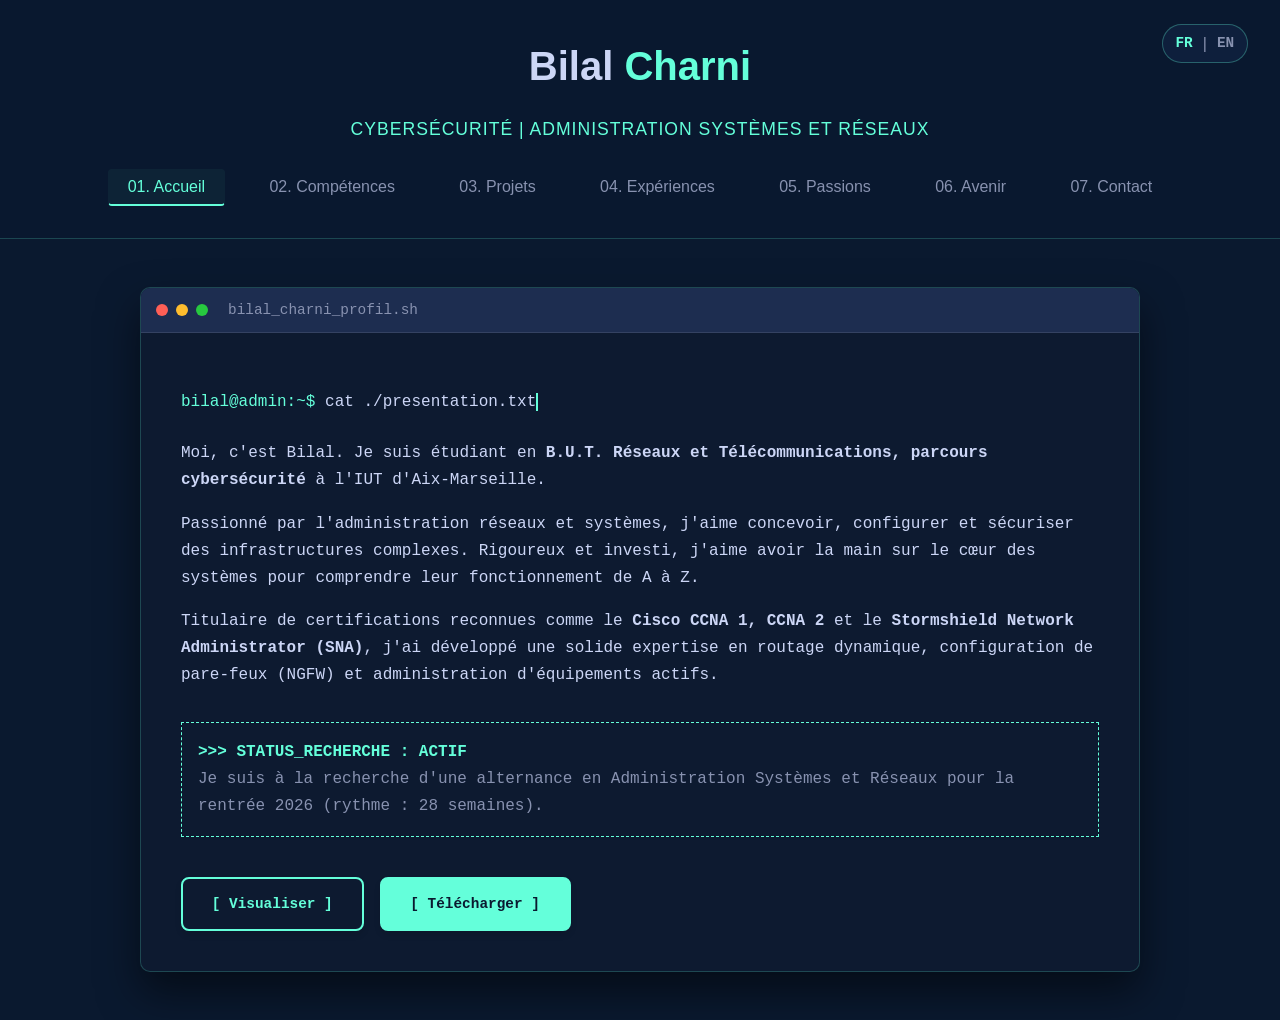
==== index.html @ 9348471d "Add files via upload" ====
<!DOCTYPE html>
<html lang="fr">
<head>
    <meta charset="UTF-8">
    <meta name="viewport" content="width=device-width, initial-scale=1.0">
    <title>Bilal Charni - Portfolio Cybersécurité</title>
    <style>
        /* --- VIBE VISUELLE : Midnight Blue & Neon Cyan --- */
        :root {
            --bg-color: #0a192f;
            --card-bg: #112240;
            --text-main: #ccd6f6;
            --text-muted: #8892b0;
            --accent: #64ffda; 
            --accent-hover: #14b8a6;
            --terminal-header: #1d2d50;
        }
        body {
            font-family: 'Consolas', 'Segoe UI', Tahoma, Geneva, sans-serif;
            margin: 0;
            padding: 0;
            background-color: var(--bg-color);
            color: var(--text-main);
            line-height: 1.7;
        }

        /* --- SYSTÈME BILINGUE (CSS) --- */
        body[lang="en"] .fr { display: none !important; }
        body[lang="fr"] .en { display: none !important; }
        
        .lang-toggle {
            position: absolute;
            top: 1.5rem;
            right: 2rem;
            background: rgba(17, 34, 64, 0.8);
            border: 1px solid rgba(100, 255, 218, 0.3);
            border-radius: 20px;
            padding: 0.3rem 0.8rem;
            display: flex;
            gap: 10px;
            z-index: 2000;
        }
        .lang-btn {
            background: none; border: none;
            color: var(--text-muted);
            font-family: 'Consolas', monospace;
            font-weight: bold;
            font-size: 0.9rem;
            cursor: pointer;
            transition: color 0.3s;
            padding: 0;
        }
        .lang-btn:hover { color: var(--accent-hover); }
        .lang-btn.active { color: var(--accent); }
        
        /* HEADER MODERNISÉ */
        header {
            background-color: rgba(10, 25, 47, 0.85);
            backdrop-filter: blur(10px);
            padding: 2rem;
            text-align: center;
            border-bottom: 1px solid rgba(100, 255, 218, 0.2);
            position: relative;
        }
        h1 { margin: 0; font-size: 2.5rem; color: var(--text-main); font-family: 'Segoe UI', sans-serif;}
        h1 span { color: var(--accent); }
        h2 { font-size: 1.1rem; font-weight: normal; color: var(--accent); margin-bottom: 1.5rem; letter-spacing: 1px;}
        
        nav {
            display: flex;
            justify-content: center;
            gap: 1.5rem;
            flex-wrap: wrap;
        }
        nav button {
            background-color: transparent;
            color: var(--text-muted);
            border: 1px solid transparent;
            padding: 0.5rem 1.2rem;
            font-size: 1rem;
            cursor: pointer;
            border-radius: 4px;
            transition: all 0.3s ease;
            font-family: inherit;
        }
        nav button:hover { color: var(--accent); border-color: var(--accent); }
        nav button.active {
            color: var(--accent);
            border-bottom: 2px solid var(--accent);
            background-color: rgba(100, 255, 218, 0.05);
        }

        .container {
            max-width: 1000px;
            margin: 3rem auto;
            padding: 0 1rem;
        }

        .page { display: none; animation: slideUp 0.5s ease forwards; opacity: 0; }
        .page.active { display: block; }
        @keyframes slideUp {
            from { opacity: 0; transform: translateY(20px); }
            to { opacity: 1; transform: translateY(0); }
        }

        /* CARTES STANDARDS */
        .card {
            background-color: var(--card-bg);
            border-radius: 12px;
            padding: 2.5rem;
            margin-bottom: 2rem;
            box-shadow: 0 10px 30px -15px rgba(2,12,27,0.7);
            border: 1px solid transparent;
            transition: all 0.3s ease;
        }

        /* STYLE ACCUEIL : TERMINAL */
        .terminal-window {
            background-color: #0d1a30;
            border-radius: 10px;
            box-shadow: 0 20px 40px rgba(0,0,0,0.5);
            overflow: hidden;
            border: 1px solid rgba(100, 255, 218, 0.2);
            margin-bottom: 2rem;
        }
        .terminal-header {
            background-color: var(--terminal-header);
            padding: 10px 15px;
            display: flex;
            align-items: center;
            border-bottom: 1px solid rgba(255,255,255,0.1);
        }
        .terminal-dots { display: flex; gap: 8px; }
        .t-dot { width: 12px; height: 12px; border-radius: 50%; }
        .t-dot.red { background-color: #ff5f56; }
        .t-dot.yellow { background-color: #ffbd2e; }
        .t-dot.green { background-color: #27c93f; }
        .terminal-title {
            margin-left: 20px;
            color: var(--text-muted);
            font-size: 0.9rem;
            font-family: 'Consolas', monospace;
        }
        .terminal-body {
            padding: 2.5rem;
            font-family: 'Consolas', monospace;
        }
        .prompt::before { content: 'bilal@admin:~$ '; color: var(--accent); }
        .typewriter {
            color: var(--text-main);
            border-right: 2px solid var(--accent);
            white-space: nowrap;
            overflow: hidden;
            animation: typing 2s steps(30, end), blink 0.75s step-end infinite;
        }
        @keyframes typing { from { width: 0 } to { width: 100% } }
        @keyframes blink { from, to { border-color: transparent } 50% { border-color: var(--accent); } }

        /* TYPOGRAPHIE GENERALE */
        h3 { 
            color: var(--text-main); 
            font-size: 1.5rem; 
            margin-top: 0; 
            display: flex; 
            align-items: center; 
            font-family: 'Segoe UI', sans-serif;
        }
        h3::before { content: '/> '; color: var(--accent); margin-right: 10px; font-family: 'Consolas', monospace;}
        h4 { color: var(--text-main); font-size: 1.2rem; margin-bottom: 0.5rem; font-family: 'Segoe UI', sans-serif;}
        .sub-title { color: var(--accent); font-size: 0.9rem; letter-spacing: 1px; text-transform: uppercase; margin-bottom: 0.5rem; display: block; }
        .badge { background: rgba(100, 255, 218, 0.1); color: var(--accent); padding: 0.3rem 0.8rem; border-radius: 20px; font-size: 0.8rem; margin-right: 0.5rem; display: inline-block; margin-bottom: 0.5rem; font-family: 'Segoe UI', sans-serif;}
        .section-divider { border: 0; border-top: 1px solid rgba(136, 146, 176, 0.2); margin: 2.5rem 0; }
        .section-title { font-size: 1.3rem; color: var(--text-main); margin-bottom: 1.5rem; border-left: 4px solid var(--accent); padding-left: 10px; font-family: 'Segoe UI', sans-serif; }

        /* --- BOUTONS STYLES --- */
        .btn-style { 
            display: inline-flex; 
            align-items: center;
            justify-content: center;
            gap: 0.5rem;
            padding: 0.8rem 1.8rem; 
            border: 2px solid var(--accent); 
            color: var(--accent); 
            text-decoration: none; 
            border-radius: 8px; 
            transition: all 0.3s ease; 
            font-family: 'Consolas', monospace; 
            font-weight: bold; 
            font-size: 0.9rem;
            box-shadow: 0 4px 6px rgba(0, 0, 0, 0.1);
        }
        .btn-style:hover { 
            background-color: rgba(100, 255, 218, 0.15); 
            transform: translateY(-3px);
            box-shadow: 0 6px 15px rgba(100, 255, 218, 0.2);
        }
        .btn-filled { 
            background-color: var(--accent); 
            color: var(--bg-color); 
        }
        .btn-filled:hover { 
            background-color: var(--accent-hover); 
            color: var(--bg-color);
            border-color: var(--accent-hover);
            box-shadow: 0 6px 15px rgba(100, 255, 218, 0.4);
        }

        /* --- COMPÉTENCES EN CARTES ET TAGS --- */
        .skills-grid {
            display: grid;
            grid-template-columns: repeat(auto-fit, minmax(300px, 1fr));
            gap: 1.5rem;
            margin-top: 1.5rem;
        }
        .skill-box {
            background: linear-gradient(145deg, rgba(17, 34, 64, 0.6), rgba(10, 25, 47, 0.8));
            border: 1px solid rgba(136, 146, 176, 0.1);
            border-radius: 10px;
            padding: 1.5rem;
            transition: all 0.3s ease;
            position: relative;
            overflow: hidden;
        }
        .skill-box::before {
            content: '';
            position: absolute;
            top: 0; left: 0; width: 4px; height: 100%;
            background-color: var(--accent);
            opacity: 0;
            transition: opacity 0.3s, box-shadow 0.3s;
        }
        .skill-box:hover {
            transform: translateY(-5px);
            border-color: rgba(100, 255, 218, 0.3);
            box-shadow: 0 10px 30px rgba(0,0,0,0.5);
        }
        .skill-box:hover::before {
            opacity: 1;
            box-shadow: 0 0 15px var(--accent);
        }
        .skill-header { display: flex; align-items: center; margin-bottom: 1.2rem; }
        .skill-icon {
            font-size: 0.9rem; margin-right: 1rem; background: rgba(100, 255, 218, 0.1); width: 45px; height: 45px;
            display: flex; align-items: center; justify-content: center; border-radius: 8px; color: var(--accent); border: 1px solid rgba(100, 255, 218, 0.2); font-weight: bold; font-family: 'Consolas', monospace;
        }
        .skill-title { color: var(--text-main); font-size: 1.1rem; font-family: 'Segoe UI', sans-serif; font-weight: bold; margin: 0; }
        .skill-tags { display: flex; flex-wrap: wrap; gap: 0.5rem; }
        .skill-tag {
            background-color: rgba(10, 25, 47, 0.8); color: var(--text-muted); border: 1px solid rgba(136, 146, 176, 0.3); padding: 0.4rem 0.8rem;
            border-radius: 4px; font-size: 0.85rem; font-family: 'Consolas', monospace; transition: all 0.3s; cursor: default;
        }
        .skill-tag:hover { border-color: var(--accent); color: var(--accent); background-color: rgba(100, 255, 218, 0.05); }

        /* --- CARROUSEL EXPERIENCES --- */
        .carousel-container {
            position: relative; background-color: #0f1c35; border-radius: 10px; padding: 2rem 3rem 3rem 3rem; margin-top: 1.5rem; border: 1px solid rgba(100, 255, 218, 0.1);
        }
        .carousel-track-container { overflow: hidden; padding: 1rem 0; }
        .carousel-track { display: flex; transition: transform 0.5s cubic-bezier(0.25, 1, 0.5, 1); }
        .carousel-slide { flex: 0 0 100%; box-sizing: border-box; padding: 0 1rem; }
        .carousel-slide ul { list-style-type: none; padding: 0; }
        .carousel-slide li { margin-bottom: 1rem; padding-left: 1.5rem; position: relative; }
        .carousel-slide li::before { content: '▹'; position: absolute; left: 0; color: var(--accent); font-size: 1.2rem; line-height: 1.2;}
        .carousel-btn {
            position: absolute; top: 45%; transform: translateY(-50%); background: transparent; color: var(--accent); border: 1px solid var(--accent);
            width: 35px; height: 35px; border-radius: 50%; font-size: 1.2rem; cursor: pointer; z-index: 10; display: flex; align-items: center; justify-content: center; transition: all 0.3s; font-family: 'Consolas', monospace;
        }
        .carousel-btn:hover { background-color: rgba(100, 255, 218, 0.2); }
        .prev-btn { left: 10px; }
        .next-btn { right: 10px; }
        .carousel-dots { position: absolute; bottom: 15px; left: 50%; transform: translateX(-50%); display: flex; gap: 10px; }
        .dot { width: 10px; height: 10px; border-radius: 50%; background-color: var(--text-muted); opacity: 0.5; cursor: pointer; transition: all 0.3s; }
        .dot.active { opacity: 1; background-color: var(--accent); transform: scale(1.2); }

        /* --- CARTES PROJETS CLICKABLES --- */
        .grid-projects { display: grid; grid-template-columns: repeat(auto-fit, minmax(280px, 1fr)); gap: 2rem; margin-top: 1.5rem; }
        .project-card-clickable {
            background: linear-gradient(145deg, rgba(17, 34, 64, 0.8), rgba(10, 25, 47, 0.9)); border: 1px solid rgba(100, 255, 218, 0.2); padding: 2rem;
            border-radius: 8px; box-shadow: 0 8px 32px 0 rgba(0, 0, 0, 0.3); cursor: pointer; transition: all 0.3s ease; position: relative; overflow: hidden; display: flex; flex-direction: column; justify-content: space-between;
        }
        .project-card-clickable:hover { transform: translateY(-5px); border-color: var(--accent); box-shadow: 0 10px 40px rgba(100, 255, 218, 0.15); }
        .project-card-clickable::before { content: '>>'; position: absolute; bottom: 20px; right: 20px; color: var(--accent); font-weight: bold; font-family: 'Consolas', monospace; font-size: 1.2rem; opacity: 0; transition: opacity 0.3s; }
        .project-card-clickable:hover::before { opacity: 1; }

        /* --- FENÊTRE MODAL --- */
        .modal-overlay {
            display: none; position: fixed; top: 0; left: 0; width: 100%; height: 100%; background-color: rgba(2, 12, 27, 0.85); backdrop-filter: blur(5px); z-index: 2000; justify-content: center; align-items: center; animation: fadeIn 0.3s forwards;
        }
        @keyframes fadeIn { from {opacity: 0;} to {opacity: 1;} }
        .modal-content { background-color: var(--card-bg); width: 90%; max-width: 700px; max-height: 80vh; overflow-y: auto; border-radius: 12px; padding: 3rem; border: 1px solid var(--accent); position: relative; box-shadow: 0 20px 50px rgba(0,0,0,0.5); }
        .modal-content ul { list-style-type: none; padding: 0; }
        .modal-content li { margin-bottom: 1rem; padding-left: 1.5rem; position: relative; }
        .modal-content li::before { content: '▹'; position: absolute; left: 0; color: var(--accent); font-size: 1.2rem; line-height: 1.2;}
        .close-btn { position: absolute; top: 15px; right: 20px; color: var(--text-muted); font-size: 2rem; font-weight: bold; cursor: pointer; transition: color 0.3s; font-family: 'Consolas', monospace;}
        .close-btn:hover { color: #ff5f56; }
        .modal-body-text { margin-top: 1.5rem; color: var(--text-main); }
        .modal-body-text p { margin-bottom: 1rem; }

        /* --- BOÎTE D'ÉVALUATION (TRAJECTOIRE) --- */
        .evaluation-box {
            background: rgba(100, 255, 218, 0.05);
            border-left: 4px solid var(--accent);
            padding: 1.5rem;
            margin-top: 2rem;
            border-radius: 0 8px 8px 0;
        }
        .evaluation-box h5 {
            color: var(--accent);
            margin-top: 0;
            margin-bottom: 1rem;
            font-size: 1.1rem;
            font-family: 'Segoe UI', sans-serif;
            display: flex;
            align-items: center;
            gap: 10px;
        }

        /* --- STYLE PASSIONS (GRILLE SÉPARÉE) --- */
        .passions-grid {
            display: grid;
            grid-template-columns: repeat(auto-fit, minmax(320px, 1fr));
            gap: 1.5rem;
        }
        .passion-row {
            display: flex; align-items: center; background-color: rgba(17, 34, 64, 0.6); border: 1px solid rgba(136, 146, 176, 0.1); border-radius: 100px 15px 15px 100px; padding: 0.8rem; transition: all 0.3s ease; height: 100%; box-sizing: border-box;
        }
        .passion-row:hover { border-color: rgba(100, 255, 218, 0.3); background-color: rgba(17, 34, 64, 0.9); transform: translateY(-5px); }
        
        .passion-circle-img { 
            width: 90px; height: 90px; border-radius: 50%; border: 2px solid var(--accent); padding: 3px; flex-shrink: 0; background-color: var(--bg-color); position: relative; overflow: hidden; display: flex; align-items: center; justify-content: center; 
        }
        .passion-circle-img img { width: 100%; height: 100%; border-radius: 50%; object-fit: cover; }
        
        .passion-info { margin-left: 1.2rem; padding-right: 0.5rem; }
        .passion-info h4 { margin-top: 0; margin-bottom: 0.3rem; font-family: 'Consolas', monospace; color: var(--accent); font-size: 1.05rem;}
        .passion-info p { margin: 0; font-size: 0.85rem; color: var(--text-muted); line-height: 1.4;}

        /* MEDIA QUERIES */
        @media (max-width: 768px) { 
            .passions-grid { grid-template-columns: 1fr; }
            .passion-row { flex-direction: column; border-radius: 15px; text-align: center; padding: 2rem 1rem;}
            .passion-info { margin-left: 0; margin-top: 1rem; padding: 0;}
            .lang-toggle { top: 10px; right: 10px; }
            .cv-buttons { flex-direction: column; }
        }
        
        /* STYLE CONTACT */
        .contact-box { text-align: center; padding: 3rem 1rem; }
    </style>
</head>
<body lang="fr">

    <header>
        <div class="lang-toggle">
            <button id="btn-fr" class="lang-btn active" onclick="setLang('fr')">FR</button>
            <span style="color:var(--text-muted);">|</span>
            <button id="btn-en" class="lang-btn" onclick="setLang('en')">EN</button>
        </div>

        <h1>Bilal <span>Charni</span></h1>
        <h2 class="fr">CYBERSÉCURITÉ | ADMINISTRATION SYSTÈMES ET RÉSEAUX</h2>
        <h2 class="en">CYBERSECURITY | SYSTEMS AND NETWORK ADMINISTRATION</h2>
        
        <nav>
            <button class="active" onclick="changePage('accueil')">
                <span class="fr">01. Accueil</span><span class="en">01. Home</span>
            </button>
            <button onclick="changePage('competences')">
                <span class="fr">02. Compétences</span><span class="en">02. Skills</span>
            </button>
            <button onclick="changePage('projets')">
                <span class="fr">03. Projets</span><span class="en">03. Projects</span>
            </button>
            <button onclick="changePage('experiences')">
                <span class="fr">04. Expériences</span><span class="en">04. Experience</span>
            </button>
            <button onclick="changePage('passions')">
                <span class="fr">05. Passions</span><span class="en">05. Interests</span>
            </button>
            <button onclick="changePage('avenir')">
                <span class="fr">06. Avenir</span><span class="en">06. Future</span>
            </button>
            <button onclick="changePage('contact')">
                <span class="fr">07. Contact</span><span class="en">07. Contact</span>
            </button>
        </nav>
    </header>

    <div class="container">
        
        <div id="accueil" class="page active">
            <div class="terminal-window">
                <div class="terminal-header">
                    <div class="terminal-dots">
                        <div class="t-dot red"></div>
                        <div class="t-dot yellow"></div>
                        <div class="t-dot green"></div>
                    </div>
                    <span class="terminal-title fr">bilal_charni_profil.sh</span>
                    <span class="terminal-title en">bilal_charni_profile.sh</span>
                </div>
                <div class="terminal-body">
                    <p><span class="prompt"></span><span class="typewriter">cat ./presentation.txt</span></p>
                    <div style="margin-top: 1.5rem; color: var(--text-main);">
                        <div class="fr">
                            <p>Moi, c'est Bilal. Je suis étudiant en <strong>B.U.T. Réseaux et Télécommunications, parcours cybersécurité</strong> à l'IUT d'Aix-Marseille.</p>
                            <p>Passionné par l'administration réseaux et systèmes, j'aime concevoir, configurer et sécuriser des infrastructures complexes. Rigoureux et investi, j'aime avoir la main sur le cœur des systèmes pour comprendre leur fonctionnement de A à Z.</p>
                            <p>Titulaire de certifications reconnues comme le <strong>Cisco CCNA 1, CCNA 2</strong> et le <strong>Stormshield Network Administrator (SNA)</strong>, j'ai développé une solide expertise en routage dynamique, configuration de pare-feux (NGFW) et administration d'équipements actifs.</p>
                            <div style="margin-top: 2rem; padding: 1rem; border: 1px dashed var(--accent);">
                                <span style="color: var(--accent); font-weight: bold;">>>> STATUS_RECHERCHE : ACTIF</span><br>
                                <span style="color: var(--text-muted);">Je suis à la recherche d'une alternance en Administration Systèmes et Réseaux pour la rentrée 2026 (rythme : 28 semaines).</span>
                            </div>
                            
                            <div class="cv-buttons" style="margin-top: 2.5rem; display: flex; gap: 1rem; justify-content: flex-start;">
                                <a href="CV/CV_Bilal_Charni.pdf" target="_blank" class="btn-style">[ Visualiser ]</a>
                                <a href="CV/CV_Bilal_Charni.pdf" download="CV_Bilal_Charni.pdf" class="btn-style btn-filled">[ Télécharger ]</a>
                            </div>
                        </div>

                        <div class="en">
                            <p>I'm Bilal. I am currently studying for a <strong>Bachelor's degree in Networks and Telecommunications, specializing in Cybersecurity</strong> at the IUT of Aix-Marseille.</p>
                            <p>Passionate about network and systems administration, I love designing, configuring, and securing complex infrastructures. Rigorous and dedicated, I like to get to the core of systems to understand how they work from A to Z.</p>
                            <p>Holding recognized certifications such as <strong>Cisco CCNA 1, CCNA 2</strong> and <strong>Stormshield Network Administrator (SNA)</strong>, I have developed solid expertise in dynamic routing, firewall configuration (NGFW), and active equipment administration.</p>
                            <div style="margin-top: 2rem; padding: 1rem; border: 1px dashed var(--accent);">
                                <span style="color: var(--accent); font-weight: bold;">>>> SEARCH_STATUS : ACTIVE</span><br>
                                <span style="color: var(--text-muted);">I am actively looking for a work-study program in Systems and Network Administration for the 2026 school year (rhythm: 28 weeks).</span>
                            </div>
                            
                            <div class="cv-buttons" style="margin-top: 2.5rem; display: flex; gap: 1rem; justify-content: flex-start;">
                                <a href="CV/CV_Bilal_Charni.pdf" target="_blank" class="btn-style">[ View Resume ]</a>
                                <a href="CV/CV_Bilal_Charni.pdf" download="CV_Bilal_Charni.pdf" class="btn-style btn-filled">[ Download ]</a>
                            </div>
                        </div>
                    </div>
                </div>
            </div>
        </div>

        <div id="competences" class="page">
            <div class="card">
                <h3 class="fr">Mon Profil : Technique & Humain</h3>
                <h3 class="en">My Profile: Technical & Interpersonal</h3>
                
                <div class="section-title fr">Hard Skills (Compétences Techniques)</div>
                <div class="section-title en">Hard Skills (Technical Skills)</div>
                
                <p class="fr" style="color: var(--text-muted);">Technologies, protocoles et outils que je sais manipuler :</p>
                <p class="en" style="color: var(--text-muted);">Technologies, protocols, and tools I know how to use:</p>
                
                <div class="skills-grid">
                    <div class="skill-box">
                        <div class="skill-header">
                            <div class="skill-icon">SEC</div>
                            <h4 class="skill-title fr">Réseaux & Sécurité</h4>
                            <h4 class="skill-title en">Networks & Security</h4>
                        </div>
                        <div class="skill-tags">
                            <span class="skill-tag">Cisco (Routing/Switching)</span>
                            <span class="skill-tag">Stormshield NGFW</span>
                            <span class="skill-tag">TCP/IP & VLAN</span>
                            <span class="skill-tag">ACL & NAT/PAT</span>
                            <span class="skill-tag">OSPF / RIP / EIGRP</span>
                            <span class="skill-tag">Wireshark & Nmap</span>
                        </div>
                    </div>

                    <div class="skill-box">
                        <div class="skill-header">
                            <div class="skill-icon">SYS</div>
                            <h4 class="skill-title fr">Systèmes & Virtu</h4>
                            <h4 class="skill-title en">Systems & Virtualization</h4>
                        </div>
                        <div class="skill-tags">
                            <span class="skill-tag">GNU/Linux (Debian)</span>
                            <span class="skill-tag">Windows Server</span>
                            <span class="skill-tag">KVM / QEMU</span>
                            <span class="skill-tag">Icinga 2</span>
                            <span class="skill-tag">Grafana</span>
                        </div>
                    </div>

                    <div class="skill-box">
                        <div class="skill-header">
                            <div class="skill-icon">DEV</div>
                            <h4 class="skill-title fr">Dev & Scripting</h4>
                            <h4 class="skill-title en">Dev & Scripting</h4>
                        </div>
                        <div class="skill-tags">
                            <span class="skill-tag">Python 3</span>
                            <span class="skill-tag">Bash Scripting</span>
                            <span class="skill-tag">Flask Framework</span>
                            <span class="skill-tag">HTML5 / CSS3</span>
                            <span class="skill-tag">PHP & JavaScript</span>
                        </div>
                    </div>

                    <div class="skill-box">
                        <div class="skill-header">
                            <div class="skill-icon">DAT</div>
                            <h4 class="skill-title fr">Data & Services</h4>
                            <h4 class="skill-title en">Data & Services</h4>
                        </div>
                        <div class="skill-tags">
                            <span class="skill-tag">InfluxDB</span>
                            <span class="skill-tag">MariaDB / MySQL</span>
                            <span class="skill-tag">DHCP & DNS</span>
                            <span class="skill-tag">Apache Web Server</span>
                            <span class="skill-tag">SSH / Fabric</span>
                            <span class="skill-tag">MQTT (Mosquitto)</span>
                        </div>
                    </div>
                </div>

                <hr class="section-divider">

                <div class="section-title fr">Soft Skills (Compétences Humaines)</div>
                <div class="section-title en">Soft Skills (Interpersonal Skills)</div>
                
                <p class="fr" style="color: var(--text-muted);">Le savoir-être forgé par mon parcours académique, pro et mes passions :</p>
                <p class="en" style="color: var(--text-muted);">Interpersonal skills built through my academic, professional, and personal background:</p>

                <div class="skills-grid">
                    <div class="skill-box">
                        <div class="skill-header">
                            <div class="skill-icon">AUT</div>
                            <h4 class="skill-title fr">Rigueur & Autonomie</h4>
                            <h4 class="skill-title en">Rigor & Autonomy</h4>
                        </div>
                        <div class="skill-tags">
                            <span class="skill-tag fr">Sens des responsabilités</span><span class="skill-tag en">Sense of responsibility</span>
                            <span class="skill-tag fr">Gestion de priorités</span><span class="skill-tag en">Priority management</span>
                            <span class="skill-tag fr">Fiabilité technique</span><span class="skill-tag en">Technical reliability</span>
                        </div>
                    </div>

                    <div class="skill-box">
                        <div class="skill-header">
                            <div class="skill-icon">COL</div>
                            <h4 class="skill-title fr">Esprit d'équipe & Relationnel</h4>
                            <h4 class="skill-title en">Teamwork & Communication</h4>
                        </div>
                        <div class="skill-tags">
                            <span class="skill-tag fr">Travail collaboratif</span><span class="skill-tag en">Collaborative work</span>
                            <span class="skill-tag fr">Relationnel client</span><span class="skill-tag en">Customer relations</span>
                            <span class="skill-tag fr">Écoute active</span><span class="skill-tag en">Active listening</span>
                        </div>
                    </div>

                    <div class="skill-box">
                        <div class="skill-header">
                            <div class="skill-icon">LOG</div>
                            <h4 class="skill-title fr">Analyse & Logique</h4>
                            <h4 class="skill-title en">Analysis & Logic</h4>
                        </div>
                        <div class="skill-tags">
                            <span class="skill-tag fr">Esprit stratégique</span><span class="skill-tag en">Strategic thinking</span>
                            <span class="skill-tag fr">Résolution de problèmes</span><span class="skill-tag en">Problem-solving</span>
                            <span class="skill-tag fr">Anticipation (Cyber)</span><span class="skill-tag en">Anticipation (Cyber)</span>
                        </div>
                    </div>

                    <div class="skill-box">
                        <div class="skill-header">
                            <div class="skill-icon">ADA</div>
                            <h4 class="skill-title fr">Adaptabilité & Curiosité</h4>
                            <h4 class="skill-title en">Adaptability & Curiosity</h4>
                        </div>
                        <div class="skill-tags">
                            <span class="skill-tag fr">Apprentissage rapide</span><span class="skill-tag en">Fast learner</span>
                            <span class="skill-tag fr">Veille technologique active</span><span class="skill-tag en">Active tech watch</span>
                            <span class="skill-tag fr">Polyvalence</span><span class="skill-tag en">Versatility</span>
                        </div>
                    </div>
                </div>

            </div>
        </div>

        <div id="projets" class="page">
            <div class="card">
                <h3 class="fr">Projets Techniques</h3>
                <h3 class="en">Technical Projects</h3>
                
                <p class="fr" style="color: var(--text-muted);">Cliquez sur un projet pour afficher les détails d'implémentation et mon bilan de compétences.</p>
                <p class="en" style="color: var(--text-muted);">Click on a project to view implementation details and my skill development review.</p>
                
                <div class="grid-projects">
                    <div class="project-card-clickable" onclick="openModal('modal-pentest')">
                        <div>
                            <h4 class="fr">Pentest & Sécurité</h4>
                            <h4 class="en">Pentest & Security</h4>
                            <span class="sub-title fr">SAÉ Cybersécurité</span>
                            <span class="sub-title en">Cybersecurity Project</span>
                            <p class="fr" style="font-size: 0.9rem; color: var(--text-muted); margin-bottom: 1.5rem;">Déploiement d'architecture sécurisée, élaboration de scénarios d'attaque en groupe et exploitation (XSS, Hydra).</p>
                            <p class="en" style="font-size: 0.9rem; color: var(--text-muted); margin-bottom: 1.5rem;">Deployment of a secure architecture, group attack scenario planning, and exploitation (XSS, Hydra).</p>
                        </div>
                        <div>
                            <span class="badge">XSS / Hydra</span> <span class="badge">Snort</span>
                        </div>
                    </div>

                    <div class="project-card-clickable" onclick="openModal('modal-logs')">
                        <div>
                            <h4 class="fr">Centralisation Logs</h4>
                            <h4 class="en">Log Centralization</h4>
                            <span class="sub-title">SAÉ 302</span>
                            <p class="fr" style="font-size: 0.9rem; color: var(--text-muted); margin-bottom: 1.5rem;">Création d'une application web Python (Flask) pour consulter les journaux de machines distantes via SSH.</p>
                            <p class="en" style="font-size: 0.9rem; color: var(--text-muted); margin-bottom: 1.5rem;">Creation of a Python (Flask) web application to consult remote machine logs via SSH.</p>
                        </div>
                        <div>
                            <span class="badge">Python</span> <span class="badge">SSH</span>
                        </div>
                    </div>

                    <div class="project-card-clickable" onclick="openModal('modal-dhcp')">
                        <div>
                            <h4 class="fr">Supervision DHCP</h4>
                            <h4 class="en">DHCP Supervision</h4>
                            <span class="sub-title fr">Admin Réseaux & Systèmes</span>
                            <span class="sub-title en">Systems & Networks Admin</span>
                            <p class="fr" style="font-size: 0.9rem; color: var(--text-muted); margin-bottom: 1.5rem;">Gestion centralisée de baux DHCP sur multi-sites avec VLAN, NAT et automatisation Python/Fabric.</p>
                            <p class="en" style="font-size: 0.9rem; color: var(--text-muted); margin-bottom: 1.5rem;">Centralized DHCP lease management across multi-sites with VLAN, NAT, and Python/Fabric automation.</p>
                        </div>
                        <div>
                            <span class="badge">VLAN/NAT</span> <span class="badge">Python/Fabric</span>
                        </div>
                    </div>

                    <div class="project-card-clickable" onclick="openModal('modal-video')">
                        <div>
                            <h4 class="fr">Vidéosurveillance</h4>
                            <h4 class="en">Video Surveillance</h4>
                            <span class="sub-title fr">SAÉ 103 & 202</span>
                            <span class="sub-title en">SAÉ 103 & 202</span>
                            <p class="fr" style="font-size: 0.9rem; color: var(--text-muted); margin-bottom: 1.5rem;">Système de sécurité en Python avec caméra IP Axis : détection de mouvement, temporisation badge, captures et alertes e-mail.</p>
                            <p class="en" style="font-size: 0.9rem; color: var(--text-muted); margin-bottom: 1.5rem;">Python security system with Axis IP camera: motion detection, badge timer, screenshots, and email alerts.</p>
                        </div>
                        <div>
                            <span class="badge">Python</span> <span class="badge">Caméra Axis</span>
                        </div>
                    </div>
                </div>
            </div>
        </div>

        <div id="experiences" class="page">
            <div class="card">
                <h3 class="fr">Mon Parcours</h3>
                <h3 class="en">My Experience</h3>
                
                <div class="carousel-container" id="exp-carousel">
                    <button class="carousel-btn prev-btn" onclick="moveSlide('exp-carousel', -1)">&#10094;</button>
                    
                    <div class="carousel-track-container">
                        <div class="carousel-track">
                            
                            <div class="carousel-slide">
                                <h4 class="fr" style="color: var(--accent);">Stagiaire Systèmes et Réseaux (IoT)</h4>
                                <h4 class="en" style="color: var(--accent);">Systems and Networks Intern (IoT)</h4>
                                
                                <span class="sub-title fr">Avril 2026 - Juin 2026 | Univ. d'Aix-Marseille (Luminy)</span>
                                <span class="sub-title en">April 2026 - June 2026 | Aix-Marseille University (Luminy)</span>
                                
                                <div class="fr">
                                    <p>J'ai eu l'opportunité de gérer le déploiement d'une infrastructure IoT de bout en bout. Mes missions allaient de la base système jusqu'à la data visualisation :</p>
                                    <ul>
                                        <li>Déploiement et gestion de machines virtuelles isolées avec <strong>QEMU/KVM</strong> sur un environnement <strong>Debian Linux</strong>.</li>
                                        <li>Configuration avancée de passerelles réseaux physiques (<strong>Raspberry Pi</strong>) incluant des tunnels SSH, des Hotspots Wi-Fi et l'intégration du protocole <strong>MQTT</strong>.</li>
                                        <li>Administration des bases de données <strong>InfluxDB</strong> et <strong>MariaDB</strong> pour le requêtage et le stockage des données capteurs.</li>
                                        <li>Mise en œuvre d'une supervision active avec <strong>Icinga 2</strong> couplée à des tableaux de bord dynamiques sous <strong>Grafana</strong>.</li>
                                    </ul>
                                </div>
                                <div class="en">
                                    <p>I had the opportunity to manage the deployment of an IoT infrastructure from end to end. My missions ranged from the system base to data visualization:</p>
                                    <ul>
                                        <li>Deployment and management of isolated virtual machines with <strong>QEMU/KVM</strong> on a <strong>Debian Linux</strong> environment.</li>
                                        <li>Advanced configuration of physical network gateways (<strong>Raspberry Pi</strong>) including SSH tunnels, Wi-Fi Hotspots, and <strong>MQTT</strong> protocol integration.</li>
                                        <li>Administration of <strong>InfluxDB</strong> and <strong>MariaDB</strong> databases for querying and storing sensor data.</li>
                                        <li>Implementation of active monitoring with <strong>Icinga 2</strong> coupled with dynamic dashboards using <strong>Grafana</strong>.</li>
                                    </ul>
                                </div>
                            </div>

                            <div class="carousel-slide">
                                <h4 class="fr" style="color: var(--accent);">Employé Polyvalent (Épicerie)</h4>
                                <h4 class="en" style="color: var(--accent);">Versatile Employee (Grocery Store)</h4>
                                <span class="sub-title">2022 - 2024</span>
                                
                                <div class="fr">
                                    <p>Premiers pas dans le monde professionnel dès l'âge de 16 ans ! Pendant deux ans, j'ai cumulé mes études avec ce poste exigeant qui m'a appris énormément sur le plan humain et organisationnel :</p>
                                    <ul>
                                        <li><strong>Gestion autonome :</strong> Tenue de la caisse, gestion des flux financiers et ouverture/fermeture de la boutique.</li>
                                        <li><strong>Relationnel client :</strong> Accueil, conseil et fidélisation d'une clientèle de quartier variée.</li>
                                        <li><strong>Logistique :</strong> Maintien de l'organisation des rayons, inventaires réguliers et gestion stricte des stocks.</li>
                                    </ul>
                                    <p><em>Bilan : Cette expérience m'a forgé une grande autonomie, un sens aigu des responsabilités et une forte capacité d'adaptation face aux imprévus.</em></p>
                                </div>
                                <div class="en">
                                    <p>First steps in the professional world at the age of 16! For two years, I combined my studies with this demanding job which taught me a lot on a human and organizational level:</p>
                                    <ul>
                                        <li><strong>Autonomous management:</strong> Cash register management, financial flows, and opening/closing the shop.</li>
                                        <li><strong>Customer relations:</strong> Welcoming, advising, and building loyalty with a diverse neighborhood clientele.</li>
                                        <li><strong>Logistics:</strong> Maintaining shelf organization, regular inventories, and strict stock management.</li>
                                    </ul>
                                    <p><em>Summary: This experience forged my autonomy, a strong sense of responsibility, and a great capacity to adapt to unforeseen events.</em></p>
                                </div>
                            </div>

                        </div>
                    </div>
                    
                    <button class="carousel-btn next-btn" onclick="moveSlide('exp-carousel', 1)">&#10095;</button>

                    <div class="carousel-dots" id="exp-dots">
                        <div class="dot active" onclick="goToSlide('exp-carousel', 0)"></div>
                        <div class="dot" onclick="goToSlide('exp-carousel', 1)"></div>
                    </div>
                </div>
            </div>
        </div>

        <div id="passions" class="page">
            <div class="card">
                <h3 class="fr">Mes Passions & Loisirs</h3>
                <h3 class="en">My Passions & Hobbies</h3>
                
                <p class="fr" style="color: var(--text-muted); margin-bottom: 2rem;">En dehors des cours et du travail, voici ce qui m'anime au quotidien :</p>
                <p class="en" style="color: var(--text-muted); margin-bottom: 2rem;">Outside of classes and work, here is what drives me daily:</p>
                
                <div class="passions-grid">
                    <div class="passion-row">
                        <div class="passion-circle-img">
                            <img src="photo/Homelab.jpg" alt="Homelab" onerror="this.style.backgroundColor='#112240'; this.style.color='var(--accent)'; this.innerHTML='<span style=\'font-size:1.5rem; font-family: Consolas;\'>SRV</span>';">
                        </div>
                        <div class="passion-info">
                            <h4 class="fr">>_ Homelab</h4>
                            <h4 class="en">>_ Homelab</h4>
                            <p class="fr">Passionné par l'auto-hébergement, j'aime recycler du matériel pour configurer mes propres services persos (ex: bloqueur de pub Pi-hole, serveurs locaux).</p>
                            <p class="en">Passionate about self-hosting, I like to repurpose hardware to configure my own personal services (e.g., Pi-hole ad blocker, local servers).</p>
                        </div>
                    </div>

                    <div class="passion-row">
                        <div class="passion-circle-img">
                            <img src="photo/Gaming.jpg" alt="Gaming" onerror="this.style.backgroundColor='#112240'; this.style.color='var(--accent)'; this.innerHTML='<span style=\'font-size:1.5rem; font-family: Consolas;\'>GAME</span>';">
                        </div>
                        <div class="passion-info">
                            <h4 class="fr">>_ Gaming</h4>
                            <h4 class="en">>_ Gaming</h4>
                            <p class="fr">Sur mon temps libre, je suis un grand amateur de jeux vidéo. C'est mon moyen favori pour décompresser, m'évader et jouer en équipe.</p>
                            <p class="en">In my free time, I am a big fan of video games. It's my favorite way to unwind, escape, and play as a team.</p>
                        </div>
                    </div>

                    <div class="passion-row">
                        <div class="passion-circle-img">
                            <img src="photo/Football.jpg" alt="Football" onerror="this.style.backgroundColor='#112240'; this.style.color='var(--accent)'; this.innerHTML='<span style=\'font-size:1.5rem; font-family: Consolas;\'>FOOT</span>';">
                        </div>
                        <div class="passion-info">
                            <h4 class="fr">>_ Football</h4>
                            <h4 class="en">>_ Football</h4>
                            <p class="fr">Je pratique régulièrement le football. Cela me permet de me dépenser physiquement, de travailler mon cardio et de cultiver l'esprit d'équipe.</p>
                            <p class="en">I regularly play football. It allows me to exert myself physically, work on my cardio, and cultivate team spirit.</p>
                        </div>
                    </div>

                    <div class="passion-row">
                        <div class="passion-circle-img">
                            <img src="photo/Randonnée.jpg" alt="Randonnée" onerror="this.style.backgroundColor='#112240'; this.style.color='var(--accent)'; this.innerHTML='<span style=\'font-size:1.5rem; font-family: Consolas;\'>WALK</span>';">
                        </div>
                        <div class="passion-info">
                            <h4 class="fr">>_ Randonnée</h4>
                            <h4 class="en">>_ Hiking</h4>
                            <p class="fr">Pour déconnecter des écrans, j'adore partir marcher en pleine nature, explorer de nouveaux paysages et repousser mes limites.</p>
                            <p class="en">To disconnect from screens, I love to go walking in nature, explore new landscapes, and push my limits.</p>
                        </div>
                    </div>

                    <div class="passion-row">
                        <div class="passion-circle-img">
                            <img src="photo/Échecs.jpg" alt="Échecs" onerror="this.style.backgroundColor='#112240'; this.style.color='var(--accent)'; this.innerHTML='<span style=\'font-size:1.5rem; font-family: Consolas;\'>CHSS</span>';">
                        </div>
                        <div class="passion-info">
                            <h4 class="fr">>_ Échecs</h4>
                            <h4 class="en">>_ Chess</h4>
                            <p class="fr">J'aime stimuler mon esprit d'analyse et ma patience avec les échecs, un jeu de stratégie et d'anticipation parfait pour la cybersécurité.</p>
                            <p class="en">I like to stimulate my analytical mind and patience with chess, a strategy and anticipation game perfect for cybersecurity.</p>
                        </div>
                    </div>

                    <div class="passion-row">
                        <div class="passion-circle-img">
                            <img src="photo/Cinéma.jpg" alt="Cinéma" onerror="this.style.backgroundColor='#112240'; this.style.color='var(--accent)'; this.innerHTML='<span style=\'font-size:1.5rem; font-family: Consolas;\'>FILM</span>';">
                        </div>
                        <div class="passion-info">
                            <h4 class="fr">>_ Cinéma</h4>
                            <h4 class="en">>_ Cinema</h4>
                            <p class="fr">Côté culture, je suis un petit cinéphile, avec une forte préférence pour les univers de fantasy et les thrillers psychologiques.</p>
                            <p class="en">On the culture side, I am somewhat of a movie buff, with a strong preference for fantasy universes and psychological thrillers.</p>
                        </div>
                    </div>
                </div>

            </div>
        </div>

        <div id="avenir" class="page">
            <div class="card">
                <h3 class="fr">Mes Projets d'Avenir</h3>
                <h3 class="en">My Future Plans</h3>
                
                <p class="fr" style="color: var(--text-muted); margin-bottom: 2rem;">Voici la trajectoire que je me suis fixée pour mon évolution académique et professionnelle :</p>
                <p class="en" style="color: var(--text-muted); margin-bottom: 2rem;">Here is the trajectory I have set for my academic and professional growth:</p>
                
                <div class="skills-grid">
                    <div class="skill-box">
                        <div class="skill-header">
                            <div class="skill-icon">01</div>
                            <h4 class="skill-title fr">Court terme : Alternance</h4>
                            <h4 class="skill-title en">Short term: Work-Study</h4>
                        </div>
                        <p class="fr" style="font-size: 0.95rem; margin-top: 0; color: var(--text-main);">Obtenir mon B.U.T. Réseaux et Télécommunications tout en accumulant une expérience forte et concrète en entreprise grâce à mon année d'alternance.</p>
                        <p class="en" style="font-size: 0.95rem; margin-top: 0; color: var(--text-main);">Obtain my Bachelor's degree in Networks and Telecommunications while gaining strong, hands-on corporate experience through a work-study program.</p>
                    </div>

                    <div class="skill-box">
                        <div class="skill-header">
                            <div class="skill-icon">02</div>
                            <h4 class="skill-title fr">Moyen terme : Master</h4>
                            <h4 class="skill-title en">Medium term: Master's</h4>
                        </div>
                        <p class="fr" style="font-size: 0.95rem; margin-top: 0; color: var(--text-main);">Poursuivre immédiatement mes études en intégrant un <strong>Master</strong> afin d'approfondir mon expertise technique globale (architecture des systèmes, cybersécurité).</p>
                        <p class="en" style="font-size: 0.95rem; margin-top: 0; color: var(--text-main);">Immediately continue my education by enrolling in a <strong>Master's degree</strong> to deepen my overall technical expertise (systems architecture, cybersecurity).</p>
                    </div>

                    <div class="skill-box">
                        <div class="skill-header">
                            <div class="skill-icon">03</div>
                            <h4 class="skill-title fr">Long terme : Monde Pro</h4>
                            <h4 class="skill-title en">Long term: Career</h4>
                        </div>
                        <p class="fr" style="font-size: 0.95rem; margin-top: 0; color: var(--text-main);">Entrer de plain-pied dans le monde professionnel en tant qu'<strong>Administrateur Systèmes</strong>. Mon but : concevoir, déployer, gérer et sécuriser des infrastructures informatiques critiques.</p>
                        <p class="en" style="font-size: 0.95rem; margin-top: 0; color: var(--text-main);">Fully enter the professional world as a <strong>Systems Administrator</strong>. My goal: to design, deploy, manage, and secure critical IT infrastructures.</p>
                    </div>
                </div>
            </div>
        </div>

        <div id="contact" class="page">
            <div class="card contact-box">
                <h3 class="fr" style="justify-content: center; border-bottom: none; font-size: 2.2rem; margin-bottom: 0.5rem;">Initier la connexion</h3>
                <h3 class="en" style="justify-content: center; border-bottom: none; font-size: 2.2rem; margin-bottom: 0.5rem;">Initiate Connection</h3>
                
                <p class="fr" style="color: var(--text-muted); font-size: 1.1rem; max-width: 600px; margin: 0 auto 3rem auto;">Que ce soit pour discuter de réseaux, de sécurité, ou d'une opportunité d'alternance, mon terminal est toujours ouvert.</p>
                <p class="en" style="color: var(--text-muted); font-size: 1.1rem; max-width: 600px; margin: 0 auto 3rem auto;">Whether to discuss networking, security, or a work-study opportunity, my terminal is always open.</p>
                
                <div style="font-family: 'Consolas', monospace; font-size: 1.1rem; text-align: left; display: inline-block; background-color: #0d1a30; padding: 2rem; border-radius: 8px; border: 1px solid rgba(100,255,218,0.2);">
                    <p style="margin: 0.5rem 0;"><span style="color: var(--accent);">[HOST]</span> 129 Avenue de la rose, Marseille</p>
                    <p style="margin: 0.5rem 0;"><span style="color: var(--accent);">[PORT]</span> +33 (0)6 16 86 78 42</p>
                    <p style="margin: 0.5rem 0;"><span style="color: var(--accent);">[MAIL]</span> bilal.charni@etu.univ-amu.fr</p>
                </div>

                <br>
                <a href="mailto:bilal.charni@etu.univ-amu.fr" class="btn-style fr" style="margin-top: 2rem;">[ Envoyer une requête ]</a>
                <a href="mailto:bilal.charni@etu.univ-amu.fr" class="btn-style en" style="margin-top: 2rem;">[ Send a Request ]</a>
            </div>
        </div>

    </div>

    <div id="modal-pentest" class="modal-overlay" onclick="closeModal(event)">
        <div class="modal-content" onclick="event.stopPropagation()">
            <span class="close-btn" onclick="closeModal(event)">&times;</span>
            <h4 class="fr" style="font-size: 1.8rem; margin-top: 0;">Pentest & Sécurité Infrastructure</h4>
            <h4 class="en" style="font-size: 1.8rem; margin-top: 0;">Pentest & Infrastructure Security</h4>
            
            <span class="sub-title fr">SAÉ Cybersécurité</span>
            <span class="sub-title en">Cybersecurity Project</span>
            
            <div class="modal-body-text fr">
                <p><strong>Contexte :</strong> Projet académique réalisé en groupe de 4 à Luminy. L'objectif était de concevoir une architecture d'entreprise (DMZ, réseau interne), d'en auditer la sécurité et d'exploiter activement ses vulnérabilités via des scénarios d'attaque personnalisés.</p>
                <p><strong>Implémentation technique :</strong></p>
                <ul>
                    <li>Mise en place d'une infrastructure avec serveurs web (Apache), bases de données (MySQL) et annuaire (OpenLDAP).</li>
                    <li>Réalisation de tests d'intrusion : chaque membre du groupe a élaboré et exécuté son propre scénario d'attaque.</li>
                    <li><strong>Mon rôle :</strong> Exploitation de vulnérabilités web via une attaque <strong>XSS</strong> (Cross-Site Scripting) et exécution d'une attaque par force brute ciblée à l'aide de l'outil <strong>Hydra</strong> pour compromettre des identifiants.</li>
                    <li>Sécurisation défensive via la détection d'intrusions avec l'IDS <strong>Snort</strong> et la création de règles de filtrage <strong>NetFilter</strong>.</li>
                </ul>

                <div class="evaluation-box">
                    <h5>>_ Trajectoire & Évaluation</h5>
                    <p style="margin-bottom: 0;"><strong>Montée en compétence :</strong> Cette SAÉ a marqué un tournant dans ma façon d'aborder la sécurité. J'ai appris à penser comme un attaquant (Red Team) pour structurer de manière beaucoup plus efficace la défense (Blue Team), passant de la simple théorie à la mise en pratique réelle.</p>
                </div>
            </div>

            <div class="modal-body-text en">
                <p><strong>Context:</strong> Academic project carried out in a group of 4 at Luminy. The objective was to design a corporate architecture (DMZ, internal network), audit its security, and actively exploit its vulnerabilities through custom attack scenarios.</p>
                <p><strong>Technical Implementation:</strong></p>
                <ul>
                    <li>Implementation of an infrastructure with web servers (Apache), databases (MySQL) and directory (OpenLDAP).</li>
                    <li>Penetration testing: each group member developed and executed their own attack scenario.</li>
                    <li><strong>My role:</strong> Exploitation of web vulnerabilities via an <strong>XSS</strong> (Cross-Site Scripting) attack and execution of a targeted brute-force attack using the <strong>Hydra</strong> tool to compromise credentials.</li>
                    <li>Defensive securing via intrusion detection with the <strong>Snort</strong> IDS and creation of <strong>NetFilter</strong> filtering rules.</li>
                </ul>

                <div class="evaluation-box">
                    <h5>>_ Trajectory & Evaluation</h5>
                    <p style="margin-bottom: 0;"><strong>Skill Development:</strong> This project was a turning point in my approach to security. I learned to think like an attacker (Red Team) to structure defenses (Blue Team) much more effectively, moving from theory to real-world application.</p>
                </div>
            </div>

            <div style="margin-top: 2rem;">
                <span class="badge">Kali Linux</span> <span class="badge">Snort</span> <span class="badge">NetFilter</span> <span class="badge">Hydra</span> <span class="badge">XSS</span> <span class="badge">LDAP</span>
            </div>
        </div>
    </div>

    <div id="modal-logs" class="modal-overlay" onclick="closeModal(event)">
        <div class="modal-content" onclick="event.stopPropagation()">
            <span class="close-btn" onclick="closeModal(event)">&times;</span>
            <h4 class="fr" style="font-size: 1.8rem; margin-top: 0;">Centralisation de Logs Systèmes</h4>
            <h4 class="en" style="font-size: 1.8rem; margin-top: 0;">System Logs Centralization</h4>
            
            <span class="sub-title">SAÉ 302 - B.U.T. R&T</span>
            
            <div class="modal-body-text fr">
                <p><strong>Contexte :</strong> Développement d'une application web centralisée d'administration permettant de superviser les logs d'une infrastructure réseau distribuée.</p>
                <p><strong>Implémentation technique :</strong></p>
                <ul>
                    <li>Développement complet d'une application back-end en <strong>Python</strong> en utilisant le micro-framework <strong>Flask</strong>.</li>
                    <li>Automatisation des connexions distantes et de l'extraction des fichiers journaux (syslog) via le protocole <strong>SSH</strong> en utilisant les bibliothèques Fabric et Paramiko.</li>
                    <li>Mise en place d'un système d'authentification et gestion des droits d'accès.</li>
                    <li>Gestion du stockage des données serveurs et utilisateurs via une base de données locale <strong>SQLite</strong>.</li>
                </ul>

                <div class="evaluation-box">
                    <h5>>_ Trajectoire & Évaluation</h5>
                    <p style="margin-bottom: 0;"><strong>Montée en compétence :</strong> Ma première vraie expérience en "DevOps". Ce projet m'a fait prendre conscience de l'importance vitale de la centralisation des logs en entreprise pour réagir rapidement. J'ai évolué de l'écriture de simples scripts isolés à la création d'une application web structurée et maintenable.</p>
                </div>
            </div>

            <div class="modal-body-text en">
                <p><strong>Context:</strong> Development of a centralized administration web application allowing the supervision of logs of a distributed network infrastructure.</p>
                <p><strong>Technical Implementation:</strong></p>
                <ul>
                    <li>Full development of a back-end application in <strong>Python</strong> using the <strong>Flask</strong> micro-framework.</li>
                    <li>Automation of remote connections and extraction of log files (syslog) via the <strong>SSH</strong> protocol using Fabric and Paramiko libraries.</li>
                    <li>Implementation of an authentication system and access rights management.</li>
                    <li>Storage management of server and user data via a local <strong>SQLite</strong> database.</li>
                </ul>

                <div class="evaluation-box">
                    <h5>>_ Trajectory & Evaluation</h5>
                    <p style="margin-bottom: 0;"><strong>Skill Development:</strong> My first real "DevOps" experience. This project made me realize the vital importance of centralizing enterprise logs for quick reaction. I evolved from writing simple isolated scripts to creating a structured, maintainable web application.</p>
                </div>
            </div>

            <div style="margin-top: 2rem;">
                <span class="badge">Python 3</span> <span class="badge">Flask</span> <span class="badge">Fabric / Paramiko (SSH)</span> <span class="badge">SQLite</span> <span class="badge">Linux Syslog</span>
            </div>
        </div>
    </div>

    <div id="modal-dhcp" class="modal-overlay" onclick="closeModal(event)">
        <div class="modal-content" onclick="event.stopPropagation()">
            <span class="close-btn" onclick="closeModal(event)">&times;</span>
            <h4 class="fr" style="font-size: 1.8rem; margin-top: 0;">Supervision DHCP Centralisée</h4>
            <h4 class="en" style="font-size: 1.8rem; margin-top: 0;">Centralized DHCP Supervision</h4>
            
            <span class="sub-title fr">SAÉ Administration Réseaux & Systèmes</span>
            <span class="sub-title en">Systems & Networks Admin Project</span>
            
            <div class="modal-body-text fr">
                <p><strong>Contexte :</strong> Mise en place d'une architecture réseau multi-sites et développement d'un outil en Python pour la gestion centralisée des serveurs DHCP distants.</p>
                <p><strong>Implémentation technique :</strong></p>
                <ul>
                    <li>Déploiement d'une architecture réseau virtualisée sous <strong>Debian 11</strong> avec un serveur central faisant office de routeur <strong>NAT</strong>.</li>
                    <li>Configuration de <strong>VLANs (802.1Q)</strong> isolés et mise en place des services DHCP via <strong>dnsmasq</strong>.</li>
                    <li>Développement d'un outil CLI en <strong>Python</strong> exploitant la librairie <strong>Fabric</strong> pour l'administration distante via <strong>SSH</strong> (automatisation de l'attribution des adresses IP par adresse MAC).</li>
                    <li>Sécurisation des accès sans mot de passe via l'utilisation stricte de clés <strong>RSA</strong>, du fichier <code>authorized_keys</code> et configuration restreinte de <strong>sudo</strong>.</li>
                </ul>

                <div class="evaluation-box">
                    <h5>>_ Trajectoire & Évaluation</h5>
                    <p style="margin-bottom: 0;"><strong>Montée en compétence :</strong> C'est la SAÉ qui m'a fait basculer dans l'automatisation d'infrastructure. Comprendre qu'une gestion de parc multi-sites ne peut plus se faire manuellement m'a poussé à gagner en rigueur algorithmique et à maîtriser des outils comme Fabric pour agir à grande échelle.</p>
                </div>
            </div>

            <div class="modal-body-text en">
                <p><strong>Context:</strong> Setup of a multi-site network architecture and development of a Python tool for centralized management of remote DHCP servers.</p>
                <p><strong>Technical Implementation:</strong></p>
                <ul>
                    <li>Deployment of a virtualized network architecture on <strong>Debian 11</strong> with a central server acting as a <strong>NAT</strong> router.</li>
                    <li>Configuration of isolated <strong>VLANs (802.1Q)</strong> and DHCP services via <strong>dnsmasq</strong>.</li>
                    <li>Development of a CLI tool in <strong>Python</strong> using the <strong>Fabric</strong> library for remote administration via <strong>SSH</strong> (automating IP address allocation by MAC address).</li>
                    <li>Securing passwordless access through strict use of <strong>RSA</strong> keys, the <code>authorized_keys</code> file, and restricted <strong>sudo</strong> configuration.</li>
                </ul>

                <div class="evaluation-box">
                    <h5>>_ Trajectory & Evaluation</h5>
                    <p style="margin-bottom: 0;"><strong>Skill Development:</strong> This project shifted my focus towards infrastructure automation. Realizing that multi-site management cannot be done manually pushed me to improve my algorithmic rigor and master tools like Fabric to act at scale.</p>
                </div>
            </div>

            <div style="margin-top: 2rem;">
                <span class="badge">Debian 11</span> <span class="badge">VLAN / NAT</span> <span class="badge">Python 3</span> <span class="badge">Fabric (SSH)</span> <span class="badge">dnsmasq</span> <span class="badge">YAML</span>
            </div>
        </div>
    </div>

    <div id="modal-video" class="modal-overlay" onclick="closeModal(event)">
        <div class="modal-content" onclick="event.stopPropagation()">
            <span class="close-btn" onclick="closeModal(event)">&times;</span>
            <h4 class="fr" style="font-size: 1.8rem; margin-top: 0;">Dispositif de Vidéosurveillance</h4>
            <h4 class="en" style="font-size: 1.8rem; margin-top: 0;">Video Surveillance System</h4>
            
            <span class="sub-title fr">SAÉ 103 & 202</span>
            <span class="sub-title en">SAÉ 103 & 202</span>
            
            <div class="modal-body-text fr">
                <p><strong>Contexte :</strong> Développement d'un système de vidéosurveillance automatisé en Python exploitant une caméra IP de la marque Axis pour sécuriser un accès.</p>
                <p><strong>Implémentation technique :</strong></p>
                <ul>
                    <li>Connexion et pilotage d'une <strong>caméra IP Axis</strong> via un script <strong>Python</strong>.</li>
                    <li>Mise en place d'un algorithme de <strong>détection de mouvement</strong> en temps réel.</li>
                    <li>Logique de vérification : temporisation de <strong>5 secondes</strong> permettant à la personne détectée de présenter un badge d'accès valide.</li>
                    <li>Système d'alerte : en cas de non-présentation du badge, déclenchement d'une capture d'écran (screenshot) et <strong>envoi automatisé d'un e-mail</strong> d'alerte avec la photo de l'intrusion.</li>
                </ul>

                <div class="evaluation-box">
                    <h5>>_ Trajectoire & Évaluation</h5>
                    <p style="margin-bottom: 0;"><strong>Montée en compétence :</strong> Lier le code logiciel à du matériel de sécurité physique a été une révélation. J'ai appris à répondre à un cahier des charges précis en gérant les événements en temps réel (boucles, temporisation), me rendant beaucoup plus autonome dans la conception de solutions logicielles.</p>
                </div>
            </div>

            <div class="modal-body-text en">
                <p><strong>Context:</strong> Development of an automated video surveillance system in Python using an Axis IP camera to secure access.</p>
                <p><strong>Technical Implementation:</strong></p>
                <ul>
                    <li>Connection and control of an <strong>Axis IP camera</strong> via a <strong>Python</strong> script.</li>
                    <li>Implementation of a real-time <strong>motion detection</strong> algorithm.</li>
                    <li>Verification logic: a <strong>5-second</strong> timer allowing the detected person to present a valid access badge.</li>
                    <li>Alert system: if the badge is not presented, triggering of a screenshot and <strong>automated sending of an email</strong> alert with the photo of the intrusion.</li>
                </ul>

                <div class="evaluation-box">
                    <h5>>_ Trajectory & Evaluation</h5>
                    <p style="margin-bottom: 0;"><strong>Skill Development:</strong> Connecting software code to physical security hardware was an eye-opener. I learned to meet precise specifications by managing real-time events (loops, timers), making me much more autonomous in designing software solutions.</p>
                </div>
            </div>

            <div style="margin-top: 2rem;">
                <span class="badge">Python</span> <span class="badge">Caméra Axis</span> <span class="badge">Détection de mouvement</span> <span class="badge">Alerte Email</span>
            </div>
        </div>
    </div>

    <script>
        // --- GESTION DES LANGUES ---
        function setLang(lang) {
            document.body.setAttribute('lang', lang);
            
            // Met à jour les boutons du menu langue
            document.getElementById('btn-fr').classList.remove('active');
            document.getElementById('btn-en').classList.remove('active');
            document.getElementById('btn-' + lang).classList.add('active');
        }

        // --- NAVIGATION ONGLETS ---
        function changePage(pageId) {
            document.querySelectorAll('.page').forEach(page => page.classList.remove('active'));
            document.querySelectorAll('nav button').forEach(button => button.classList.remove('active'));
            
            document.getElementById(pageId).classList.add('active');
            
            // Trouver et activer le bouton correspondant
            let navButtons = document.querySelectorAll('nav button');
            navButtons.forEach(btn => {
                if(btn.getAttribute('onclick').includes(pageId)) {
                    btn.classList.add('active');
                }
            });
            
            // Correction de l'affichage du carrousel au changement de page
            setTimeout(() => {
                updateCarousel('exp-carousel');
            }, 50);
        }

        // --- GESTION DU CARROUSEL EXPERIENCES ---
        const carouselsState = {
            'exp-carousel': { current: 0, total: 2 }
        };

        function moveSlide(carouselId, step) {
            let state = carouselsState[carouselId];
            state.current += step;
            if (state.current < 0) state.current = state.total - 1;
            if (state.current >= state.total) state.current = 0;
            updateCarousel(carouselId);
        }

        function goToSlide(carouselId, index) {
            carouselsState[carouselId].current = index;
            updateCarousel(carouselId);
        }

        function updateCarousel(carouselId) {
            const state = carouselsState[carouselId];
            const track = document.querySelector(`#${carouselId} .carousel-track`);
            const dots = document.querySelectorAll(`#${carouselId} .dot`);
            
            if(track) {
                track.style.transform = `translateX(-${state.current * 100}%)`;
            }
            if(dots.length > 0) {
                dots.forEach(dot => dot.classList.remove('active'));
                dots[state.current].classList.add('active');
            }
        }

        // --- GESTION DES MODALS (FENÊTRES PROJETS) ---
        function openModal(modalId) {
            document.getElementById(modalId).style.display = 'flex';
            document.body.style.overflow = 'hidden'; // Empêche de scroller la page de fond
        }

        function closeModal(event) {
            // Ferme toutes les modales si on clique sur la croix ou à l'extérieur de la boite
            document.querySelectorAll('.modal-overlay').forEach(modal => {
                modal.style.display = 'none';
            });
            document.body.style.overflow = 'auto'; // Réactive le scroll
        }
    </script>
</body>
</html>
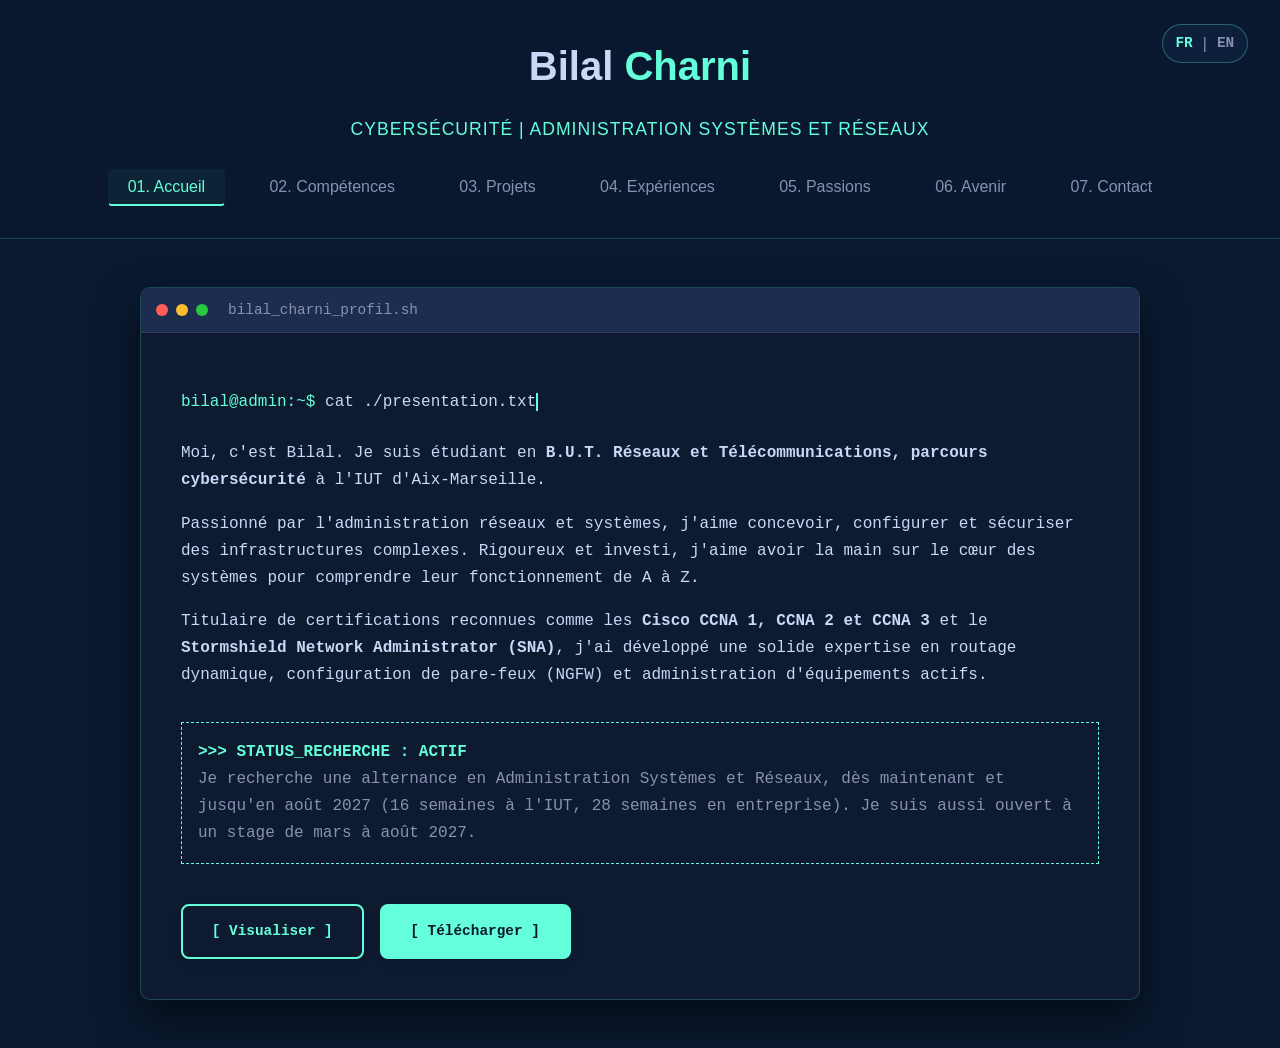
==== commit 5a269cd7: "Mise a jour : alternance jusqu'en aout 2027 ou stage de mars a aout 2027, CCNA 3, contact" ====
--- a/index.html
+++ b/index.html
@@ -405,10 +405,10 @@
                         <div class="fr">
                             <p>Moi, c'est Bilal. Je suis étudiant en <strong>B.U.T. Réseaux et Télécommunications, parcours cybersécurité</strong> à l'IUT d'Aix-Marseille.</p>
                             <p>Passionné par l'administration réseaux et systèmes, j'aime concevoir, configurer et sécuriser des infrastructures complexes. Rigoureux et investi, j'aime avoir la main sur le cœur des systèmes pour comprendre leur fonctionnement de A à Z.</p>
-                            <p>Titulaire de certifications reconnues comme le <strong>Cisco CCNA 1, CCNA 2</strong> et le <strong>Stormshield Network Administrator (SNA)</strong>, j'ai développé une solide expertise en routage dynamique, configuration de pare-feux (NGFW) et administration d'équipements actifs.</p>
+                            <p>Titulaire de certifications reconnues comme les <strong>Cisco CCNA 1, CCNA 2 et CCNA 3</strong> et le <strong>Stormshield Network Administrator (SNA)</strong>, j'ai développé une solide expertise en routage dynamique, configuration de pare-feux (NGFW) et administration d'équipements actifs.</p>
                             <div style="margin-top: 2rem; padding: 1rem; border: 1px dashed var(--accent);">
                                 <span style="color: var(--accent); font-weight: bold;">>>> STATUS_RECHERCHE : ACTIF</span><br>
-                                <span style="color: var(--text-muted);">Je suis à la recherche d'une alternance en Administration Systèmes et Réseaux pour la rentrée 2026 (rythme : 28 semaines).</span>
+                                <span style="color: var(--text-muted);">Je recherche une alternance en Administration Systèmes et Réseaux, dès maintenant et jusqu'en août 2027 (16 semaines à l'IUT, 28 semaines en entreprise). Je suis aussi ouvert à un stage de mars à août 2027.</span>
                             </div>
                             
                             <div class="cv-buttons" style="margin-top: 2.5rem; display: flex; gap: 1rem; justify-content: flex-start;">
@@ -420,10 +420,10 @@
                         <div class="en">
                             <p>I'm Bilal. I am currently studying for a <strong>Bachelor's degree in Networks and Telecommunications, specializing in Cybersecurity</strong> at the IUT of Aix-Marseille.</p>
                             <p>Passionate about network and systems administration, I love designing, configuring, and securing complex infrastructures. Rigorous and dedicated, I like to get to the core of systems to understand how they work from A to Z.</p>
-                            <p>Holding recognized certifications such as <strong>Cisco CCNA 1, CCNA 2</strong> and <strong>Stormshield Network Administrator (SNA)</strong>, I have developed solid expertise in dynamic routing, firewall configuration (NGFW), and active equipment administration.</p>
+                            <p>Holding recognized certifications such as <strong>Cisco CCNA 1, CCNA 2 and CCNA 3</strong> and <strong>Stormshield Network Administrator (SNA)</strong>, I have developed solid expertise in dynamic routing, firewall configuration (NGFW), and active equipment administration.</p>
                             <div style="margin-top: 2rem; padding: 1rem; border: 1px dashed var(--accent);">
                                 <span style="color: var(--accent); font-weight: bold;">>>> SEARCH_STATUS : ACTIVE</span><br>
-                                <span style="color: var(--text-muted);">I am actively looking for a work-study program in Systems and Network Administration for the 2026 school year (rhythm: 28 weeks).</span>
+                                <span style="color: var(--text-muted);">I am looking for a work-study program (apprenticeship) in Systems and Network Administration, starting now and running until August 2027 (16 weeks at school, 28 weeks in the company). I am also open to an internship from March to August 2027.</span>
                             </div>
                             
                             <div class="cv-buttons" style="margin-top: 2.5rem; display: flex; gap: 1rem; justify-content: flex-start;">
@@ -855,14 +855,15 @@
                 <p class="en" style="color: var(--text-muted); font-size: 1.1rem; max-width: 600px; margin: 0 auto 3rem auto;">Whether to discuss networking, security, or a work-study opportunity, my terminal is always open.</p>
                 
                 <div style="font-family: 'Consolas', monospace; font-size: 1.1rem; text-align: left; display: inline-block; background-color: #0d1a30; padding: 2rem; border-radius: 8px; border: 1px solid rgba(100,255,218,0.2);">
-                    <p style="margin: 0.5rem 0;"><span style="color: var(--accent);">[HOST]</span> 129 Avenue de la rose, Marseille</p>
+                    <p style="margin: 0.5rem 0;"><span style="color: var(--accent);">[HOST]</span> Marseille, France</p>
                     <p style="margin: 0.5rem 0;"><span style="color: var(--accent);">[PORT]</span> +33 (0)6 16 86 78 42</p>
-                    <p style="margin: 0.5rem 0;"><span style="color: var(--accent);">[MAIL]</span> bilal.charni@etu.univ-amu.fr</p>
+                    <p style="margin: 0.5rem 0;"><span style="color: var(--accent);">[MAIL]</span> bilalcharni31@gmail.com</p>
+                    <p style="margin: 0.5rem 0;"><span style="color: var(--accent);">[LINK]</span> <a href="https://www.linkedin.com/in/bilal-charni-7b0b63357/" target="_blank" rel="noopener" style="color: inherit;">linkedin.com/in/bilal-charni-7b0b63357</a></p>
                 </div>
 
                 <br>
-                <a href="mailto:bilal.charni@etu.univ-amu.fr" class="btn-style fr" style="margin-top: 2rem;">[ Envoyer une requête ]</a>
-                <a href="mailto:bilal.charni@etu.univ-amu.fr" class="btn-style en" style="margin-top: 2rem;">[ Send a Request ]</a>
+                <a href="mailto:bilalcharni31@gmail.com" class="btn-style fr" style="margin-top: 2rem;">[ Envoyer une requête ]</a>
+                <a href="mailto:bilalcharni31@gmail.com" class="btn-style en" style="margin-top: 2rem;">[ Send a Request ]</a>
             </div>
         </div>
 
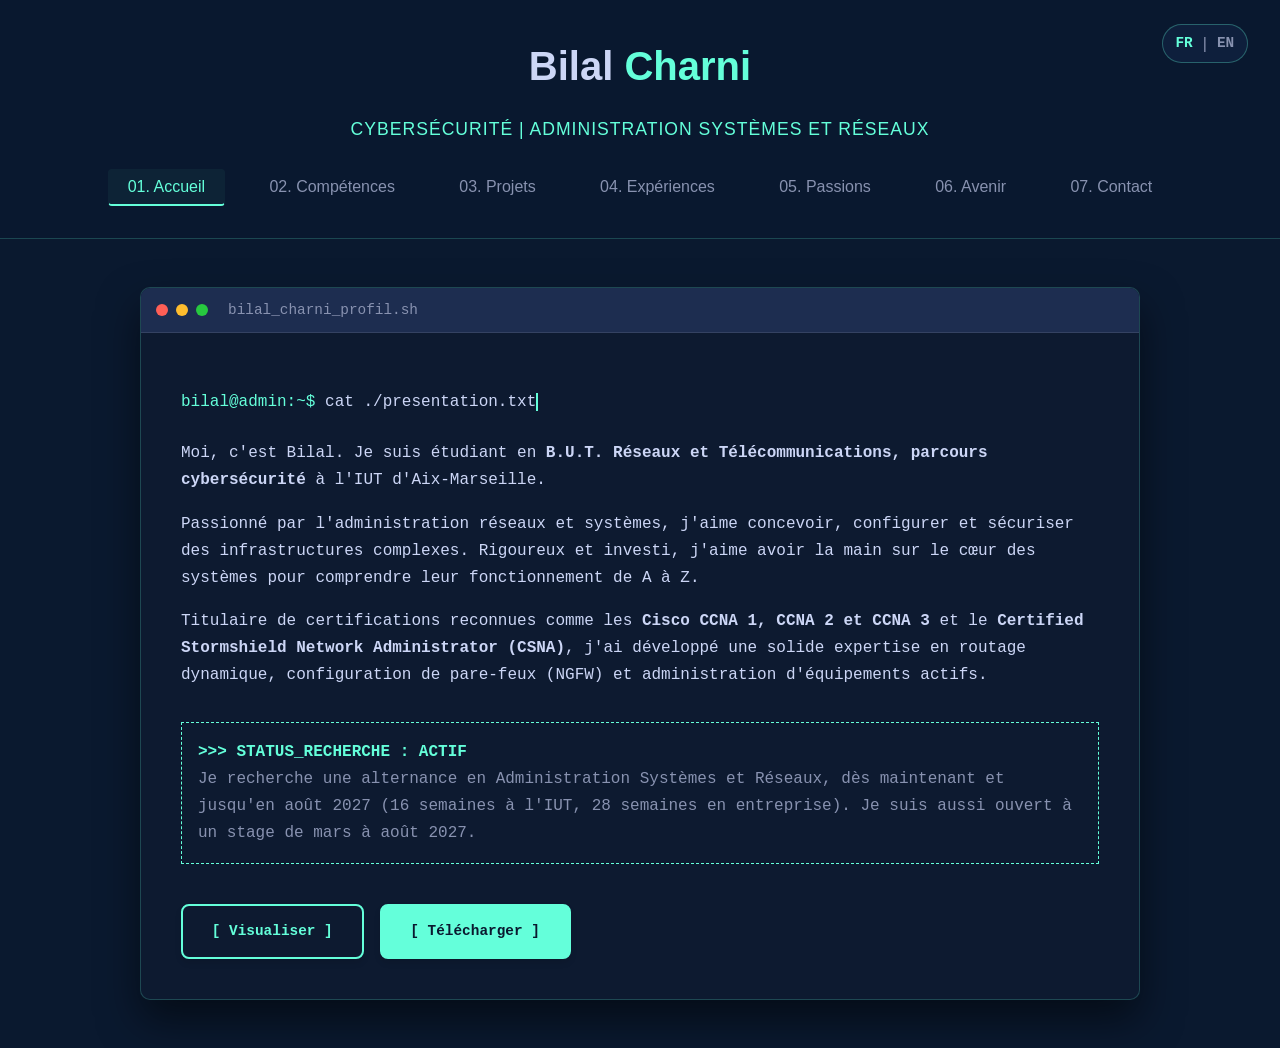
==== commit fb38ca75: "Correction : certification Stormshield CSNA" ====
--- a/index.html
+++ b/index.html
@@ -1,1138 +1,1138 @@
-<!DOCTYPE html>
-<html lang="fr">
-<head>
-    <meta charset="UTF-8">
-    <meta name="viewport" content="width=device-width, initial-scale=1.0">
-    <title>Bilal Charni - Portfolio Cybersécurité</title>
-    <style>
-        /* --- VIBE VISUELLE : Midnight Blue & Neon Cyan --- */
-        :root {
-            --bg-color: #0a192f;
-            --card-bg: #112240;
-            --text-main: #ccd6f6;
-            --text-muted: #8892b0;
-            --accent: #64ffda; 
-            --accent-hover: #14b8a6;
-            --terminal-header: #1d2d50;
-        }
-        body {
-            font-family: 'Consolas', 'Segoe UI', Tahoma, Geneva, sans-serif;
-            margin: 0;
-            padding: 0;
-            background-color: var(--bg-color);
-            color: var(--text-main);
-            line-height: 1.7;
-        }
-
-        /* --- SYSTÈME BILINGUE (CSS) --- */
-        body[lang="en"] .fr { display: none !important; }
-        body[lang="fr"] .en { display: none !important; }
-        
-        .lang-toggle {
-            position: absolute;
-            top: 1.5rem;
-            right: 2rem;
-            background: rgba(17, 34, 64, 0.8);
-            border: 1px solid rgba(100, 255, 218, 0.3);
-            border-radius: 20px;
-            padding: 0.3rem 0.8rem;
-            display: flex;
-            gap: 10px;
-            z-index: 2000;
-        }
-        .lang-btn {
-            background: none; border: none;
-            color: var(--text-muted);
-            font-family: 'Consolas', monospace;
-            font-weight: bold;
-            font-size: 0.9rem;
-            cursor: pointer;
-            transition: color 0.3s;
-            padding: 0;
-        }
-        .lang-btn:hover { color: var(--accent-hover); }
-        .lang-btn.active { color: var(--accent); }
-        
-        /* HEADER MODERNISÉ */
-        header {
-            background-color: rgba(10, 25, 47, 0.85);
-            backdrop-filter: blur(10px);
-            padding: 2rem;
-            text-align: center;
-            border-bottom: 1px solid rgba(100, 255, 218, 0.2);
-            position: relative;
-        }
-        h1 { margin: 0; font-size: 2.5rem; color: var(--text-main); font-family: 'Segoe UI', sans-serif;}
-        h1 span { color: var(--accent); }
-        h2 { font-size: 1.1rem; font-weight: normal; color: var(--accent); margin-bottom: 1.5rem; letter-spacing: 1px;}
-        
-        nav {
-            display: flex;
-            justify-content: center;
-            gap: 1.5rem;
-            flex-wrap: wrap;
-        }
-        nav button {
-            background-color: transparent;
-            color: var(--text-muted);
-            border: 1px solid transparent;
-            padding: 0.5rem 1.2rem;
-            font-size: 1rem;
-            cursor: pointer;
-            border-radius: 4px;
-            transition: all 0.3s ease;
-            font-family: inherit;
-        }
-        nav button:hover { color: var(--accent); border-color: var(--accent); }
-        nav button.active {
-            color: var(--accent);
-            border-bottom: 2px solid var(--accent);
-            background-color: rgba(100, 255, 218, 0.05);
-        }
-
-        .container {
-            max-width: 1000px;
-            margin: 3rem auto;
-            padding: 0 1rem;
-        }
-
-        .page { display: none; animation: slideUp 0.5s ease forwards; opacity: 0; }
-        .page.active { display: block; }
-        @keyframes slideUp {
-            from { opacity: 0; transform: translateY(20px); }
-            to { opacity: 1; transform: translateY(0); }
-        }
-
-        /* CARTES STANDARDS */
-        .card {
-            background-color: var(--card-bg);
-            border-radius: 12px;
-            padding: 2.5rem;
-            margin-bottom: 2rem;
-            box-shadow: 0 10px 30px -15px rgba(2,12,27,0.7);
-            border: 1px solid transparent;
-            transition: all 0.3s ease;
-        }
-
-        /* STYLE ACCUEIL : TERMINAL */
-        .terminal-window {
-            background-color: #0d1a30;
-            border-radius: 10px;
-            box-shadow: 0 20px 40px rgba(0,0,0,0.5);
-            overflow: hidden;
-            border: 1px solid rgba(100, 255, 218, 0.2);
-            margin-bottom: 2rem;
-        }
-        .terminal-header {
-            background-color: var(--terminal-header);
-            padding: 10px 15px;
-            display: flex;
-            align-items: center;
-            border-bottom: 1px solid rgba(255,255,255,0.1);
-        }
-        .terminal-dots { display: flex; gap: 8px; }
-        .t-dot { width: 12px; height: 12px; border-radius: 50%; }
-        .t-dot.red { background-color: #ff5f56; }
-        .t-dot.yellow { background-color: #ffbd2e; }
-        .t-dot.green { background-color: #27c93f; }
-        .terminal-title {
-            margin-left: 20px;
-            color: var(--text-muted);
-            font-size: 0.9rem;
-            font-family: 'Consolas', monospace;
-        }
-        .terminal-body {
-            padding: 2.5rem;
-            font-family: 'Consolas', monospace;
-        }
-        .prompt::before { content: 'bilal@admin:~$ '; color: var(--accent); }
-        .typewriter {
-            color: var(--text-main);
-            border-right: 2px solid var(--accent);
-            white-space: nowrap;
-            overflow: hidden;
-            animation: typing 2s steps(30, end), blink 0.75s step-end infinite;
-        }
-        @keyframes typing { from { width: 0 } to { width: 100% } }
-        @keyframes blink { from, to { border-color: transparent } 50% { border-color: var(--accent); } }
-
-        /* TYPOGRAPHIE GENERALE */
-        h3 { 
-            color: var(--text-main); 
-            font-size: 1.5rem; 
-            margin-top: 0; 
-            display: flex; 
-            align-items: center; 
-            font-family: 'Segoe UI', sans-serif;
-        }
-        h3::before { content: '/> '; color: var(--accent); margin-right: 10px; font-family: 'Consolas', monospace;}
-        h4 { color: var(--text-main); font-size: 1.2rem; margin-bottom: 0.5rem; font-family: 'Segoe UI', sans-serif;}
-        .sub-title { color: var(--accent); font-size: 0.9rem; letter-spacing: 1px; text-transform: uppercase; margin-bottom: 0.5rem; display: block; }
-        .badge { background: rgba(100, 255, 218, 0.1); color: var(--accent); padding: 0.3rem 0.8rem; border-radius: 20px; font-size: 0.8rem; margin-right: 0.5rem; display: inline-block; margin-bottom: 0.5rem; font-family: 'Segoe UI', sans-serif;}
-        .section-divider { border: 0; border-top: 1px solid rgba(136, 146, 176, 0.2); margin: 2.5rem 0; }
-        .section-title { font-size: 1.3rem; color: var(--text-main); margin-bottom: 1.5rem; border-left: 4px solid var(--accent); padding-left: 10px; font-family: 'Segoe UI', sans-serif; }
-
-        /* --- BOUTONS STYLES --- */
-        .btn-style { 
-            display: inline-flex; 
-            align-items: center;
-            justify-content: center;
-            gap: 0.5rem;
-            padding: 0.8rem 1.8rem; 
-            border: 2px solid var(--accent); 
-            color: var(--accent); 
-            text-decoration: none; 
-            border-radius: 8px; 
-            transition: all 0.3s ease; 
-            font-family: 'Consolas', monospace; 
-            font-weight: bold; 
-            font-size: 0.9rem;
-            box-shadow: 0 4px 6px rgba(0, 0, 0, 0.1);
-        }
-        .btn-style:hover { 
-            background-color: rgba(100, 255, 218, 0.15); 
-            transform: translateY(-3px);
-            box-shadow: 0 6px 15px rgba(100, 255, 218, 0.2);
-        }
-        .btn-filled { 
-            background-color: var(--accent); 
-            color: var(--bg-color); 
-        }
-        .btn-filled:hover { 
-            background-color: var(--accent-hover); 
-            color: var(--bg-color);
-            border-color: var(--accent-hover);
-            box-shadow: 0 6px 15px rgba(100, 255, 218, 0.4);
-        }
-
-        /* --- COMPÉTENCES EN CARTES ET TAGS --- */
-        .skills-grid {
-            display: grid;
-            grid-template-columns: repeat(auto-fit, minmax(300px, 1fr));
-            gap: 1.5rem;
-            margin-top: 1.5rem;
-        }
-        .skill-box {
-            background: linear-gradient(145deg, rgba(17, 34, 64, 0.6), rgba(10, 25, 47, 0.8));
-            border: 1px solid rgba(136, 146, 176, 0.1);
-            border-radius: 10px;
-            padding: 1.5rem;
-            transition: all 0.3s ease;
-            position: relative;
-            overflow: hidden;
-        }
-        .skill-box::before {
-            content: '';
-            position: absolute;
-            top: 0; left: 0; width: 4px; height: 100%;
-            background-color: var(--accent);
-            opacity: 0;
-            transition: opacity 0.3s, box-shadow 0.3s;
-        }
-        .skill-box:hover {
-            transform: translateY(-5px);
-            border-color: rgba(100, 255, 218, 0.3);
-            box-shadow: 0 10px 30px rgba(0,0,0,0.5);
-        }
-        .skill-box:hover::before {
-            opacity: 1;
-            box-shadow: 0 0 15px var(--accent);
-        }
-        .skill-header { display: flex; align-items: center; margin-bottom: 1.2rem; }
-        .skill-icon {
-            font-size: 0.9rem; margin-right: 1rem; background: rgba(100, 255, 218, 0.1); width: 45px; height: 45px;
-            display: flex; align-items: center; justify-content: center; border-radius: 8px; color: var(--accent); border: 1px solid rgba(100, 255, 218, 0.2); font-weight: bold; font-family: 'Consolas', monospace;
-        }
-        .skill-title { color: var(--text-main); font-size: 1.1rem; font-family: 'Segoe UI', sans-serif; font-weight: bold; margin: 0; }
-        .skill-tags { display: flex; flex-wrap: wrap; gap: 0.5rem; }
-        .skill-tag {
-            background-color: rgba(10, 25, 47, 0.8); color: var(--text-muted); border: 1px solid rgba(136, 146, 176, 0.3); padding: 0.4rem 0.8rem;
-            border-radius: 4px; font-size: 0.85rem; font-family: 'Consolas', monospace; transition: all 0.3s; cursor: default;
-        }
-        .skill-tag:hover { border-color: var(--accent); color: var(--accent); background-color: rgba(100, 255, 218, 0.05); }
-
-        /* --- CARROUSEL EXPERIENCES --- */
-        .carousel-container {
-            position: relative; background-color: #0f1c35; border-radius: 10px; padding: 2rem 3rem 3rem 3rem; margin-top: 1.5rem; border: 1px solid rgba(100, 255, 218, 0.1);
-        }
-        .carousel-track-container { overflow: hidden; padding: 1rem 0; }
-        .carousel-track { display: flex; transition: transform 0.5s cubic-bezier(0.25, 1, 0.5, 1); }
-        .carousel-slide { flex: 0 0 100%; box-sizing: border-box; padding: 0 1rem; }
-        .carousel-slide ul { list-style-type: none; padding: 0; }
-        .carousel-slide li { margin-bottom: 1rem; padding-left: 1.5rem; position: relative; }
-        .carousel-slide li::before { content: '▹'; position: absolute; left: 0; color: var(--accent); font-size: 1.2rem; line-height: 1.2;}
-        .carousel-btn {
-            position: absolute; top: 45%; transform: translateY(-50%); background: transparent; color: var(--accent); border: 1px solid var(--accent);
-            width: 35px; height: 35px; border-radius: 50%; font-size: 1.2rem; cursor: pointer; z-index: 10; display: flex; align-items: center; justify-content: center; transition: all 0.3s; font-family: 'Consolas', monospace;
-        }
-        .carousel-btn:hover { background-color: rgba(100, 255, 218, 0.2); }
-        .prev-btn { left: 10px; }
-        .next-btn { right: 10px; }
-        .carousel-dots { position: absolute; bottom: 15px; left: 50%; transform: translateX(-50%); display: flex; gap: 10px; }
-        .dot { width: 10px; height: 10px; border-radius: 50%; background-color: var(--text-muted); opacity: 0.5; cursor: pointer; transition: all 0.3s; }
-        .dot.active { opacity: 1; background-color: var(--accent); transform: scale(1.2); }
-
-        /* --- CARTES PROJETS CLICKABLES --- */
-        .grid-projects { display: grid; grid-template-columns: repeat(auto-fit, minmax(280px, 1fr)); gap: 2rem; margin-top: 1.5rem; }
-        .project-card-clickable {
-            background: linear-gradient(145deg, rgba(17, 34, 64, 0.8), rgba(10, 25, 47, 0.9)); border: 1px solid rgba(100, 255, 218, 0.2); padding: 2rem;
-            border-radius: 8px; box-shadow: 0 8px 32px 0 rgba(0, 0, 0, 0.3); cursor: pointer; transition: all 0.3s ease; position: relative; overflow: hidden; display: flex; flex-direction: column; justify-content: space-between;
-        }
-        .project-card-clickable:hover { transform: translateY(-5px); border-color: var(--accent); box-shadow: 0 10px 40px rgba(100, 255, 218, 0.15); }
-        .project-card-clickable::before { content: '>>'; position: absolute; bottom: 20px; right: 20px; color: var(--accent); font-weight: bold; font-family: 'Consolas', monospace; font-size: 1.2rem; opacity: 0; transition: opacity 0.3s; }
-        .project-card-clickable:hover::before { opacity: 1; }
-
-        /* --- FENÊTRE MODAL --- */
-        .modal-overlay {
-            display: none; position: fixed; top: 0; left: 0; width: 100%; height: 100%; background-color: rgba(2, 12, 27, 0.85); backdrop-filter: blur(5px); z-index: 2000; justify-content: center; align-items: center; animation: fadeIn 0.3s forwards;
-        }
-        @keyframes fadeIn { from {opacity: 0;} to {opacity: 1;} }
-        .modal-content { background-color: var(--card-bg); width: 90%; max-width: 700px; max-height: 80vh; overflow-y: auto; border-radius: 12px; padding: 3rem; border: 1px solid var(--accent); position: relative; box-shadow: 0 20px 50px rgba(0,0,0,0.5); }
-        .modal-content ul { list-style-type: none; padding: 0; }
-        .modal-content li { margin-bottom: 1rem; padding-left: 1.5rem; position: relative; }
-        .modal-content li::before { content: '▹'; position: absolute; left: 0; color: var(--accent); font-size: 1.2rem; line-height: 1.2;}
-        .close-btn { position: absolute; top: 15px; right: 20px; color: var(--text-muted); font-size: 2rem; font-weight: bold; cursor: pointer; transition: color 0.3s; font-family: 'Consolas', monospace;}
-        .close-btn:hover { color: #ff5f56; }
-        .modal-body-text { margin-top: 1.5rem; color: var(--text-main); }
-        .modal-body-text p { margin-bottom: 1rem; }
-
-        /* --- BOÎTE D'ÉVALUATION (TRAJECTOIRE) --- */
-        .evaluation-box {
-            background: rgba(100, 255, 218, 0.05);
-            border-left: 4px solid var(--accent);
-            padding: 1.5rem;
-            margin-top: 2rem;
-            border-radius: 0 8px 8px 0;
-        }
-        .evaluation-box h5 {
-            color: var(--accent);
-            margin-top: 0;
-            margin-bottom: 1rem;
-            font-size: 1.1rem;
-            font-family: 'Segoe UI', sans-serif;
-            display: flex;
-            align-items: center;
-            gap: 10px;
-        }
-
-        /* --- STYLE PASSIONS (GRILLE SÉPARÉE) --- */
-        .passions-grid {
-            display: grid;
-            grid-template-columns: repeat(auto-fit, minmax(320px, 1fr));
-            gap: 1.5rem;
-        }
-        .passion-row {
-            display: flex; align-items: center; background-color: rgba(17, 34, 64, 0.6); border: 1px solid rgba(136, 146, 176, 0.1); border-radius: 100px 15px 15px 100px; padding: 0.8rem; transition: all 0.3s ease; height: 100%; box-sizing: border-box;
-        }
-        .passion-row:hover { border-color: rgba(100, 255, 218, 0.3); background-color: rgba(17, 34, 64, 0.9); transform: translateY(-5px); }
-        
-        .passion-circle-img { 
-            width: 90px; height: 90px; border-radius: 50%; border: 2px solid var(--accent); padding: 3px; flex-shrink: 0; background-color: var(--bg-color); position: relative; overflow: hidden; display: flex; align-items: center; justify-content: center; 
-        }
-        .passion-circle-img img { width: 100%; height: 100%; border-radius: 50%; object-fit: cover; }
-        
-        .passion-info { margin-left: 1.2rem; padding-right: 0.5rem; }
-        .passion-info h4 { margin-top: 0; margin-bottom: 0.3rem; font-family: 'Consolas', monospace; color: var(--accent); font-size: 1.05rem;}
-        .passion-info p { margin: 0; font-size: 0.85rem; color: var(--text-muted); line-height: 1.4;}
-
-        /* MEDIA QUERIES */
-        @media (max-width: 768px) { 
-            .passions-grid { grid-template-columns: 1fr; }
-            .passion-row { flex-direction: column; border-radius: 15px; text-align: center; padding: 2rem 1rem;}
-            .passion-info { margin-left: 0; margin-top: 1rem; padding: 0;}
-            .lang-toggle { top: 10px; right: 10px; }
-            .cv-buttons { flex-direction: column; }
-        }
-        
-        /* STYLE CONTACT */
-        .contact-box { text-align: center; padding: 3rem 1rem; }
-    </style>
-</head>
-<body lang="fr">
-
-    <header>
-        <div class="lang-toggle">
-            <button id="btn-fr" class="lang-btn active" onclick="setLang('fr')">FR</button>
-            <span style="color:var(--text-muted);">|</span>
-            <button id="btn-en" class="lang-btn" onclick="setLang('en')">EN</button>
-        </div>
-
-        <h1>Bilal <span>Charni</span></h1>
-        <h2 class="fr">CYBERSÉCURITÉ | ADMINISTRATION SYSTÈMES ET RÉSEAUX</h2>
-        <h2 class="en">CYBERSECURITY | SYSTEMS AND NETWORK ADMINISTRATION</h2>
-        
-        <nav>
-            <button class="active" onclick="changePage('accueil')">
-                <span class="fr">01. Accueil</span><span class="en">01. Home</span>
-            </button>
-            <button onclick="changePage('competences')">
-                <span class="fr">02. Compétences</span><span class="en">02. Skills</span>
-            </button>
-            <button onclick="changePage('projets')">
-                <span class="fr">03. Projets</span><span class="en">03. Projects</span>
-            </button>
-            <button onclick="changePage('experiences')">
-                <span class="fr">04. Expériences</span><span class="en">04. Experience</span>
-            </button>
-            <button onclick="changePage('passions')">
-                <span class="fr">05. Passions</span><span class="en">05. Interests</span>
-            </button>
-            <button onclick="changePage('avenir')">
-                <span class="fr">06. Avenir</span><span class="en">06. Future</span>
-            </button>
-            <button onclick="changePage('contact')">
-                <span class="fr">07. Contact</span><span class="en">07. Contact</span>
-            </button>
-        </nav>
-    </header>
-
-    <div class="container">
-        
-        <div id="accueil" class="page active">
-            <div class="terminal-window">
-                <div class="terminal-header">
-                    <div class="terminal-dots">
-                        <div class="t-dot red"></div>
-                        <div class="t-dot yellow"></div>
-                        <div class="t-dot green"></div>
-                    </div>
-                    <span class="terminal-title fr">bilal_charni_profil.sh</span>
-                    <span class="terminal-title en">bilal_charni_profile.sh</span>
-                </div>
-                <div class="terminal-body">
-                    <p><span class="prompt"></span><span class="typewriter">cat ./presentation.txt</span></p>
-                    <div style="margin-top: 1.5rem; color: var(--text-main);">
-                        <div class="fr">
-                            <p>Moi, c'est Bilal. Je suis étudiant en <strong>B.U.T. Réseaux et Télécommunications, parcours cybersécurité</strong> à l'IUT d'Aix-Marseille.</p>
-                            <p>Passionné par l'administration réseaux et systèmes, j'aime concevoir, configurer et sécuriser des infrastructures complexes. Rigoureux et investi, j'aime avoir la main sur le cœur des systèmes pour comprendre leur fonctionnement de A à Z.</p>
-                            <p>Titulaire de certifications reconnues comme les <strong>Cisco CCNA 1, CCNA 2 et CCNA 3</strong> et le <strong>Stormshield Network Administrator (SNA)</strong>, j'ai développé une solide expertise en routage dynamique, configuration de pare-feux (NGFW) et administration d'équipements actifs.</p>
-                            <div style="margin-top: 2rem; padding: 1rem; border: 1px dashed var(--accent);">
-                                <span style="color: var(--accent); font-weight: bold;">>>> STATUS_RECHERCHE : ACTIF</span><br>
-                                <span style="color: var(--text-muted);">Je recherche une alternance en Administration Systèmes et Réseaux, dès maintenant et jusqu'en août 2027 (16 semaines à l'IUT, 28 semaines en entreprise). Je suis aussi ouvert à un stage de mars à août 2027.</span>
-                            </div>
-                            
-                            <div class="cv-buttons" style="margin-top: 2.5rem; display: flex; gap: 1rem; justify-content: flex-start;">
-                                <a href="CV/CV_Bilal_Charni.pdf" target="_blank" class="btn-style">[ Visualiser ]</a>
-                                <a href="CV/CV_Bilal_Charni.pdf" download="CV_Bilal_Charni.pdf" class="btn-style btn-filled">[ Télécharger ]</a>
-                            </div>
-                        </div>
-
-                        <div class="en">
-                            <p>I'm Bilal. I am currently studying for a <strong>Bachelor's degree in Networks and Telecommunications, specializing in Cybersecurity</strong> at the IUT of Aix-Marseille.</p>
-                            <p>Passionate about network and systems administration, I love designing, configuring, and securing complex infrastructures. Rigorous and dedicated, I like to get to the core of systems to understand how they work from A to Z.</p>
-                            <p>Holding recognized certifications such as <strong>Cisco CCNA 1, CCNA 2 and CCNA 3</strong> and <strong>Stormshield Network Administrator (SNA)</strong>, I have developed solid expertise in dynamic routing, firewall configuration (NGFW), and active equipment administration.</p>
-                            <div style="margin-top: 2rem; padding: 1rem; border: 1px dashed var(--accent);">
-                                <span style="color: var(--accent); font-weight: bold;">>>> SEARCH_STATUS : ACTIVE</span><br>
-                                <span style="color: var(--text-muted);">I am looking for a work-study program (apprenticeship) in Systems and Network Administration, starting now and running until August 2027 (16 weeks at school, 28 weeks in the company). I am also open to an internship from March to August 2027.</span>
-                            </div>
-                            
-                            <div class="cv-buttons" style="margin-top: 2.5rem; display: flex; gap: 1rem; justify-content: flex-start;">
-                                <a href="CV/CV_Bilal_Charni.pdf" target="_blank" class="btn-style">[ View Resume ]</a>
-                                <a href="CV/CV_Bilal_Charni.pdf" download="CV_Bilal_Charni.pdf" class="btn-style btn-filled">[ Download ]</a>
-                            </div>
-                        </div>
-                    </div>
-                </div>
-            </div>
-        </div>
-
-        <div id="competences" class="page">
-            <div class="card">
-                <h3 class="fr">Mon Profil : Technique & Humain</h3>
-                <h3 class="en">My Profile: Technical & Interpersonal</h3>
-                
-                <div class="section-title fr">Hard Skills (Compétences Techniques)</div>
-                <div class="section-title en">Hard Skills (Technical Skills)</div>
-                
-                <p class="fr" style="color: var(--text-muted);">Technologies, protocoles et outils que je sais manipuler :</p>
-                <p class="en" style="color: var(--text-muted);">Technologies, protocols, and tools I know how to use:</p>
-                
-                <div class="skills-grid">
-                    <div class="skill-box">
-                        <div class="skill-header">
-                            <div class="skill-icon">SEC</div>
-                            <h4 class="skill-title fr">Réseaux & Sécurité</h4>
-                            <h4 class="skill-title en">Networks & Security</h4>
-                        </div>
-                        <div class="skill-tags">
-                            <span class="skill-tag">Cisco (Routing/Switching)</span>
-                            <span class="skill-tag">Stormshield NGFW</span>
-                            <span class="skill-tag">TCP/IP & VLAN</span>
-                            <span class="skill-tag">ACL & NAT/PAT</span>
-                            <span class="skill-tag">OSPF / RIP / EIGRP</span>
-                            <span class="skill-tag">Wireshark & Nmap</span>
-                        </div>
-                    </div>
-
-                    <div class="skill-box">
-                        <div class="skill-header">
-                            <div class="skill-icon">SYS</div>
-                            <h4 class="skill-title fr">Systèmes & Virtu</h4>
-                            <h4 class="skill-title en">Systems & Virtualization</h4>
-                        </div>
-                        <div class="skill-tags">
-                            <span class="skill-tag">GNU/Linux (Debian)</span>
-                            <span class="skill-tag">Windows Server</span>
-                            <span class="skill-tag">KVM / QEMU</span>
-                            <span class="skill-tag">Icinga 2</span>
-                            <span class="skill-tag">Grafana</span>
-                        </div>
-                    </div>
-
-                    <div class="skill-box">
-                        <div class="skill-header">
-                            <div class="skill-icon">DEV</div>
-                            <h4 class="skill-title fr">Dev & Scripting</h4>
-                            <h4 class="skill-title en">Dev & Scripting</h4>
-                        </div>
-                        <div class="skill-tags">
-                            <span class="skill-tag">Python 3</span>
-                            <span class="skill-tag">Bash Scripting</span>
-                            <span class="skill-tag">Flask Framework</span>
-                            <span class="skill-tag">HTML5 / CSS3</span>
-                            <span class="skill-tag">PHP & JavaScript</span>
-                        </div>
-                    </div>
-
-                    <div class="skill-box">
-                        <div class="skill-header">
-                            <div class="skill-icon">DAT</div>
-                            <h4 class="skill-title fr">Data & Services</h4>
-                            <h4 class="skill-title en">Data & Services</h4>
-                        </div>
-                        <div class="skill-tags">
-                            <span class="skill-tag">InfluxDB</span>
-                            <span class="skill-tag">MariaDB / MySQL</span>
-                            <span class="skill-tag">DHCP & DNS</span>
-                            <span class="skill-tag">Apache Web Server</span>
-                            <span class="skill-tag">SSH / Fabric</span>
-                            <span class="skill-tag">MQTT (Mosquitto)</span>
-                        </div>
-                    </div>
-                </div>
-
-                <hr class="section-divider">
-
-                <div class="section-title fr">Soft Skills (Compétences Humaines)</div>
-                <div class="section-title en">Soft Skills (Interpersonal Skills)</div>
-                
-                <p class="fr" style="color: var(--text-muted);">Le savoir-être forgé par mon parcours académique, pro et mes passions :</p>
-                <p class="en" style="color: var(--text-muted);">Interpersonal skills built through my academic, professional, and personal background:</p>
-
-                <div class="skills-grid">
-                    <div class="skill-box">
-                        <div class="skill-header">
-                            <div class="skill-icon">AUT</div>
-                            <h4 class="skill-title fr">Rigueur & Autonomie</h4>
-                            <h4 class="skill-title en">Rigor & Autonomy</h4>
-                        </div>
-                        <div class="skill-tags">
-                            <span class="skill-tag fr">Sens des responsabilités</span><span class="skill-tag en">Sense of responsibility</span>
-                            <span class="skill-tag fr">Gestion de priorités</span><span class="skill-tag en">Priority management</span>
-                            <span class="skill-tag fr">Fiabilité technique</span><span class="skill-tag en">Technical reliability</span>
-                        </div>
-                    </div>
-
-                    <div class="skill-box">
-                        <div class="skill-header">
-                            <div class="skill-icon">COL</div>
-                            <h4 class="skill-title fr">Esprit d'équipe & Relationnel</h4>
-                            <h4 class="skill-title en">Teamwork & Communication</h4>
-                        </div>
-                        <div class="skill-tags">
-                            <span class="skill-tag fr">Travail collaboratif</span><span class="skill-tag en">Collaborative work</span>
-                            <span class="skill-tag fr">Relationnel client</span><span class="skill-tag en">Customer relations</span>
-                            <span class="skill-tag fr">Écoute active</span><span class="skill-tag en">Active listening</span>
-                        </div>
-                    </div>
-
-                    <div class="skill-box">
-                        <div class="skill-header">
-                            <div class="skill-icon">LOG</div>
-                            <h4 class="skill-title fr">Analyse & Logique</h4>
-                            <h4 class="skill-title en">Analysis & Logic</h4>
-                        </div>
-                        <div class="skill-tags">
-                            <span class="skill-tag fr">Esprit stratégique</span><span class="skill-tag en">Strategic thinking</span>
-                            <span class="skill-tag fr">Résolution de problèmes</span><span class="skill-tag en">Problem-solving</span>
-                            <span class="skill-tag fr">Anticipation (Cyber)</span><span class="skill-tag en">Anticipation (Cyber)</span>
-                        </div>
-                    </div>
-
-                    <div class="skill-box">
-                        <div class="skill-header">
-                            <div class="skill-icon">ADA</div>
-                            <h4 class="skill-title fr">Adaptabilité & Curiosité</h4>
-                            <h4 class="skill-title en">Adaptability & Curiosity</h4>
-                        </div>
-                        <div class="skill-tags">
-                            <span class="skill-tag fr">Apprentissage rapide</span><span class="skill-tag en">Fast learner</span>
-                            <span class="skill-tag fr">Veille technologique active</span><span class="skill-tag en">Active tech watch</span>
-                            <span class="skill-tag fr">Polyvalence</span><span class="skill-tag en">Versatility</span>
-                        </div>
-                    </div>
-                </div>
-
-            </div>
-        </div>
-
-        <div id="projets" class="page">
-            <div class="card">
-                <h3 class="fr">Projets Techniques</h3>
-                <h3 class="en">Technical Projects</h3>
-                
-                <p class="fr" style="color: var(--text-muted);">Cliquez sur un projet pour afficher les détails d'implémentation et mon bilan de compétences.</p>
-                <p class="en" style="color: var(--text-muted);">Click on a project to view implementation details and my skill development review.</p>
-                
-                <div class="grid-projects">
-                    <div class="project-card-clickable" onclick="openModal('modal-pentest')">
-                        <div>
-                            <h4 class="fr">Pentest & Sécurité</h4>
-                            <h4 class="en">Pentest & Security</h4>
-                            <span class="sub-title fr">SAÉ Cybersécurité</span>
-                            <span class="sub-title en">Cybersecurity Project</span>
-                            <p class="fr" style="font-size: 0.9rem; color: var(--text-muted); margin-bottom: 1.5rem;">Déploiement d'architecture sécurisée, élaboration de scénarios d'attaque en groupe et exploitation (XSS, Hydra).</p>
-                            <p class="en" style="font-size: 0.9rem; color: var(--text-muted); margin-bottom: 1.5rem;">Deployment of a secure architecture, group attack scenario planning, and exploitation (XSS, Hydra).</p>
-                        </div>
-                        <div>
-                            <span class="badge">XSS / Hydra</span> <span class="badge">Snort</span>
-                        </div>
-                    </div>
-
-                    <div class="project-card-clickable" onclick="openModal('modal-logs')">
-                        <div>
-                            <h4 class="fr">Centralisation Logs</h4>
-                            <h4 class="en">Log Centralization</h4>
-                            <span class="sub-title">SAÉ 302</span>
-                            <p class="fr" style="font-size: 0.9rem; color: var(--text-muted); margin-bottom: 1.5rem;">Création d'une application web Python (Flask) pour consulter les journaux de machines distantes via SSH.</p>
-                            <p class="en" style="font-size: 0.9rem; color: var(--text-muted); margin-bottom: 1.5rem;">Creation of a Python (Flask) web application to consult remote machine logs via SSH.</p>
-                        </div>
-                        <div>
-                            <span class="badge">Python</span> <span class="badge">SSH</span>
-                        </div>
-                    </div>
-
-                    <div class="project-card-clickable" onclick="openModal('modal-dhcp')">
-                        <div>
-                            <h4 class="fr">Supervision DHCP</h4>
-                            <h4 class="en">DHCP Supervision</h4>
-                            <span class="sub-title fr">Admin Réseaux & Systèmes</span>
-                            <span class="sub-title en">Systems & Networks Admin</span>
-                            <p class="fr" style="font-size: 0.9rem; color: var(--text-muted); margin-bottom: 1.5rem;">Gestion centralisée de baux DHCP sur multi-sites avec VLAN, NAT et automatisation Python/Fabric.</p>
-                            <p class="en" style="font-size: 0.9rem; color: var(--text-muted); margin-bottom: 1.5rem;">Centralized DHCP lease management across multi-sites with VLAN, NAT, and Python/Fabric automation.</p>
-                        </div>
-                        <div>
-                            <span class="badge">VLAN/NAT</span> <span class="badge">Python/Fabric</span>
-                        </div>
-                    </div>
-
-                    <div class="project-card-clickable" onclick="openModal('modal-video')">
-                        <div>
-                            <h4 class="fr">Vidéosurveillance</h4>
-                            <h4 class="en">Video Surveillance</h4>
-                            <span class="sub-title fr">SAÉ 103 & 202</span>
-                            <span class="sub-title en">SAÉ 103 & 202</span>
-                            <p class="fr" style="font-size: 0.9rem; color: var(--text-muted); margin-bottom: 1.5rem;">Système de sécurité en Python avec caméra IP Axis : détection de mouvement, temporisation badge, captures et alertes e-mail.</p>
-                            <p class="en" style="font-size: 0.9rem; color: var(--text-muted); margin-bottom: 1.5rem;">Python security system with Axis IP camera: motion detection, badge timer, screenshots, and email alerts.</p>
-                        </div>
-                        <div>
-                            <span class="badge">Python</span> <span class="badge">Caméra Axis</span>
-                        </div>
-                    </div>
-                </div>
-            </div>
-        </div>
-
-        <div id="experiences" class="page">
-            <div class="card">
-                <h3 class="fr">Mon Parcours</h3>
-                <h3 class="en">My Experience</h3>
-                
-                <div class="carousel-container" id="exp-carousel">
-                    <button class="carousel-btn prev-btn" onclick="moveSlide('exp-carousel', -1)">&#10094;</button>
-                    
-                    <div class="carousel-track-container">
-                        <div class="carousel-track">
-                            
-                            <div class="carousel-slide">
-                                <h4 class="fr" style="color: var(--accent);">Stagiaire Systèmes et Réseaux (IoT)</h4>
-                                <h4 class="en" style="color: var(--accent);">Systems and Networks Intern (IoT)</h4>
-                                
-                                <span class="sub-title fr">Avril 2026 - Juin 2026 | Univ. d'Aix-Marseille (Luminy)</span>
-                                <span class="sub-title en">April 2026 - June 2026 | Aix-Marseille University (Luminy)</span>
-                                
-                                <div class="fr">
-                                    <p>J'ai eu l'opportunité de gérer le déploiement d'une infrastructure IoT de bout en bout. Mes missions allaient de la base système jusqu'à la data visualisation :</p>
-                                    <ul>
-                                        <li>Déploiement et gestion de machines virtuelles isolées avec <strong>QEMU/KVM</strong> sur un environnement <strong>Debian Linux</strong>.</li>
-                                        <li>Configuration avancée de passerelles réseaux physiques (<strong>Raspberry Pi</strong>) incluant des tunnels SSH, des Hotspots Wi-Fi et l'intégration du protocole <strong>MQTT</strong>.</li>
-                                        <li>Administration des bases de données <strong>InfluxDB</strong> et <strong>MariaDB</strong> pour le requêtage et le stockage des données capteurs.</li>
-                                        <li>Mise en œuvre d'une supervision active avec <strong>Icinga 2</strong> couplée à des tableaux de bord dynamiques sous <strong>Grafana</strong>.</li>
-                                    </ul>
-                                </div>
-                                <div class="en">
-                                    <p>I had the opportunity to manage the deployment of an IoT infrastructure from end to end. My missions ranged from the system base to data visualization:</p>
-                                    <ul>
-                                        <li>Deployment and management of isolated virtual machines with <strong>QEMU/KVM</strong> on a <strong>Debian Linux</strong> environment.</li>
-                                        <li>Advanced configuration of physical network gateways (<strong>Raspberry Pi</strong>) including SSH tunnels, Wi-Fi Hotspots, and <strong>MQTT</strong> protocol integration.</li>
-                                        <li>Administration of <strong>InfluxDB</strong> and <strong>MariaDB</strong> databases for querying and storing sensor data.</li>
-                                        <li>Implementation of active monitoring with <strong>Icinga 2</strong> coupled with dynamic dashboards using <strong>Grafana</strong>.</li>
-                                    </ul>
-                                </div>
-                            </div>
-
-                            <div class="carousel-slide">
-                                <h4 class="fr" style="color: var(--accent);">Employé Polyvalent (Épicerie)</h4>
-                                <h4 class="en" style="color: var(--accent);">Versatile Employee (Grocery Store)</h4>
-                                <span class="sub-title">2022 - 2024</span>
-                                
-                                <div class="fr">
-                                    <p>Premiers pas dans le monde professionnel dès l'âge de 16 ans ! Pendant deux ans, j'ai cumulé mes études avec ce poste exigeant qui m'a appris énormément sur le plan humain et organisationnel :</p>
-                                    <ul>
-                                        <li><strong>Gestion autonome :</strong> Tenue de la caisse, gestion des flux financiers et ouverture/fermeture de la boutique.</li>
-                                        <li><strong>Relationnel client :</strong> Accueil, conseil et fidélisation d'une clientèle de quartier variée.</li>
-                                        <li><strong>Logistique :</strong> Maintien de l'organisation des rayons, inventaires réguliers et gestion stricte des stocks.</li>
-                                    </ul>
-                                    <p><em>Bilan : Cette expérience m'a forgé une grande autonomie, un sens aigu des responsabilités et une forte capacité d'adaptation face aux imprévus.</em></p>
-                                </div>
-                                <div class="en">
-                                    <p>First steps in the professional world at the age of 16! For two years, I combined my studies with this demanding job which taught me a lot on a human and organizational level:</p>
-                                    <ul>
-                                        <li><strong>Autonomous management:</strong> Cash register management, financial flows, and opening/closing the shop.</li>
-                                        <li><strong>Customer relations:</strong> Welcoming, advising, and building loyalty with a diverse neighborhood clientele.</li>
-                                        <li><strong>Logistics:</strong> Maintaining shelf organization, regular inventories, and strict stock management.</li>
-                                    </ul>
-                                    <p><em>Summary: This experience forged my autonomy, a strong sense of responsibility, and a great capacity to adapt to unforeseen events.</em></p>
-                                </div>
-                            </div>
-
-                        </div>
-                    </div>
-                    
-                    <button class="carousel-btn next-btn" onclick="moveSlide('exp-carousel', 1)">&#10095;</button>
-
-                    <div class="carousel-dots" id="exp-dots">
-                        <div class="dot active" onclick="goToSlide('exp-carousel', 0)"></div>
-                        <div class="dot" onclick="goToSlide('exp-carousel', 1)"></div>
-                    </div>
-                </div>
-            </div>
-        </div>
-
-        <div id="passions" class="page">
-            <div class="card">
-                <h3 class="fr">Mes Passions & Loisirs</h3>
-                <h3 class="en">My Passions & Hobbies</h3>
-                
-                <p class="fr" style="color: var(--text-muted); margin-bottom: 2rem;">En dehors des cours et du travail, voici ce qui m'anime au quotidien :</p>
-                <p class="en" style="color: var(--text-muted); margin-bottom: 2rem;">Outside of classes and work, here is what drives me daily:</p>
-                
-                <div class="passions-grid">
-                    <div class="passion-row">
-                        <div class="passion-circle-img">
-                            <img src="photo/Homelab.jpg" alt="Homelab" onerror="this.style.backgroundColor='#112240'; this.style.color='var(--accent)'; this.innerHTML='<span style=\'font-size:1.5rem; font-family: Consolas;\'>SRV</span>';">
-                        </div>
-                        <div class="passion-info">
-                            <h4 class="fr">>_ Homelab</h4>
-                            <h4 class="en">>_ Homelab</h4>
-                            <p class="fr">Passionné par l'auto-hébergement, j'aime recycler du matériel pour configurer mes propres services persos (ex: bloqueur de pub Pi-hole, serveurs locaux).</p>
-                            <p class="en">Passionate about self-hosting, I like to repurpose hardware to configure my own personal services (e.g., Pi-hole ad blocker, local servers).</p>
-                        </div>
-                    </div>
-
-                    <div class="passion-row">
-                        <div class="passion-circle-img">
-                            <img src="photo/Gaming.jpg" alt="Gaming" onerror="this.style.backgroundColor='#112240'; this.style.color='var(--accent)'; this.innerHTML='<span style=\'font-size:1.5rem; font-family: Consolas;\'>GAME</span>';">
-                        </div>
-                        <div class="passion-info">
-                            <h4 class="fr">>_ Gaming</h4>
-                            <h4 class="en">>_ Gaming</h4>
-                            <p class="fr">Sur mon temps libre, je suis un grand amateur de jeux vidéo. C'est mon moyen favori pour décompresser, m'évader et jouer en équipe.</p>
-                            <p class="en">In my free time, I am a big fan of video games. It's my favorite way to unwind, escape, and play as a team.</p>
-                        </div>
-                    </div>
-
-                    <div class="passion-row">
-                        <div class="passion-circle-img">
-                            <img src="photo/Football.jpg" alt="Football" onerror="this.style.backgroundColor='#112240'; this.style.color='var(--accent)'; this.innerHTML='<span style=\'font-size:1.5rem; font-family: Consolas;\'>FOOT</span>';">
-                        </div>
-                        <div class="passion-info">
-                            <h4 class="fr">>_ Football</h4>
-                            <h4 class="en">>_ Football</h4>
-                            <p class="fr">Je pratique régulièrement le football. Cela me permet de me dépenser physiquement, de travailler mon cardio et de cultiver l'esprit d'équipe.</p>
-                            <p class="en">I regularly play football. It allows me to exert myself physically, work on my cardio, and cultivate team spirit.</p>
-                        </div>
-                    </div>
-
-                    <div class="passion-row">
-                        <div class="passion-circle-img">
-                            <img src="photo/Randonnée.jpg" alt="Randonnée" onerror="this.style.backgroundColor='#112240'; this.style.color='var(--accent)'; this.innerHTML='<span style=\'font-size:1.5rem; font-family: Consolas;\'>WALK</span>';">
-                        </div>
-                        <div class="passion-info">
-                            <h4 class="fr">>_ Randonnée</h4>
-                            <h4 class="en">>_ Hiking</h4>
-                            <p class="fr">Pour déconnecter des écrans, j'adore partir marcher en pleine nature, explorer de nouveaux paysages et repousser mes limites.</p>
-                            <p class="en">To disconnect from screens, I love to go walking in nature, explore new landscapes, and push my limits.</p>
-                        </div>
-                    </div>
-
-                    <div class="passion-row">
-                        <div class="passion-circle-img">
-                            <img src="photo/Échecs.jpg" alt="Échecs" onerror="this.style.backgroundColor='#112240'; this.style.color='var(--accent)'; this.innerHTML='<span style=\'font-size:1.5rem; font-family: Consolas;\'>CHSS</span>';">
-                        </div>
-                        <div class="passion-info">
-                            <h4 class="fr">>_ Échecs</h4>
-                            <h4 class="en">>_ Chess</h4>
-                            <p class="fr">J'aime stimuler mon esprit d'analyse et ma patience avec les échecs, un jeu de stratégie et d'anticipation parfait pour la cybersécurité.</p>
-                            <p class="en">I like to stimulate my analytical mind and patience with chess, a strategy and anticipation game perfect for cybersecurity.</p>
-                        </div>
-                    </div>
-
-                    <div class="passion-row">
-                        <div class="passion-circle-img">
-                            <img src="photo/Cinéma.jpg" alt="Cinéma" onerror="this.style.backgroundColor='#112240'; this.style.color='var(--accent)'; this.innerHTML='<span style=\'font-size:1.5rem; font-family: Consolas;\'>FILM</span>';">
-                        </div>
-                        <div class="passion-info">
-                            <h4 class="fr">>_ Cinéma</h4>
-                            <h4 class="en">>_ Cinema</h4>
-                            <p class="fr">Côté culture, je suis un petit cinéphile, avec une forte préférence pour les univers de fantasy et les thrillers psychologiques.</p>
-                            <p class="en">On the culture side, I am somewhat of a movie buff, with a strong preference for fantasy universes and psychological thrillers.</p>
-                        </div>
-                    </div>
-                </div>
-
-            </div>
-        </div>
-
-        <div id="avenir" class="page">
-            <div class="card">
-                <h3 class="fr">Mes Projets d'Avenir</h3>
-                <h3 class="en">My Future Plans</h3>
-                
-                <p class="fr" style="color: var(--text-muted); margin-bottom: 2rem;">Voici la trajectoire que je me suis fixée pour mon évolution académique et professionnelle :</p>
-                <p class="en" style="color: var(--text-muted); margin-bottom: 2rem;">Here is the trajectory I have set for my academic and professional growth:</p>
-                
-                <div class="skills-grid">
-                    <div class="skill-box">
-                        <div class="skill-header">
-                            <div class="skill-icon">01</div>
-                            <h4 class="skill-title fr">Court terme : Alternance</h4>
-                            <h4 class="skill-title en">Short term: Work-Study</h4>
-                        </div>
-                        <p class="fr" style="font-size: 0.95rem; margin-top: 0; color: var(--text-main);">Obtenir mon B.U.T. Réseaux et Télécommunications tout en accumulant une expérience forte et concrète en entreprise grâce à mon année d'alternance.</p>
-                        <p class="en" style="font-size: 0.95rem; margin-top: 0; color: var(--text-main);">Obtain my Bachelor's degree in Networks and Telecommunications while gaining strong, hands-on corporate experience through a work-study program.</p>
-                    </div>
-
-                    <div class="skill-box">
-                        <div class="skill-header">
-                            <div class="skill-icon">02</div>
-                            <h4 class="skill-title fr">Moyen terme : Master</h4>
-                            <h4 class="skill-title en">Medium term: Master's</h4>
-                        </div>
-                        <p class="fr" style="font-size: 0.95rem; margin-top: 0; color: var(--text-main);">Poursuivre immédiatement mes études en intégrant un <strong>Master</strong> afin d'approfondir mon expertise technique globale (architecture des systèmes, cybersécurité).</p>
-                        <p class="en" style="font-size: 0.95rem; margin-top: 0; color: var(--text-main);">Immediately continue my education by enrolling in a <strong>Master's degree</strong> to deepen my overall technical expertise (systems architecture, cybersecurity).</p>
-                    </div>
-
-                    <div class="skill-box">
-                        <div class="skill-header">
-                            <div class="skill-icon">03</div>
-                            <h4 class="skill-title fr">Long terme : Monde Pro</h4>
-                            <h4 class="skill-title en">Long term: Career</h4>
-                        </div>
-                        <p class="fr" style="font-size: 0.95rem; margin-top: 0; color: var(--text-main);">Entrer de plain-pied dans le monde professionnel en tant qu'<strong>Administrateur Systèmes</strong>. Mon but : concevoir, déployer, gérer et sécuriser des infrastructures informatiques critiques.</p>
-                        <p class="en" style="font-size: 0.95rem; margin-top: 0; color: var(--text-main);">Fully enter the professional world as a <strong>Systems Administrator</strong>. My goal: to design, deploy, manage, and secure critical IT infrastructures.</p>
-                    </div>
-                </div>
-            </div>
-        </div>
-
-        <div id="contact" class="page">
-            <div class="card contact-box">
-                <h3 class="fr" style="justify-content: center; border-bottom: none; font-size: 2.2rem; margin-bottom: 0.5rem;">Initier la connexion</h3>
-                <h3 class="en" style="justify-content: center; border-bottom: none; font-size: 2.2rem; margin-bottom: 0.5rem;">Initiate Connection</h3>
-                
-                <p class="fr" style="color: var(--text-muted); font-size: 1.1rem; max-width: 600px; margin: 0 auto 3rem auto;">Que ce soit pour discuter de réseaux, de sécurité, ou d'une opportunité d'alternance, mon terminal est toujours ouvert.</p>
-                <p class="en" style="color: var(--text-muted); font-size: 1.1rem; max-width: 600px; margin: 0 auto 3rem auto;">Whether to discuss networking, security, or a work-study opportunity, my terminal is always open.</p>
-                
-                <div style="font-family: 'Consolas', monospace; font-size: 1.1rem; text-align: left; display: inline-block; background-color: #0d1a30; padding: 2rem; border-radius: 8px; border: 1px solid rgba(100,255,218,0.2);">
-                    <p style="margin: 0.5rem 0;"><span style="color: var(--accent);">[HOST]</span> Marseille, France</p>
-                    <p style="margin: 0.5rem 0;"><span style="color: var(--accent);">[PORT]</span> +33 (0)6 16 86 78 42</p>
-                    <p style="margin: 0.5rem 0;"><span style="color: var(--accent);">[MAIL]</span> bilalcharni31@gmail.com</p>
-                    <p style="margin: 0.5rem 0;"><span style="color: var(--accent);">[LINK]</span> <a href="https://www.linkedin.com/in/bilal-charni-7b0b63357/" target="_blank" rel="noopener" style="color: inherit;">linkedin.com/in/bilal-charni-7b0b63357</a></p>
-                </div>
-
-                <br>
-                <a href="mailto:bilalcharni31@gmail.com" class="btn-style fr" style="margin-top: 2rem;">[ Envoyer une requête ]</a>
-                <a href="mailto:bilalcharni31@gmail.com" class="btn-style en" style="margin-top: 2rem;">[ Send a Request ]</a>
-            </div>
-        </div>
-
-    </div>
-
-    <div id="modal-pentest" class="modal-overlay" onclick="closeModal(event)">
-        <div class="modal-content" onclick="event.stopPropagation()">
-            <span class="close-btn" onclick="closeModal(event)">&times;</span>
-            <h4 class="fr" style="font-size: 1.8rem; margin-top: 0;">Pentest & Sécurité Infrastructure</h4>
-            <h4 class="en" style="font-size: 1.8rem; margin-top: 0;">Pentest & Infrastructure Security</h4>
-            
-            <span class="sub-title fr">SAÉ Cybersécurité</span>
-            <span class="sub-title en">Cybersecurity Project</span>
-            
-            <div class="modal-body-text fr">
-                <p><strong>Contexte :</strong> Projet académique réalisé en groupe de 4 à Luminy. L'objectif était de concevoir une architecture d'entreprise (DMZ, réseau interne), d'en auditer la sécurité et d'exploiter activement ses vulnérabilités via des scénarios d'attaque personnalisés.</p>
-                <p><strong>Implémentation technique :</strong></p>
-                <ul>
-                    <li>Mise en place d'une infrastructure avec serveurs web (Apache), bases de données (MySQL) et annuaire (OpenLDAP).</li>
-                    <li>Réalisation de tests d'intrusion : chaque membre du groupe a élaboré et exécuté son propre scénario d'attaque.</li>
-                    <li><strong>Mon rôle :</strong> Exploitation de vulnérabilités web via une attaque <strong>XSS</strong> (Cross-Site Scripting) et exécution d'une attaque par force brute ciblée à l'aide de l'outil <strong>Hydra</strong> pour compromettre des identifiants.</li>
-                    <li>Sécurisation défensive via la détection d'intrusions avec l'IDS <strong>Snort</strong> et la création de règles de filtrage <strong>NetFilter</strong>.</li>
-                </ul>
-
-                <div class="evaluation-box">
-                    <h5>>_ Trajectoire & Évaluation</h5>
-                    <p style="margin-bottom: 0;"><strong>Montée en compétence :</strong> Cette SAÉ a marqué un tournant dans ma façon d'aborder la sécurité. J'ai appris à penser comme un attaquant (Red Team) pour structurer de manière beaucoup plus efficace la défense (Blue Team), passant de la simple théorie à la mise en pratique réelle.</p>
-                </div>
-            </div>
-
-            <div class="modal-body-text en">
-                <p><strong>Context:</strong> Academic project carried out in a group of 4 at Luminy. The objective was to design a corporate architecture (DMZ, internal network), audit its security, and actively exploit its vulnerabilities through custom attack scenarios.</p>
-                <p><strong>Technical Implementation:</strong></p>
-                <ul>
-                    <li>Implementation of an infrastructure with web servers (Apache), databases (MySQL) and directory (OpenLDAP).</li>
-                    <li>Penetration testing: each group member developed and executed their own attack scenario.</li>
-                    <li><strong>My role:</strong> Exploitation of web vulnerabilities via an <strong>XSS</strong> (Cross-Site Scripting) attack and execution of a targeted brute-force attack using the <strong>Hydra</strong> tool to compromise credentials.</li>
-                    <li>Defensive securing via intrusion detection with the <strong>Snort</strong> IDS and creation of <strong>NetFilter</strong> filtering rules.</li>
-                </ul>
-
-                <div class="evaluation-box">
-                    <h5>>_ Trajectory & Evaluation</h5>
-                    <p style="margin-bottom: 0;"><strong>Skill Development:</strong> This project was a turning point in my approach to security. I learned to think like an attacker (Red Team) to structure defenses (Blue Team) much more effectively, moving from theory to real-world application.</p>
-                </div>
-            </div>
-
-            <div style="margin-top: 2rem;">
-                <span class="badge">Kali Linux</span> <span class="badge">Snort</span> <span class="badge">NetFilter</span> <span class="badge">Hydra</span> <span class="badge">XSS</span> <span class="badge">LDAP</span>
-            </div>
-        </div>
-    </div>
-
-    <div id="modal-logs" class="modal-overlay" onclick="closeModal(event)">
-        <div class="modal-content" onclick="event.stopPropagation()">
-            <span class="close-btn" onclick="closeModal(event)">&times;</span>
-            <h4 class="fr" style="font-size: 1.8rem; margin-top: 0;">Centralisation de Logs Systèmes</h4>
-            <h4 class="en" style="font-size: 1.8rem; margin-top: 0;">System Logs Centralization</h4>
-            
-            <span class="sub-title">SAÉ 302 - B.U.T. R&T</span>
-            
-            <div class="modal-body-text fr">
-                <p><strong>Contexte :</strong> Développement d'une application web centralisée d'administration permettant de superviser les logs d'une infrastructure réseau distribuée.</p>
-                <p><strong>Implémentation technique :</strong></p>
-                <ul>
-                    <li>Développement complet d'une application back-end en <strong>Python</strong> en utilisant le micro-framework <strong>Flask</strong>.</li>
-                    <li>Automatisation des connexions distantes et de l'extraction des fichiers journaux (syslog) via le protocole <strong>SSH</strong> en utilisant les bibliothèques Fabric et Paramiko.</li>
-                    <li>Mise en place d'un système d'authentification et gestion des droits d'accès.</li>
-                    <li>Gestion du stockage des données serveurs et utilisateurs via une base de données locale <strong>SQLite</strong>.</li>
-                </ul>
-
-                <div class="evaluation-box">
-                    <h5>>_ Trajectoire & Évaluation</h5>
-                    <p style="margin-bottom: 0;"><strong>Montée en compétence :</strong> Ma première vraie expérience en "DevOps". Ce projet m'a fait prendre conscience de l'importance vitale de la centralisation des logs en entreprise pour réagir rapidement. J'ai évolué de l'écriture de simples scripts isolés à la création d'une application web structurée et maintenable.</p>
-                </div>
-            </div>
-
-            <div class="modal-body-text en">
-                <p><strong>Context:</strong> Development of a centralized administration web application allowing the supervision of logs of a distributed network infrastructure.</p>
-                <p><strong>Technical Implementation:</strong></p>
-                <ul>
-                    <li>Full development of a back-end application in <strong>Python</strong> using the <strong>Flask</strong> micro-framework.</li>
-                    <li>Automation of remote connections and extraction of log files (syslog) via the <strong>SSH</strong> protocol using Fabric and Paramiko libraries.</li>
-                    <li>Implementation of an authentication system and access rights management.</li>
-                    <li>Storage management of server and user data via a local <strong>SQLite</strong> database.</li>
-                </ul>
-
-                <div class="evaluation-box">
-                    <h5>>_ Trajectory & Evaluation</h5>
-                    <p style="margin-bottom: 0;"><strong>Skill Development:</strong> My first real "DevOps" experience. This project made me realize the vital importance of centralizing enterprise logs for quick reaction. I evolved from writing simple isolated scripts to creating a structured, maintainable web application.</p>
-                </div>
-            </div>
-
-            <div style="margin-top: 2rem;">
-                <span class="badge">Python 3</span> <span class="badge">Flask</span> <span class="badge">Fabric / Paramiko (SSH)</span> <span class="badge">SQLite</span> <span class="badge">Linux Syslog</span>
-            </div>
-        </div>
-    </div>
-
-    <div id="modal-dhcp" class="modal-overlay" onclick="closeModal(event)">
-        <div class="modal-content" onclick="event.stopPropagation()">
-            <span class="close-btn" onclick="closeModal(event)">&times;</span>
-            <h4 class="fr" style="font-size: 1.8rem; margin-top: 0;">Supervision DHCP Centralisée</h4>
-            <h4 class="en" style="font-size: 1.8rem; margin-top: 0;">Centralized DHCP Supervision</h4>
-            
-            <span class="sub-title fr">SAÉ Administration Réseaux & Systèmes</span>
-            <span class="sub-title en">Systems & Networks Admin Project</span>
-            
-            <div class="modal-body-text fr">
-                <p><strong>Contexte :</strong> Mise en place d'une architecture réseau multi-sites et développement d'un outil en Python pour la gestion centralisée des serveurs DHCP distants.</p>
-                <p><strong>Implémentation technique :</strong></p>
-                <ul>
-                    <li>Déploiement d'une architecture réseau virtualisée sous <strong>Debian 11</strong> avec un serveur central faisant office de routeur <strong>NAT</strong>.</li>
-                    <li>Configuration de <strong>VLANs (802.1Q)</strong> isolés et mise en place des services DHCP via <strong>dnsmasq</strong>.</li>
-                    <li>Développement d'un outil CLI en <strong>Python</strong> exploitant la librairie <strong>Fabric</strong> pour l'administration distante via <strong>SSH</strong> (automatisation de l'attribution des adresses IP par adresse MAC).</li>
-                    <li>Sécurisation des accès sans mot de passe via l'utilisation stricte de clés <strong>RSA</strong>, du fichier <code>authorized_keys</code> et configuration restreinte de <strong>sudo</strong>.</li>
-                </ul>
-
-                <div class="evaluation-box">
-                    <h5>>_ Trajectoire & Évaluation</h5>
-                    <p style="margin-bottom: 0;"><strong>Montée en compétence :</strong> C'est la SAÉ qui m'a fait basculer dans l'automatisation d'infrastructure. Comprendre qu'une gestion de parc multi-sites ne peut plus se faire manuellement m'a poussé à gagner en rigueur algorithmique et à maîtriser des outils comme Fabric pour agir à grande échelle.</p>
-                </div>
-            </div>
-
-            <div class="modal-body-text en">
-                <p><strong>Context:</strong> Setup of a multi-site network architecture and development of a Python tool for centralized management of remote DHCP servers.</p>
-                <p><strong>Technical Implementation:</strong></p>
-                <ul>
-                    <li>Deployment of a virtualized network architecture on <strong>Debian 11</strong> with a central server acting as a <strong>NAT</strong> router.</li>
-                    <li>Configuration of isolated <strong>VLANs (802.1Q)</strong> and DHCP services via <strong>dnsmasq</strong>.</li>
-                    <li>Development of a CLI tool in <strong>Python</strong> using the <strong>Fabric</strong> library for remote administration via <strong>SSH</strong> (automating IP address allocation by MAC address).</li>
-                    <li>Securing passwordless access through strict use of <strong>RSA</strong> keys, the <code>authorized_keys</code> file, and restricted <strong>sudo</strong> configuration.</li>
-                </ul>
-
-                <div class="evaluation-box">
-                    <h5>>_ Trajectory & Evaluation</h5>
-                    <p style="margin-bottom: 0;"><strong>Skill Development:</strong> This project shifted my focus towards infrastructure automation. Realizing that multi-site management cannot be done manually pushed me to improve my algorithmic rigor and master tools like Fabric to act at scale.</p>
-                </div>
-            </div>
-
-            <div style="margin-top: 2rem;">
-                <span class="badge">Debian 11</span> <span class="badge">VLAN / NAT</span> <span class="badge">Python 3</span> <span class="badge">Fabric (SSH)</span> <span class="badge">dnsmasq</span> <span class="badge">YAML</span>
-            </div>
-        </div>
-    </div>
-
-    <div id="modal-video" class="modal-overlay" onclick="closeModal(event)">
-        <div class="modal-content" onclick="event.stopPropagation()">
-            <span class="close-btn" onclick="closeModal(event)">&times;</span>
-            <h4 class="fr" style="font-size: 1.8rem; margin-top: 0;">Dispositif de Vidéosurveillance</h4>
-            <h4 class="en" style="font-size: 1.8rem; margin-top: 0;">Video Surveillance System</h4>
-            
-            <span class="sub-title fr">SAÉ 103 & 202</span>
-            <span class="sub-title en">SAÉ 103 & 202</span>
-            
-            <div class="modal-body-text fr">
-                <p><strong>Contexte :</strong> Développement d'un système de vidéosurveillance automatisé en Python exploitant une caméra IP de la marque Axis pour sécuriser un accès.</p>
-                <p><strong>Implémentation technique :</strong></p>
-                <ul>
-                    <li>Connexion et pilotage d'une <strong>caméra IP Axis</strong> via un script <strong>Python</strong>.</li>
-                    <li>Mise en place d'un algorithme de <strong>détection de mouvement</strong> en temps réel.</li>
-                    <li>Logique de vérification : temporisation de <strong>5 secondes</strong> permettant à la personne détectée de présenter un badge d'accès valide.</li>
-                    <li>Système d'alerte : en cas de non-présentation du badge, déclenchement d'une capture d'écran (screenshot) et <strong>envoi automatisé d'un e-mail</strong> d'alerte avec la photo de l'intrusion.</li>
-                </ul>
-
-                <div class="evaluation-box">
-                    <h5>>_ Trajectoire & Évaluation</h5>
-                    <p style="margin-bottom: 0;"><strong>Montée en compétence :</strong> Lier le code logiciel à du matériel de sécurité physique a été une révélation. J'ai appris à répondre à un cahier des charges précis en gérant les événements en temps réel (boucles, temporisation), me rendant beaucoup plus autonome dans la conception de solutions logicielles.</p>
-                </div>
-            </div>
-
-            <div class="modal-body-text en">
-                <p><strong>Context:</strong> Development of an automated video surveillance system in Python using an Axis IP camera to secure access.</p>
-                <p><strong>Technical Implementation:</strong></p>
-                <ul>
-                    <li>Connection and control of an <strong>Axis IP camera</strong> via a <strong>Python</strong> script.</li>
-                    <li>Implementation of a real-time <strong>motion detection</strong> algorithm.</li>
-                    <li>Verification logic: a <strong>5-second</strong> timer allowing the detected person to present a valid access badge.</li>
-                    <li>Alert system: if the badge is not presented, triggering of a screenshot and <strong>automated sending of an email</strong> alert with the photo of the intrusion.</li>
-                </ul>
-
-                <div class="evaluation-box">
-                    <h5>>_ Trajectory & Evaluation</h5>
-                    <p style="margin-bottom: 0;"><strong>Skill Development:</strong> Connecting software code to physical security hardware was an eye-opener. I learned to meet precise specifications by managing real-time events (loops, timers), making me much more autonomous in designing software solutions.</p>
-                </div>
-            </div>
-
-            <div style="margin-top: 2rem;">
-                <span class="badge">Python</span> <span class="badge">Caméra Axis</span> <span class="badge">Détection de mouvement</span> <span class="badge">Alerte Email</span>
-            </div>
-        </div>
-    </div>
-
-    <script>
-        // --- GESTION DES LANGUES ---
-        function setLang(lang) {
-            document.body.setAttribute('lang', lang);
-            
-            // Met à jour les boutons du menu langue
-            document.getElementById('btn-fr').classList.remove('active');
-            document.getElementById('btn-en').classList.remove('active');
-            document.getElementById('btn-' + lang).classList.add('active');
-        }
-
-        // --- NAVIGATION ONGLETS ---
-        function changePage(pageId) {
-            document.querySelectorAll('.page').forEach(page => page.classList.remove('active'));
-            document.querySelectorAll('nav button').forEach(button => button.classList.remove('active'));
-            
-            document.getElementById(pageId).classList.add('active');
-            
-            // Trouver et activer le bouton correspondant
-            let navButtons = document.querySelectorAll('nav button');
-            navButtons.forEach(btn => {
-                if(btn.getAttribute('onclick').includes(pageId)) {
-                    btn.classList.add('active');
-                }
-            });
-            
-            // Correction de l'affichage du carrousel au changement de page
-            setTimeout(() => {
-                updateCarousel('exp-carousel');
-            }, 50);
-        }
-
-        // --- GESTION DU CARROUSEL EXPERIENCES ---
-        const carouselsState = {
-            'exp-carousel': { current: 0, total: 2 }
-        };
-
-        function moveSlide(carouselId, step) {
-            let state = carouselsState[carouselId];
-            state.current += step;
-            if (state.current < 0) state.current = state.total - 1;
-            if (state.current >= state.total) state.current = 0;
-            updateCarousel(carouselId);
-        }
-
-        function goToSlide(carouselId, index) {
-            carouselsState[carouselId].current = index;
-            updateCarousel(carouselId);
-        }
-
-        function updateCarousel(carouselId) {
-            const state = carouselsState[carouselId];
-            const track = document.querySelector(`#${carouselId} .carousel-track`);
-            const dots = document.querySelectorAll(`#${carouselId} .dot`);
-            
-            if(track) {
-                track.style.transform = `translateX(-${state.current * 100}%)`;
-            }
-            if(dots.length > 0) {
-                dots.forEach(dot => dot.classList.remove('active'));
-                dots[state.current].classList.add('active');
-            }
-        }
-
-        // --- GESTION DES MODALS (FENÊTRES PROJETS) ---
-        function openModal(modalId) {
-            document.getElementById(modalId).style.display = 'flex';
-            document.body.style.overflow = 'hidden'; // Empêche de scroller la page de fond
-        }
-
-        function closeModal(event) {
-            // Ferme toutes les modales si on clique sur la croix ou à l'extérieur de la boite
-            document.querySelectorAll('.modal-overlay').forEach(modal => {
-                modal.style.display = 'none';
-            });
-            document.body.style.overflow = 'auto'; // Réactive le scroll
-        }
-    </script>
-</body>
+<!DOCTYPE html>
+<html lang="fr">
+<head>
+    <meta charset="UTF-8">
+    <meta name="viewport" content="width=device-width, initial-scale=1.0">
+    <title>Bilal Charni - Portfolio Cybersécurité</title>
+    <style>
+        /* --- VIBE VISUELLE : Midnight Blue & Neon Cyan --- */
+        :root {
+            --bg-color: #0a192f;
+            --card-bg: #112240;
+            --text-main: #ccd6f6;
+            --text-muted: #8892b0;
+            --accent: #64ffda; 
+            --accent-hover: #14b8a6;
+            --terminal-header: #1d2d50;
+        }
+        body {
+            font-family: 'Consolas', 'Segoe UI', Tahoma, Geneva, sans-serif;
+            margin: 0;
+            padding: 0;
+            background-color: var(--bg-color);
+            color: var(--text-main);
+            line-height: 1.7;
+        }
+
+        /* --- SYSTÈME BILINGUE (CSS) --- */
+        body[lang="en"] .fr { display: none !important; }
+        body[lang="fr"] .en { display: none !important; }
+        
+        .lang-toggle {
+            position: absolute;
+            top: 1.5rem;
+            right: 2rem;
+            background: rgba(17, 34, 64, 0.8);
+            border: 1px solid rgba(100, 255, 218, 0.3);
+            border-radius: 20px;
+            padding: 0.3rem 0.8rem;
+            display: flex;
+            gap: 10px;
+            z-index: 2000;
+        }
+        .lang-btn {
+            background: none; border: none;
+            color: var(--text-muted);
+            font-family: 'Consolas', monospace;
+            font-weight: bold;
+            font-size: 0.9rem;
+            cursor: pointer;
+            transition: color 0.3s;
+            padding: 0;
+        }
+        .lang-btn:hover { color: var(--accent-hover); }
+        .lang-btn.active { color: var(--accent); }
+        
+        /* HEADER MODERNISÉ */
+        header {
+            background-color: rgba(10, 25, 47, 0.85);
+            backdrop-filter: blur(10px);
+            padding: 2rem;
+            text-align: center;
+            border-bottom: 1px solid rgba(100, 255, 218, 0.2);
+            position: relative;
+        }
+        h1 { margin: 0; font-size: 2.5rem; color: var(--text-main); font-family: 'Segoe UI', sans-serif;}
+        h1 span { color: var(--accent); }
+        h2 { font-size: 1.1rem; font-weight: normal; color: var(--accent); margin-bottom: 1.5rem; letter-spacing: 1px;}
+        
+        nav {
+            display: flex;
+            justify-content: center;
+            gap: 1.5rem;
+            flex-wrap: wrap;
+        }
+        nav button {
+            background-color: transparent;
+            color: var(--text-muted);
+            border: 1px solid transparent;
+            padding: 0.5rem 1.2rem;
+            font-size: 1rem;
+            cursor: pointer;
+            border-radius: 4px;
+            transition: all 0.3s ease;
+            font-family: inherit;
+        }
+        nav button:hover { color: var(--accent); border-color: var(--accent); }
+        nav button.active {
+            color: var(--accent);
+            border-bottom: 2px solid var(--accent);
+            background-color: rgba(100, 255, 218, 0.05);
+        }
+
+        .container {
+            max-width: 1000px;
+            margin: 3rem auto;
+            padding: 0 1rem;
+        }
+
+        .page { display: none; animation: slideUp 0.5s ease forwards; opacity: 0; }
+        .page.active { display: block; }
+        @keyframes slideUp {
+            from { opacity: 0; transform: translateY(20px); }
+            to { opacity: 1; transform: translateY(0); }
+        }
+
+        /* CARTES STANDARDS */
+        .card {
+            background-color: var(--card-bg);
+            border-radius: 12px;
+            padding: 2.5rem;
+            margin-bottom: 2rem;
+            box-shadow: 0 10px 30px -15px rgba(2,12,27,0.7);
+            border: 1px solid transparent;
+            transition: all 0.3s ease;
+        }
+
+        /* STYLE ACCUEIL : TERMINAL */
+        .terminal-window {
+            background-color: #0d1a30;
+            border-radius: 10px;
+            box-shadow: 0 20px 40px rgba(0,0,0,0.5);
+            overflow: hidden;
+            border: 1px solid rgba(100, 255, 218, 0.2);
+            margin-bottom: 2rem;
+        }
+        .terminal-header {
+            background-color: var(--terminal-header);
+            padding: 10px 15px;
+            display: flex;
+            align-items: center;
+            border-bottom: 1px solid rgba(255,255,255,0.1);
+        }
+        .terminal-dots { display: flex; gap: 8px; }
+        .t-dot { width: 12px; height: 12px; border-radius: 50%; }
+        .t-dot.red { background-color: #ff5f56; }
+        .t-dot.yellow { background-color: #ffbd2e; }
+        .t-dot.green { background-color: #27c93f; }
+        .terminal-title {
+            margin-left: 20px;
+            color: var(--text-muted);
+            font-size: 0.9rem;
+            font-family: 'Consolas', monospace;
+        }
+        .terminal-body {
+            padding: 2.5rem;
+            font-family: 'Consolas', monospace;
+        }
+        .prompt::before { content: 'bilal@admin:~$ '; color: var(--accent); }
+        .typewriter {
+            color: var(--text-main);
+            border-right: 2px solid var(--accent);
+            white-space: nowrap;
+            overflow: hidden;
+            animation: typing 2s steps(30, end), blink 0.75s step-end infinite;
+        }
+        @keyframes typing { from { width: 0 } to { width: 100% } }
+        @keyframes blink { from, to { border-color: transparent } 50% { border-color: var(--accent); } }
+
+        /* TYPOGRAPHIE GENERALE */
+        h3 { 
+            color: var(--text-main); 
+            font-size: 1.5rem; 
+            margin-top: 0; 
+            display: flex; 
+            align-items: center; 
+            font-family: 'Segoe UI', sans-serif;
+        }
+        h3::before { content: '/> '; color: var(--accent); margin-right: 10px; font-family: 'Consolas', monospace;}
+        h4 { color: var(--text-main); font-size: 1.2rem; margin-bottom: 0.5rem; font-family: 'Segoe UI', sans-serif;}
+        .sub-title { color: var(--accent); font-size: 0.9rem; letter-spacing: 1px; text-transform: uppercase; margin-bottom: 0.5rem; display: block; }
+        .badge { background: rgba(100, 255, 218, 0.1); color: var(--accent); padding: 0.3rem 0.8rem; border-radius: 20px; font-size: 0.8rem; margin-right: 0.5rem; display: inline-block; margin-bottom: 0.5rem; font-family: 'Segoe UI', sans-serif;}
+        .section-divider { border: 0; border-top: 1px solid rgba(136, 146, 176, 0.2); margin: 2.5rem 0; }
+        .section-title { font-size: 1.3rem; color: var(--text-main); margin-bottom: 1.5rem; border-left: 4px solid var(--accent); padding-left: 10px; font-family: 'Segoe UI', sans-serif; }
+
+        /* --- BOUTONS STYLES --- */
+        .btn-style { 
+            display: inline-flex; 
+            align-items: center;
+            justify-content: center;
+            gap: 0.5rem;
+            padding: 0.8rem 1.8rem; 
+            border: 2px solid var(--accent); 
+            color: var(--accent); 
+            text-decoration: none; 
+            border-radius: 8px; 
+            transition: all 0.3s ease; 
+            font-family: 'Consolas', monospace; 
+            font-weight: bold; 
+            font-size: 0.9rem;
+            box-shadow: 0 4px 6px rgba(0, 0, 0, 0.1);
+        }
+        .btn-style:hover { 
+            background-color: rgba(100, 255, 218, 0.15); 
+            transform: translateY(-3px);
+            box-shadow: 0 6px 15px rgba(100, 255, 218, 0.2);
+        }
+        .btn-filled { 
+            background-color: var(--accent); 
+            color: var(--bg-color); 
+        }
+        .btn-filled:hover { 
+            background-color: var(--accent-hover); 
+            color: var(--bg-color);
+            border-color: var(--accent-hover);
+            box-shadow: 0 6px 15px rgba(100, 255, 218, 0.4);
+        }
+
+        /* --- COMPÉTENCES EN CARTES ET TAGS --- */
+        .skills-grid {
+            display: grid;
+            grid-template-columns: repeat(auto-fit, minmax(300px, 1fr));
+            gap: 1.5rem;
+            margin-top: 1.5rem;
+        }
+        .skill-box {
+            background: linear-gradient(145deg, rgba(17, 34, 64, 0.6), rgba(10, 25, 47, 0.8));
+            border: 1px solid rgba(136, 146, 176, 0.1);
+            border-radius: 10px;
+            padding: 1.5rem;
+            transition: all 0.3s ease;
+            position: relative;
+            overflow: hidden;
+        }
+        .skill-box::before {
+            content: '';
+            position: absolute;
+            top: 0; left: 0; width: 4px; height: 100%;
+            background-color: var(--accent);
+            opacity: 0;
+            transition: opacity 0.3s, box-shadow 0.3s;
+        }
+        .skill-box:hover {
+            transform: translateY(-5px);
+            border-color: rgba(100, 255, 218, 0.3);
+            box-shadow: 0 10px 30px rgba(0,0,0,0.5);
+        }
+        .skill-box:hover::before {
+            opacity: 1;
+            box-shadow: 0 0 15px var(--accent);
+        }
+        .skill-header { display: flex; align-items: center; margin-bottom: 1.2rem; }
+        .skill-icon {
+            font-size: 0.9rem; margin-right: 1rem; background: rgba(100, 255, 218, 0.1); width: 45px; height: 45px;
+            display: flex; align-items: center; justify-content: center; border-radius: 8px; color: var(--accent); border: 1px solid rgba(100, 255, 218, 0.2); font-weight: bold; font-family: 'Consolas', monospace;
+        }
+        .skill-title { color: var(--text-main); font-size: 1.1rem; font-family: 'Segoe UI', sans-serif; font-weight: bold; margin: 0; }
+        .skill-tags { display: flex; flex-wrap: wrap; gap: 0.5rem; }
+        .skill-tag {
+            background-color: rgba(10, 25, 47, 0.8); color: var(--text-muted); border: 1px solid rgba(136, 146, 176, 0.3); padding: 0.4rem 0.8rem;
+            border-radius: 4px; font-size: 0.85rem; font-family: 'Consolas', monospace; transition: all 0.3s; cursor: default;
+        }
+        .skill-tag:hover { border-color: var(--accent); color: var(--accent); background-color: rgba(100, 255, 218, 0.05); }
+
+        /* --- CARROUSEL EXPERIENCES --- */
+        .carousel-container {
+            position: relative; background-color: #0f1c35; border-radius: 10px; padding: 2rem 3rem 3rem 3rem; margin-top: 1.5rem; border: 1px solid rgba(100, 255, 218, 0.1);
+        }
+        .carousel-track-container { overflow: hidden; padding: 1rem 0; }
+        .carousel-track { display: flex; transition: transform 0.5s cubic-bezier(0.25, 1, 0.5, 1); }
+        .carousel-slide { flex: 0 0 100%; box-sizing: border-box; padding: 0 1rem; }
+        .carousel-slide ul { list-style-type: none; padding: 0; }
+        .carousel-slide li { margin-bottom: 1rem; padding-left: 1.5rem; position: relative; }
+        .carousel-slide li::before { content: '▹'; position: absolute; left: 0; color: var(--accent); font-size: 1.2rem; line-height: 1.2;}
+        .carousel-btn {
+            position: absolute; top: 45%; transform: translateY(-50%); background: transparent; color: var(--accent); border: 1px solid var(--accent);
+            width: 35px; height: 35px; border-radius: 50%; font-size: 1.2rem; cursor: pointer; z-index: 10; display: flex; align-items: center; justify-content: center; transition: all 0.3s; font-family: 'Consolas', monospace;
+        }
+        .carousel-btn:hover { background-color: rgba(100, 255, 218, 0.2); }
+        .prev-btn { left: 10px; }
+        .next-btn { right: 10px; }
+        .carousel-dots { position: absolute; bottom: 15px; left: 50%; transform: translateX(-50%); display: flex; gap: 10px; }
+        .dot { width: 10px; height: 10px; border-radius: 50%; background-color: var(--text-muted); opacity: 0.5; cursor: pointer; transition: all 0.3s; }
+        .dot.active { opacity: 1; background-color: var(--accent); transform: scale(1.2); }
+
+        /* --- CARTES PROJETS CLICKABLES --- */
+        .grid-projects { display: grid; grid-template-columns: repeat(auto-fit, minmax(280px, 1fr)); gap: 2rem; margin-top: 1.5rem; }
+        .project-card-clickable {
+            background: linear-gradient(145deg, rgba(17, 34, 64, 0.8), rgba(10, 25, 47, 0.9)); border: 1px solid rgba(100, 255, 218, 0.2); padding: 2rem;
+            border-radius: 8px; box-shadow: 0 8px 32px 0 rgba(0, 0, 0, 0.3); cursor: pointer; transition: all 0.3s ease; position: relative; overflow: hidden; display: flex; flex-direction: column; justify-content: space-between;
+        }
+        .project-card-clickable:hover { transform: translateY(-5px); border-color: var(--accent); box-shadow: 0 10px 40px rgba(100, 255, 218, 0.15); }
+        .project-card-clickable::before { content: '>>'; position: absolute; bottom: 20px; right: 20px; color: var(--accent); font-weight: bold; font-family: 'Consolas', monospace; font-size: 1.2rem; opacity: 0; transition: opacity 0.3s; }
+        .project-card-clickable:hover::before { opacity: 1; }
+
+        /* --- FENÊTRE MODAL --- */
+        .modal-overlay {
+            display: none; position: fixed; top: 0; left: 0; width: 100%; height: 100%; background-color: rgba(2, 12, 27, 0.85); backdrop-filter: blur(5px); z-index: 2000; justify-content: center; align-items: center; animation: fadeIn 0.3s forwards;
+        }
+        @keyframes fadeIn { from {opacity: 0;} to {opacity: 1;} }
+        .modal-content { background-color: var(--card-bg); width: 90%; max-width: 700px; max-height: 80vh; overflow-y: auto; border-radius: 12px; padding: 3rem; border: 1px solid var(--accent); position: relative; box-shadow: 0 20px 50px rgba(0,0,0,0.5); }
+        .modal-content ul { list-style-type: none; padding: 0; }
+        .modal-content li { margin-bottom: 1rem; padding-left: 1.5rem; position: relative; }
+        .modal-content li::before { content: '▹'; position: absolute; left: 0; color: var(--accent); font-size: 1.2rem; line-height: 1.2;}
+        .close-btn { position: absolute; top: 15px; right: 20px; color: var(--text-muted); font-size: 2rem; font-weight: bold; cursor: pointer; transition: color 0.3s; font-family: 'Consolas', monospace;}
+        .close-btn:hover { color: #ff5f56; }
+        .modal-body-text { margin-top: 1.5rem; color: var(--text-main); }
+        .modal-body-text p { margin-bottom: 1rem; }
+
+        /* --- BOÎTE D'ÉVALUATION (TRAJECTOIRE) --- */
+        .evaluation-box {
+            background: rgba(100, 255, 218, 0.05);
+            border-left: 4px solid var(--accent);
+            padding: 1.5rem;
+            margin-top: 2rem;
+            border-radius: 0 8px 8px 0;
+        }
+        .evaluation-box h5 {
+            color: var(--accent);
+            margin-top: 0;
+            margin-bottom: 1rem;
+            font-size: 1.1rem;
+            font-family: 'Segoe UI', sans-serif;
+            display: flex;
+            align-items: center;
+            gap: 10px;
+        }
+
+        /* --- STYLE PASSIONS (GRILLE SÉPARÉE) --- */
+        .passions-grid {
+            display: grid;
+            grid-template-columns: repeat(auto-fit, minmax(320px, 1fr));
+            gap: 1.5rem;
+        }
+        .passion-row {
+            display: flex; align-items: center; background-color: rgba(17, 34, 64, 0.6); border: 1px solid rgba(136, 146, 176, 0.1); border-radius: 100px 15px 15px 100px; padding: 0.8rem; transition: all 0.3s ease; height: 100%; box-sizing: border-box;
+        }
+        .passion-row:hover { border-color: rgba(100, 255, 218, 0.3); background-color: rgba(17, 34, 64, 0.9); transform: translateY(-5px); }
+        
+        .passion-circle-img { 
+            width: 90px; height: 90px; border-radius: 50%; border: 2px solid var(--accent); padding: 3px; flex-shrink: 0; background-color: var(--bg-color); position: relative; overflow: hidden; display: flex; align-items: center; justify-content: center; 
+        }
+        .passion-circle-img img { width: 100%; height: 100%; border-radius: 50%; object-fit: cover; }
+        
+        .passion-info { margin-left: 1.2rem; padding-right: 0.5rem; }
+        .passion-info h4 { margin-top: 0; margin-bottom: 0.3rem; font-family: 'Consolas', monospace; color: var(--accent); font-size: 1.05rem;}
+        .passion-info p { margin: 0; font-size: 0.85rem; color: var(--text-muted); line-height: 1.4;}
+
+        /* MEDIA QUERIES */
+        @media (max-width: 768px) { 
+            .passions-grid { grid-template-columns: 1fr; }
+            .passion-row { flex-direction: column; border-radius: 15px; text-align: center; padding: 2rem 1rem;}
+            .passion-info { margin-left: 0; margin-top: 1rem; padding: 0;}
+            .lang-toggle { top: 10px; right: 10px; }
+            .cv-buttons { flex-direction: column; }
+        }
+        
+        /* STYLE CONTACT */
+        .contact-box { text-align: center; padding: 3rem 1rem; }
+    </style>
+</head>
+<body lang="fr">
+
+    <header>
+        <div class="lang-toggle">
+            <button id="btn-fr" class="lang-btn active" onclick="setLang('fr')">FR</button>
+            <span style="color:var(--text-muted);">|</span>
+            <button id="btn-en" class="lang-btn" onclick="setLang('en')">EN</button>
+        </div>
+
+        <h1>Bilal <span>Charni</span></h1>
+        <h2 class="fr">CYBERSÉCURITÉ | ADMINISTRATION SYSTÈMES ET RÉSEAUX</h2>
+        <h2 class="en">CYBERSECURITY | SYSTEMS AND NETWORK ADMINISTRATION</h2>
+        
+        <nav>
+            <button class="active" onclick="changePage('accueil')">
+                <span class="fr">01. Accueil</span><span class="en">01. Home</span>
+            </button>
+            <button onclick="changePage('competences')">
+                <span class="fr">02. Compétences</span><span class="en">02. Skills</span>
+            </button>
+            <button onclick="changePage('projets')">
+                <span class="fr">03. Projets</span><span class="en">03. Projects</span>
+            </button>
+            <button onclick="changePage('experiences')">
+                <span class="fr">04. Expériences</span><span class="en">04. Experience</span>
+            </button>
+            <button onclick="changePage('passions')">
+                <span class="fr">05. Passions</span><span class="en">05. Interests</span>
+            </button>
+            <button onclick="changePage('avenir')">
+                <span class="fr">06. Avenir</span><span class="en">06. Future</span>
+            </button>
+            <button onclick="changePage('contact')">
+                <span class="fr">07. Contact</span><span class="en">07. Contact</span>
+            </button>
+        </nav>
+    </header>
+
+    <div class="container">
+        
+        <div id="accueil" class="page active">
+            <div class="terminal-window">
+                <div class="terminal-header">
+                    <div class="terminal-dots">
+                        <div class="t-dot red"></div>
+                        <div class="t-dot yellow"></div>
+                        <div class="t-dot green"></div>
+                    </div>
+                    <span class="terminal-title fr">bilal_charni_profil.sh</span>
+                    <span class="terminal-title en">bilal_charni_profile.sh</span>
+                </div>
+                <div class="terminal-body">
+                    <p><span class="prompt"></span><span class="typewriter">cat ./presentation.txt</span></p>
+                    <div style="margin-top: 1.5rem; color: var(--text-main);">
+                        <div class="fr">
+                            <p>Moi, c'est Bilal. Je suis étudiant en <strong>B.U.T. Réseaux et Télécommunications, parcours cybersécurité</strong> à l'IUT d'Aix-Marseille.</p>
+                            <p>Passionné par l'administration réseaux et systèmes, j'aime concevoir, configurer et sécuriser des infrastructures complexes. Rigoureux et investi, j'aime avoir la main sur le cœur des systèmes pour comprendre leur fonctionnement de A à Z.</p>
+                            <p>Titulaire de certifications reconnues comme les <strong>Cisco CCNA 1, CCNA 2 et CCNA 3</strong> et le <strong>Certified Stormshield Network Administrator (CSNA)</strong>, j'ai développé une solide expertise en routage dynamique, configuration de pare-feux (NGFW) et administration d'équipements actifs.</p>
+                            <div style="margin-top: 2rem; padding: 1rem; border: 1px dashed var(--accent);">
+                                <span style="color: var(--accent); font-weight: bold;">>>> STATUS_RECHERCHE : ACTIF</span><br>
+                                <span style="color: var(--text-muted);">Je recherche une alternance en Administration Systèmes et Réseaux, dès maintenant et jusqu'en août 2027 (16 semaines à l'IUT, 28 semaines en entreprise). Je suis aussi ouvert à un stage de mars à août 2027.</span>
+                            </div>
+                            
+                            <div class="cv-buttons" style="margin-top: 2.5rem; display: flex; gap: 1rem; justify-content: flex-start;">
+                                <a href="CV/CV_Bilal_Charni.pdf" target="_blank" class="btn-style">[ Visualiser ]</a>
+                                <a href="CV/CV_Bilal_Charni.pdf" download="CV_Bilal_Charni.pdf" class="btn-style btn-filled">[ Télécharger ]</a>
+                            </div>
+                        </div>
+
+                        <div class="en">
+                            <p>I'm Bilal. I am currently studying for a <strong>Bachelor's degree in Networks and Telecommunications, specializing in Cybersecurity</strong> at the IUT of Aix-Marseille.</p>
+                            <p>Passionate about network and systems administration, I love designing, configuring, and securing complex infrastructures. Rigorous and dedicated, I like to get to the core of systems to understand how they work from A to Z.</p>
+                            <p>Holding recognized certifications such as <strong>Cisco CCNA 1, CCNA 2 and CCNA 3</strong> and <strong>Certified Stormshield Network Administrator (CSNA)</strong>, I have developed solid expertise in dynamic routing, firewall configuration (NGFW), and active equipment administration.</p>
+                            <div style="margin-top: 2rem; padding: 1rem; border: 1px dashed var(--accent);">
+                                <span style="color: var(--accent); font-weight: bold;">>>> SEARCH_STATUS : ACTIVE</span><br>
+                                <span style="color: var(--text-muted);">I am looking for a work-study program (apprenticeship) in Systems and Network Administration, starting now and running until August 2027 (16 weeks at school, 28 weeks in the company). I am also open to an internship from March to August 2027.</span>
+                            </div>
+                            
+                            <div class="cv-buttons" style="margin-top: 2.5rem; display: flex; gap: 1rem; justify-content: flex-start;">
+                                <a href="CV/CV_Bilal_Charni.pdf" target="_blank" class="btn-style">[ View Resume ]</a>
+                                <a href="CV/CV_Bilal_Charni.pdf" download="CV_Bilal_Charni.pdf" class="btn-style btn-filled">[ Download ]</a>
+                            </div>
+                        </div>
+                    </div>
+                </div>
+            </div>
+        </div>
+
+        <div id="competences" class="page">
+            <div class="card">
+                <h3 class="fr">Mon Profil : Technique & Humain</h3>
+                <h3 class="en">My Profile: Technical & Interpersonal</h3>
+                
+                <div class="section-title fr">Hard Skills (Compétences Techniques)</div>
+                <div class="section-title en">Hard Skills (Technical Skills)</div>
+                
+                <p class="fr" style="color: var(--text-muted);">Technologies, protocoles et outils que je sais manipuler :</p>
+                <p class="en" style="color: var(--text-muted);">Technologies, protocols, and tools I know how to use:</p>
+                
+                <div class="skills-grid">
+                    <div class="skill-box">
+                        <div class="skill-header">
+                            <div class="skill-icon">SEC</div>
+                            <h4 class="skill-title fr">Réseaux & Sécurité</h4>
+                            <h4 class="skill-title en">Networks & Security</h4>
+                        </div>
+                        <div class="skill-tags">
+                            <span class="skill-tag">Cisco (Routing/Switching)</span>
+                            <span class="skill-tag">Stormshield NGFW</span>
+                            <span class="skill-tag">TCP/IP & VLAN</span>
+                            <span class="skill-tag">ACL & NAT/PAT</span>
+                            <span class="skill-tag">OSPF / RIP / EIGRP</span>
+                            <span class="skill-tag">Wireshark & Nmap</span>
+                        </div>
+                    </div>
+
+                    <div class="skill-box">
+                        <div class="skill-header">
+                            <div class="skill-icon">SYS</div>
+                            <h4 class="skill-title fr">Systèmes & Virtu</h4>
+                            <h4 class="skill-title en">Systems & Virtualization</h4>
+                        </div>
+                        <div class="skill-tags">
+                            <span class="skill-tag">GNU/Linux (Debian)</span>
+                            <span class="skill-tag">Windows Server</span>
+                            <span class="skill-tag">KVM / QEMU</span>
+                            <span class="skill-tag">Icinga 2</span>
+                            <span class="skill-tag">Grafana</span>
+                        </div>
+                    </div>
+
+                    <div class="skill-box">
+                        <div class="skill-header">
+                            <div class="skill-icon">DEV</div>
+                            <h4 class="skill-title fr">Dev & Scripting</h4>
+                            <h4 class="skill-title en">Dev & Scripting</h4>
+                        </div>
+                        <div class="skill-tags">
+                            <span class="skill-tag">Python 3</span>
+                            <span class="skill-tag">Bash Scripting</span>
+                            <span class="skill-tag">Flask Framework</span>
+                            <span class="skill-tag">HTML5 / CSS3</span>
+                            <span class="skill-tag">PHP & JavaScript</span>
+                        </div>
+                    </div>
+
+                    <div class="skill-box">
+                        <div class="skill-header">
+                            <div class="skill-icon">DAT</div>
+                            <h4 class="skill-title fr">Data & Services</h4>
+                            <h4 class="skill-title en">Data & Services</h4>
+                        </div>
+                        <div class="skill-tags">
+                            <span class="skill-tag">InfluxDB</span>
+                            <span class="skill-tag">MariaDB / MySQL</span>
+                            <span class="skill-tag">DHCP & DNS</span>
+                            <span class="skill-tag">Apache Web Server</span>
+                            <span class="skill-tag">SSH / Fabric</span>
+                            <span class="skill-tag">MQTT (Mosquitto)</span>
+                        </div>
+                    </div>
+                </div>
+
+                <hr class="section-divider">
+
+                <div class="section-title fr">Soft Skills (Compétences Humaines)</div>
+                <div class="section-title en">Soft Skills (Interpersonal Skills)</div>
+                
+                <p class="fr" style="color: var(--text-muted);">Le savoir-être forgé par mon parcours académique, pro et mes passions :</p>
+                <p class="en" style="color: var(--text-muted);">Interpersonal skills built through my academic, professional, and personal background:</p>
+
+                <div class="skills-grid">
+                    <div class="skill-box">
+                        <div class="skill-header">
+                            <div class="skill-icon">AUT</div>
+                            <h4 class="skill-title fr">Rigueur & Autonomie</h4>
+                            <h4 class="skill-title en">Rigor & Autonomy</h4>
+                        </div>
+                        <div class="skill-tags">
+                            <span class="skill-tag fr">Sens des responsabilités</span><span class="skill-tag en">Sense of responsibility</span>
+                            <span class="skill-tag fr">Gestion de priorités</span><span class="skill-tag en">Priority management</span>
+                            <span class="skill-tag fr">Fiabilité technique</span><span class="skill-tag en">Technical reliability</span>
+                        </div>
+                    </div>
+
+                    <div class="skill-box">
+                        <div class="skill-header">
+                            <div class="skill-icon">COL</div>
+                            <h4 class="skill-title fr">Esprit d'équipe & Relationnel</h4>
+                            <h4 class="skill-title en">Teamwork & Communication</h4>
+                        </div>
+                        <div class="skill-tags">
+                            <span class="skill-tag fr">Travail collaboratif</span><span class="skill-tag en">Collaborative work</span>
+                            <span class="skill-tag fr">Relationnel client</span><span class="skill-tag en">Customer relations</span>
+                            <span class="skill-tag fr">Écoute active</span><span class="skill-tag en">Active listening</span>
+                        </div>
+                    </div>
+
+                    <div class="skill-box">
+                        <div class="skill-header">
+                            <div class="skill-icon">LOG</div>
+                            <h4 class="skill-title fr">Analyse & Logique</h4>
+                            <h4 class="skill-title en">Analysis & Logic</h4>
+                        </div>
+                        <div class="skill-tags">
+                            <span class="skill-tag fr">Esprit stratégique</span><span class="skill-tag en">Strategic thinking</span>
+                            <span class="skill-tag fr">Résolution de problèmes</span><span class="skill-tag en">Problem-solving</span>
+                            <span class="skill-tag fr">Anticipation (Cyber)</span><span class="skill-tag en">Anticipation (Cyber)</span>
+                        </div>
+                    </div>
+
+                    <div class="skill-box">
+                        <div class="skill-header">
+                            <div class="skill-icon">ADA</div>
+                            <h4 class="skill-title fr">Adaptabilité & Curiosité</h4>
+                            <h4 class="skill-title en">Adaptability & Curiosity</h4>
+                        </div>
+                        <div class="skill-tags">
+                            <span class="skill-tag fr">Apprentissage rapide</span><span class="skill-tag en">Fast learner</span>
+                            <span class="skill-tag fr">Veille technologique active</span><span class="skill-tag en">Active tech watch</span>
+                            <span class="skill-tag fr">Polyvalence</span><span class="skill-tag en">Versatility</span>
+                        </div>
+                    </div>
+                </div>
+
+            </div>
+        </div>
+
+        <div id="projets" class="page">
+            <div class="card">
+                <h3 class="fr">Projets Techniques</h3>
+                <h3 class="en">Technical Projects</h3>
+                
+                <p class="fr" style="color: var(--text-muted);">Cliquez sur un projet pour afficher les détails d'implémentation et mon bilan de compétences.</p>
+                <p class="en" style="color: var(--text-muted);">Click on a project to view implementation details and my skill development review.</p>
+                
+                <div class="grid-projects">
+                    <div class="project-card-clickable" onclick="openModal('modal-pentest')">
+                        <div>
+                            <h4 class="fr">Pentest & Sécurité</h4>
+                            <h4 class="en">Pentest & Security</h4>
+                            <span class="sub-title fr">SAÉ Cybersécurité</span>
+                            <span class="sub-title en">Cybersecurity Project</span>
+                            <p class="fr" style="font-size: 0.9rem; color: var(--text-muted); margin-bottom: 1.5rem;">Déploiement d'architecture sécurisée, élaboration de scénarios d'attaque en groupe et exploitation (XSS, Hydra).</p>
+                            <p class="en" style="font-size: 0.9rem; color: var(--text-muted); margin-bottom: 1.5rem;">Deployment of a secure architecture, group attack scenario planning, and exploitation (XSS, Hydra).</p>
+                        </div>
+                        <div>
+                            <span class="badge">XSS / Hydra</span> <span class="badge">Snort</span>
+                        </div>
+                    </div>
+
+                    <div class="project-card-clickable" onclick="openModal('modal-logs')">
+                        <div>
+                            <h4 class="fr">Centralisation Logs</h4>
+                            <h4 class="en">Log Centralization</h4>
+                            <span class="sub-title">SAÉ 302</span>
+                            <p class="fr" style="font-size: 0.9rem; color: var(--text-muted); margin-bottom: 1.5rem;">Création d'une application web Python (Flask) pour consulter les journaux de machines distantes via SSH.</p>
+                            <p class="en" style="font-size: 0.9rem; color: var(--text-muted); margin-bottom: 1.5rem;">Creation of a Python (Flask) web application to consult remote machine logs via SSH.</p>
+                        </div>
+                        <div>
+                            <span class="badge">Python</span> <span class="badge">SSH</span>
+                        </div>
+                    </div>
+
+                    <div class="project-card-clickable" onclick="openModal('modal-dhcp')">
+                        <div>
+                            <h4 class="fr">Supervision DHCP</h4>
+                            <h4 class="en">DHCP Supervision</h4>
+                            <span class="sub-title fr">Admin Réseaux & Systèmes</span>
+                            <span class="sub-title en">Systems & Networks Admin</span>
+                            <p class="fr" style="font-size: 0.9rem; color: var(--text-muted); margin-bottom: 1.5rem;">Gestion centralisée de baux DHCP sur multi-sites avec VLAN, NAT et automatisation Python/Fabric.</p>
+                            <p class="en" style="font-size: 0.9rem; color: var(--text-muted); margin-bottom: 1.5rem;">Centralized DHCP lease management across multi-sites with VLAN, NAT, and Python/Fabric automation.</p>
+                        </div>
+                        <div>
+                            <span class="badge">VLAN/NAT</span> <span class="badge">Python/Fabric</span>
+                        </div>
+                    </div>
+
+                    <div class="project-card-clickable" onclick="openModal('modal-video')">
+                        <div>
+                            <h4 class="fr">Vidéosurveillance</h4>
+                            <h4 class="en">Video Surveillance</h4>
+                            <span class="sub-title fr">SAÉ 103 & 202</span>
+                            <span class="sub-title en">SAÉ 103 & 202</span>
+                            <p class="fr" style="font-size: 0.9rem; color: var(--text-muted); margin-bottom: 1.5rem;">Système de sécurité en Python avec caméra IP Axis : détection de mouvement, temporisation badge, captures et alertes e-mail.</p>
+                            <p class="en" style="font-size: 0.9rem; color: var(--text-muted); margin-bottom: 1.5rem;">Python security system with Axis IP camera: motion detection, badge timer, screenshots, and email alerts.</p>
+                        </div>
+                        <div>
+                            <span class="badge">Python</span> <span class="badge">Caméra Axis</span>
+                        </div>
+                    </div>
+                </div>
+            </div>
+        </div>
+
+        <div id="experiences" class="page">
+            <div class="card">
+                <h3 class="fr">Mon Parcours</h3>
+                <h3 class="en">My Experience</h3>
+                
+                <div class="carousel-container" id="exp-carousel">
+                    <button class="carousel-btn prev-btn" onclick="moveSlide('exp-carousel', -1)">&#10094;</button>
+                    
+                    <div class="carousel-track-container">
+                        <div class="carousel-track">
+                            
+                            <div class="carousel-slide">
+                                <h4 class="fr" style="color: var(--accent);">Stagiaire Systèmes et Réseaux (IoT)</h4>
+                                <h4 class="en" style="color: var(--accent);">Systems and Networks Intern (IoT)</h4>
+                                
+                                <span class="sub-title fr">Avril 2026 - Juin 2026 | Univ. d'Aix-Marseille (Luminy)</span>
+                                <span class="sub-title en">April 2026 - June 2026 | Aix-Marseille University (Luminy)</span>
+                                
+                                <div class="fr">
+                                    <p>J'ai eu l'opportunité de gérer le déploiement d'une infrastructure IoT de bout en bout. Mes missions allaient de la base système jusqu'à la data visualisation :</p>
+                                    <ul>
+                                        <li>Déploiement et gestion de machines virtuelles isolées avec <strong>QEMU/KVM</strong> sur un environnement <strong>Debian Linux</strong>.</li>
+                                        <li>Configuration avancée de passerelles réseaux physiques (<strong>Raspberry Pi</strong>) incluant des tunnels SSH, des Hotspots Wi-Fi et l'intégration du protocole <strong>MQTT</strong>.</li>
+                                        <li>Administration des bases de données <strong>InfluxDB</strong> et <strong>MariaDB</strong> pour le requêtage et le stockage des données capteurs.</li>
+                                        <li>Mise en œuvre d'une supervision active avec <strong>Icinga 2</strong> couplée à des tableaux de bord dynamiques sous <strong>Grafana</strong>.</li>
+                                    </ul>
+                                </div>
+                                <div class="en">
+                                    <p>I had the opportunity to manage the deployment of an IoT infrastructure from end to end. My missions ranged from the system base to data visualization:</p>
+                                    <ul>
+                                        <li>Deployment and management of isolated virtual machines with <strong>QEMU/KVM</strong> on a <strong>Debian Linux</strong> environment.</li>
+                                        <li>Advanced configuration of physical network gateways (<strong>Raspberry Pi</strong>) including SSH tunnels, Wi-Fi Hotspots, and <strong>MQTT</strong> protocol integration.</li>
+                                        <li>Administration of <strong>InfluxDB</strong> and <strong>MariaDB</strong> databases for querying and storing sensor data.</li>
+                                        <li>Implementation of active monitoring with <strong>Icinga 2</strong> coupled with dynamic dashboards using <strong>Grafana</strong>.</li>
+                                    </ul>
+                                </div>
+                            </div>
+
+                            <div class="carousel-slide">
+                                <h4 class="fr" style="color: var(--accent);">Employé Polyvalent (Épicerie)</h4>
+                                <h4 class="en" style="color: var(--accent);">Versatile Employee (Grocery Store)</h4>
+                                <span class="sub-title">2022 - 2024</span>
+                                
+                                <div class="fr">
+                                    <p>Premiers pas dans le monde professionnel dès l'âge de 16 ans ! Pendant deux ans, j'ai cumulé mes études avec ce poste exigeant qui m'a appris énormément sur le plan humain et organisationnel :</p>
+                                    <ul>
+                                        <li><strong>Gestion autonome :</strong> Tenue de la caisse, gestion des flux financiers et ouverture/fermeture de la boutique.</li>
+                                        <li><strong>Relationnel client :</strong> Accueil, conseil et fidélisation d'une clientèle de quartier variée.</li>
+                                        <li><strong>Logistique :</strong> Maintien de l'organisation des rayons, inventaires réguliers et gestion stricte des stocks.</li>
+                                    </ul>
+                                    <p><em>Bilan : Cette expérience m'a forgé une grande autonomie, un sens aigu des responsabilités et une forte capacité d'adaptation face aux imprévus.</em></p>
+                                </div>
+                                <div class="en">
+                                    <p>First steps in the professional world at the age of 16! For two years, I combined my studies with this demanding job which taught me a lot on a human and organizational level:</p>
+                                    <ul>
+                                        <li><strong>Autonomous management:</strong> Cash register management, financial flows, and opening/closing the shop.</li>
+                                        <li><strong>Customer relations:</strong> Welcoming, advising, and building loyalty with a diverse neighborhood clientele.</li>
+                                        <li><strong>Logistics:</strong> Maintaining shelf organization, regular inventories, and strict stock management.</li>
+                                    </ul>
+                                    <p><em>Summary: This experience forged my autonomy, a strong sense of responsibility, and a great capacity to adapt to unforeseen events.</em></p>
+                                </div>
+                            </div>
+
+                        </div>
+                    </div>
+                    
+                    <button class="carousel-btn next-btn" onclick="moveSlide('exp-carousel', 1)">&#10095;</button>
+
+                    <div class="carousel-dots" id="exp-dots">
+                        <div class="dot active" onclick="goToSlide('exp-carousel', 0)"></div>
+                        <div class="dot" onclick="goToSlide('exp-carousel', 1)"></div>
+                    </div>
+                </div>
+            </div>
+        </div>
+
+        <div id="passions" class="page">
+            <div class="card">
+                <h3 class="fr">Mes Passions & Loisirs</h3>
+                <h3 class="en">My Passions & Hobbies</h3>
+                
+                <p class="fr" style="color: var(--text-muted); margin-bottom: 2rem;">En dehors des cours et du travail, voici ce qui m'anime au quotidien :</p>
+                <p class="en" style="color: var(--text-muted); margin-bottom: 2rem;">Outside of classes and work, here is what drives me daily:</p>
+                
+                <div class="passions-grid">
+                    <div class="passion-row">
+                        <div class="passion-circle-img">
+                            <img src="photo/Homelab.jpg" alt="Homelab" onerror="this.style.backgroundColor='#112240'; this.style.color='var(--accent)'; this.innerHTML='<span style=\'font-size:1.5rem; font-family: Consolas;\'>SRV</span>';">
+                        </div>
+                        <div class="passion-info">
+                            <h4 class="fr">>_ Homelab</h4>
+                            <h4 class="en">>_ Homelab</h4>
+                            <p class="fr">Passionné par l'auto-hébergement, j'aime recycler du matériel pour configurer mes propres services persos (ex: bloqueur de pub Pi-hole, serveurs locaux).</p>
+                            <p class="en">Passionate about self-hosting, I like to repurpose hardware to configure my own personal services (e.g., Pi-hole ad blocker, local servers).</p>
+                        </div>
+                    </div>
+
+                    <div class="passion-row">
+                        <div class="passion-circle-img">
+                            <img src="photo/Gaming.jpg" alt="Gaming" onerror="this.style.backgroundColor='#112240'; this.style.color='var(--accent)'; this.innerHTML='<span style=\'font-size:1.5rem; font-family: Consolas;\'>GAME</span>';">
+                        </div>
+                        <div class="passion-info">
+                            <h4 class="fr">>_ Gaming</h4>
+                            <h4 class="en">>_ Gaming</h4>
+                            <p class="fr">Sur mon temps libre, je suis un grand amateur de jeux vidéo. C'est mon moyen favori pour décompresser, m'évader et jouer en équipe.</p>
+                            <p class="en">In my free time, I am a big fan of video games. It's my favorite way to unwind, escape, and play as a team.</p>
+                        </div>
+                    </div>
+
+                    <div class="passion-row">
+                        <div class="passion-circle-img">
+                            <img src="photo/Football.jpg" alt="Football" onerror="this.style.backgroundColor='#112240'; this.style.color='var(--accent)'; this.innerHTML='<span style=\'font-size:1.5rem; font-family: Consolas;\'>FOOT</span>';">
+                        </div>
+                        <div class="passion-info">
+                            <h4 class="fr">>_ Football</h4>
+                            <h4 class="en">>_ Football</h4>
+                            <p class="fr">Je pratique régulièrement le football. Cela me permet de me dépenser physiquement, de travailler mon cardio et de cultiver l'esprit d'équipe.</p>
+                            <p class="en">I regularly play football. It allows me to exert myself physically, work on my cardio, and cultivate team spirit.</p>
+                        </div>
+                    </div>
+
+                    <div class="passion-row">
+                        <div class="passion-circle-img">
+                            <img src="photo/Randonnée.jpg" alt="Randonnée" onerror="this.style.backgroundColor='#112240'; this.style.color='var(--accent)'; this.innerHTML='<span style=\'font-size:1.5rem; font-family: Consolas;\'>WALK</span>';">
+                        </div>
+                        <div class="passion-info">
+                            <h4 class="fr">>_ Randonnée</h4>
+                            <h4 class="en">>_ Hiking</h4>
+                            <p class="fr">Pour déconnecter des écrans, j'adore partir marcher en pleine nature, explorer de nouveaux paysages et repousser mes limites.</p>
+                            <p class="en">To disconnect from screens, I love to go walking in nature, explore new landscapes, and push my limits.</p>
+                        </div>
+                    </div>
+
+                    <div class="passion-row">
+                        <div class="passion-circle-img">
+                            <img src="photo/Échecs.jpg" alt="Échecs" onerror="this.style.backgroundColor='#112240'; this.style.color='var(--accent)'; this.innerHTML='<span style=\'font-size:1.5rem; font-family: Consolas;\'>CHSS</span>';">
+                        </div>
+                        <div class="passion-info">
+                            <h4 class="fr">>_ Échecs</h4>
+                            <h4 class="en">>_ Chess</h4>
+                            <p class="fr">J'aime stimuler mon esprit d'analyse et ma patience avec les échecs, un jeu de stratégie et d'anticipation parfait pour la cybersécurité.</p>
+                            <p class="en">I like to stimulate my analytical mind and patience with chess, a strategy and anticipation game perfect for cybersecurity.</p>
+                        </div>
+                    </div>
+
+                    <div class="passion-row">
+                        <div class="passion-circle-img">
+                            <img src="photo/Cinéma.jpg" alt="Cinéma" onerror="this.style.backgroundColor='#112240'; this.style.color='var(--accent)'; this.innerHTML='<span style=\'font-size:1.5rem; font-family: Consolas;\'>FILM</span>';">
+                        </div>
+                        <div class="passion-info">
+                            <h4 class="fr">>_ Cinéma</h4>
+                            <h4 class="en">>_ Cinema</h4>
+                            <p class="fr">Côté culture, je suis un petit cinéphile, avec une forte préférence pour les univers de fantasy et les thrillers psychologiques.</p>
+                            <p class="en">On the culture side, I am somewhat of a movie buff, with a strong preference for fantasy universes and psychological thrillers.</p>
+                        </div>
+                    </div>
+                </div>
+
+            </div>
+        </div>
+
+        <div id="avenir" class="page">
+            <div class="card">
+                <h3 class="fr">Mes Projets d'Avenir</h3>
+                <h3 class="en">My Future Plans</h3>
+                
+                <p class="fr" style="color: var(--text-muted); margin-bottom: 2rem;">Voici la trajectoire que je me suis fixée pour mon évolution académique et professionnelle :</p>
+                <p class="en" style="color: var(--text-muted); margin-bottom: 2rem;">Here is the trajectory I have set for my academic and professional growth:</p>
+                
+                <div class="skills-grid">
+                    <div class="skill-box">
+                        <div class="skill-header">
+                            <div class="skill-icon">01</div>
+                            <h4 class="skill-title fr">Court terme : Alternance</h4>
+                            <h4 class="skill-title en">Short term: Work-Study</h4>
+                        </div>
+                        <p class="fr" style="font-size: 0.95rem; margin-top: 0; color: var(--text-main);">Obtenir mon B.U.T. Réseaux et Télécommunications tout en accumulant une expérience forte et concrète en entreprise grâce à mon année d'alternance.</p>
+                        <p class="en" style="font-size: 0.95rem; margin-top: 0; color: var(--text-main);">Obtain my Bachelor's degree in Networks and Telecommunications while gaining strong, hands-on corporate experience through a work-study program.</p>
+                    </div>
+
+                    <div class="skill-box">
+                        <div class="skill-header">
+                            <div class="skill-icon">02</div>
+                            <h4 class="skill-title fr">Moyen terme : Master</h4>
+                            <h4 class="skill-title en">Medium term: Master's</h4>
+                        </div>
+                        <p class="fr" style="font-size: 0.95rem; margin-top: 0; color: var(--text-main);">Poursuivre immédiatement mes études en intégrant un <strong>Master</strong> afin d'approfondir mon expertise technique globale (architecture des systèmes, cybersécurité).</p>
+                        <p class="en" style="font-size: 0.95rem; margin-top: 0; color: var(--text-main);">Immediately continue my education by enrolling in a <strong>Master's degree</strong> to deepen my overall technical expertise (systems architecture, cybersecurity).</p>
+                    </div>
+
+                    <div class="skill-box">
+                        <div class="skill-header">
+                            <div class="skill-icon">03</div>
+                            <h4 class="skill-title fr">Long terme : Monde Pro</h4>
+                            <h4 class="skill-title en">Long term: Career</h4>
+                        </div>
+                        <p class="fr" style="font-size: 0.95rem; margin-top: 0; color: var(--text-main);">Entrer de plain-pied dans le monde professionnel en tant qu'<strong>Administrateur Systèmes</strong>. Mon but : concevoir, déployer, gérer et sécuriser des infrastructures informatiques critiques.</p>
+                        <p class="en" style="font-size: 0.95rem; margin-top: 0; color: var(--text-main);">Fully enter the professional world as a <strong>Systems Administrator</strong>. My goal: to design, deploy, manage, and secure critical IT infrastructures.</p>
+                    </div>
+                </div>
+            </div>
+        </div>
+
+        <div id="contact" class="page">
+            <div class="card contact-box">
+                <h3 class="fr" style="justify-content: center; border-bottom: none; font-size: 2.2rem; margin-bottom: 0.5rem;">Initier la connexion</h3>
+                <h3 class="en" style="justify-content: center; border-bottom: none; font-size: 2.2rem; margin-bottom: 0.5rem;">Initiate Connection</h3>
+                
+                <p class="fr" style="color: var(--text-muted); font-size: 1.1rem; max-width: 600px; margin: 0 auto 3rem auto;">Que ce soit pour discuter de réseaux, de sécurité, ou d'une opportunité d'alternance, mon terminal est toujours ouvert.</p>
+                <p class="en" style="color: var(--text-muted); font-size: 1.1rem; max-width: 600px; margin: 0 auto 3rem auto;">Whether to discuss networking, security, or a work-study opportunity, my terminal is always open.</p>
+                
+                <div style="font-family: 'Consolas', monospace; font-size: 1.1rem; text-align: left; display: inline-block; background-color: #0d1a30; padding: 2rem; border-radius: 8px; border: 1px solid rgba(100,255,218,0.2);">
+                    <p style="margin: 0.5rem 0;"><span style="color: var(--accent);">[HOST]</span> Marseille, France</p>
+                    <p style="margin: 0.5rem 0;"><span style="color: var(--accent);">[PORT]</span> +33 (0)6 16 86 78 42</p>
+                    <p style="margin: 0.5rem 0;"><span style="color: var(--accent);">[MAIL]</span> bilalcharni31@gmail.com</p>
+                    <p style="margin: 0.5rem 0;"><span style="color: var(--accent);">[LINK]</span> <a href="https://www.linkedin.com/in/bilal-charni-7b0b63357/" target="_blank" rel="noopener" style="color: inherit;">linkedin.com/in/bilal-charni-7b0b63357</a></p>
+                </div>
+
+                <br>
+                <a href="mailto:bilalcharni31@gmail.com" class="btn-style fr" style="margin-top: 2rem;">[ Envoyer une requête ]</a>
+                <a href="mailto:bilalcharni31@gmail.com" class="btn-style en" style="margin-top: 2rem;">[ Send a Request ]</a>
+            </div>
+        </div>
+
+    </div>
+
+    <div id="modal-pentest" class="modal-overlay" onclick="closeModal(event)">
+        <div class="modal-content" onclick="event.stopPropagation()">
+            <span class="close-btn" onclick="closeModal(event)">&times;</span>
+            <h4 class="fr" style="font-size: 1.8rem; margin-top: 0;">Pentest & Sécurité Infrastructure</h4>
+            <h4 class="en" style="font-size: 1.8rem; margin-top: 0;">Pentest & Infrastructure Security</h4>
+            
+            <span class="sub-title fr">SAÉ Cybersécurité</span>
+            <span class="sub-title en">Cybersecurity Project</span>
+            
+            <div class="modal-body-text fr">
+                <p><strong>Contexte :</strong> Projet académique réalisé en groupe de 4 à Luminy. L'objectif était de concevoir une architecture d'entreprise (DMZ, réseau interne), d'en auditer la sécurité et d'exploiter activement ses vulnérabilités via des scénarios d'attaque personnalisés.</p>
+                <p><strong>Implémentation technique :</strong></p>
+                <ul>
+                    <li>Mise en place d'une infrastructure avec serveurs web (Apache), bases de données (MySQL) et annuaire (OpenLDAP).</li>
+                    <li>Réalisation de tests d'intrusion : chaque membre du groupe a élaboré et exécuté son propre scénario d'attaque.</li>
+                    <li><strong>Mon rôle :</strong> Exploitation de vulnérabilités web via une attaque <strong>XSS</strong> (Cross-Site Scripting) et exécution d'une attaque par force brute ciblée à l'aide de l'outil <strong>Hydra</strong> pour compromettre des identifiants.</li>
+                    <li>Sécurisation défensive via la détection d'intrusions avec l'IDS <strong>Snort</strong> et la création de règles de filtrage <strong>NetFilter</strong>.</li>
+                </ul>
+
+                <div class="evaluation-box">
+                    <h5>>_ Trajectoire & Évaluation</h5>
+                    <p style="margin-bottom: 0;"><strong>Montée en compétence :</strong> Cette SAÉ a marqué un tournant dans ma façon d'aborder la sécurité. J'ai appris à penser comme un attaquant (Red Team) pour structurer de manière beaucoup plus efficace la défense (Blue Team), passant de la simple théorie à la mise en pratique réelle.</p>
+                </div>
+            </div>
+
+            <div class="modal-body-text en">
+                <p><strong>Context:</strong> Academic project carried out in a group of 4 at Luminy. The objective was to design a corporate architecture (DMZ, internal network), audit its security, and actively exploit its vulnerabilities through custom attack scenarios.</p>
+                <p><strong>Technical Implementation:</strong></p>
+                <ul>
+                    <li>Implementation of an infrastructure with web servers (Apache), databases (MySQL) and directory (OpenLDAP).</li>
+                    <li>Penetration testing: each group member developed and executed their own attack scenario.</li>
+                    <li><strong>My role:</strong> Exploitation of web vulnerabilities via an <strong>XSS</strong> (Cross-Site Scripting) attack and execution of a targeted brute-force attack using the <strong>Hydra</strong> tool to compromise credentials.</li>
+                    <li>Defensive securing via intrusion detection with the <strong>Snort</strong> IDS and creation of <strong>NetFilter</strong> filtering rules.</li>
+                </ul>
+
+                <div class="evaluation-box">
+                    <h5>>_ Trajectory & Evaluation</h5>
+                    <p style="margin-bottom: 0;"><strong>Skill Development:</strong> This project was a turning point in my approach to security. I learned to think like an attacker (Red Team) to structure defenses (Blue Team) much more effectively, moving from theory to real-world application.</p>
+                </div>
+            </div>
+
+            <div style="margin-top: 2rem;">
+                <span class="badge">Kali Linux</span> <span class="badge">Snort</span> <span class="badge">NetFilter</span> <span class="badge">Hydra</span> <span class="badge">XSS</span> <span class="badge">LDAP</span>
+            </div>
+        </div>
+    </div>
+
+    <div id="modal-logs" class="modal-overlay" onclick="closeModal(event)">
+        <div class="modal-content" onclick="event.stopPropagation()">
+            <span class="close-btn" onclick="closeModal(event)">&times;</span>
+            <h4 class="fr" style="font-size: 1.8rem; margin-top: 0;">Centralisation de Logs Systèmes</h4>
+            <h4 class="en" style="font-size: 1.8rem; margin-top: 0;">System Logs Centralization</h4>
+            
+            <span class="sub-title">SAÉ 302 - B.U.T. R&T</span>
+            
+            <div class="modal-body-text fr">
+                <p><strong>Contexte :</strong> Développement d'une application web centralisée d'administration permettant de superviser les logs d'une infrastructure réseau distribuée.</p>
+                <p><strong>Implémentation technique :</strong></p>
+                <ul>
+                    <li>Développement complet d'une application back-end en <strong>Python</strong> en utilisant le micro-framework <strong>Flask</strong>.</li>
+                    <li>Automatisation des connexions distantes et de l'extraction des fichiers journaux (syslog) via le protocole <strong>SSH</strong> en utilisant les bibliothèques Fabric et Paramiko.</li>
+                    <li>Mise en place d'un système d'authentification et gestion des droits d'accès.</li>
+                    <li>Gestion du stockage des données serveurs et utilisateurs via une base de données locale <strong>SQLite</strong>.</li>
+                </ul>
+
+                <div class="evaluation-box">
+                    <h5>>_ Trajectoire & Évaluation</h5>
+                    <p style="margin-bottom: 0;"><strong>Montée en compétence :</strong> Ma première vraie expérience en "DevOps". Ce projet m'a fait prendre conscience de l'importance vitale de la centralisation des logs en entreprise pour réagir rapidement. J'ai évolué de l'écriture de simples scripts isolés à la création d'une application web structurée et maintenable.</p>
+                </div>
+            </div>
+
+            <div class="modal-body-text en">
+                <p><strong>Context:</strong> Development of a centralized administration web application allowing the supervision of logs of a distributed network infrastructure.</p>
+                <p><strong>Technical Implementation:</strong></p>
+                <ul>
+                    <li>Full development of a back-end application in <strong>Python</strong> using the <strong>Flask</strong> micro-framework.</li>
+                    <li>Automation of remote connections and extraction of log files (syslog) via the <strong>SSH</strong> protocol using Fabric and Paramiko libraries.</li>
+                    <li>Implementation of an authentication system and access rights management.</li>
+                    <li>Storage management of server and user data via a local <strong>SQLite</strong> database.</li>
+                </ul>
+
+                <div class="evaluation-box">
+                    <h5>>_ Trajectory & Evaluation</h5>
+                    <p style="margin-bottom: 0;"><strong>Skill Development:</strong> My first real "DevOps" experience. This project made me realize the vital importance of centralizing enterprise logs for quick reaction. I evolved from writing simple isolated scripts to creating a structured, maintainable web application.</p>
+                </div>
+            </div>
+
+            <div style="margin-top: 2rem;">
+                <span class="badge">Python 3</span> <span class="badge">Flask</span> <span class="badge">Fabric / Paramiko (SSH)</span> <span class="badge">SQLite</span> <span class="badge">Linux Syslog</span>
+            </div>
+        </div>
+    </div>
+
+    <div id="modal-dhcp" class="modal-overlay" onclick="closeModal(event)">
+        <div class="modal-content" onclick="event.stopPropagation()">
+            <span class="close-btn" onclick="closeModal(event)">&times;</span>
+            <h4 class="fr" style="font-size: 1.8rem; margin-top: 0;">Supervision DHCP Centralisée</h4>
+            <h4 class="en" style="font-size: 1.8rem; margin-top: 0;">Centralized DHCP Supervision</h4>
+            
+            <span class="sub-title fr">SAÉ Administration Réseaux & Systèmes</span>
+            <span class="sub-title en">Systems & Networks Admin Project</span>
+            
+            <div class="modal-body-text fr">
+                <p><strong>Contexte :</strong> Mise en place d'une architecture réseau multi-sites et développement d'un outil en Python pour la gestion centralisée des serveurs DHCP distants.</p>
+                <p><strong>Implémentation technique :</strong></p>
+                <ul>
+                    <li>Déploiement d'une architecture réseau virtualisée sous <strong>Debian 11</strong> avec un serveur central faisant office de routeur <strong>NAT</strong>.</li>
+                    <li>Configuration de <strong>VLANs (802.1Q)</strong> isolés et mise en place des services DHCP via <strong>dnsmasq</strong>.</li>
+                    <li>Développement d'un outil CLI en <strong>Python</strong> exploitant la librairie <strong>Fabric</strong> pour l'administration distante via <strong>SSH</strong> (automatisation de l'attribution des adresses IP par adresse MAC).</li>
+                    <li>Sécurisation des accès sans mot de passe via l'utilisation stricte de clés <strong>RSA</strong>, du fichier <code>authorized_keys</code> et configuration restreinte de <strong>sudo</strong>.</li>
+                </ul>
+
+                <div class="evaluation-box">
+                    <h5>>_ Trajectoire & Évaluation</h5>
+                    <p style="margin-bottom: 0;"><strong>Montée en compétence :</strong> C'est la SAÉ qui m'a fait basculer dans l'automatisation d'infrastructure. Comprendre qu'une gestion de parc multi-sites ne peut plus se faire manuellement m'a poussé à gagner en rigueur algorithmique et à maîtriser des outils comme Fabric pour agir à grande échelle.</p>
+                </div>
+            </div>
+
+            <div class="modal-body-text en">
+                <p><strong>Context:</strong> Setup of a multi-site network architecture and development of a Python tool for centralized management of remote DHCP servers.</p>
+                <p><strong>Technical Implementation:</strong></p>
+                <ul>
+                    <li>Deployment of a virtualized network architecture on <strong>Debian 11</strong> with a central server acting as a <strong>NAT</strong> router.</li>
+                    <li>Configuration of isolated <strong>VLANs (802.1Q)</strong> and DHCP services via <strong>dnsmasq</strong>.</li>
+                    <li>Development of a CLI tool in <strong>Python</strong> using the <strong>Fabric</strong> library for remote administration via <strong>SSH</strong> (automating IP address allocation by MAC address).</li>
+                    <li>Securing passwordless access through strict use of <strong>RSA</strong> keys, the <code>authorized_keys</code> file, and restricted <strong>sudo</strong> configuration.</li>
+                </ul>
+
+                <div class="evaluation-box">
+                    <h5>>_ Trajectory & Evaluation</h5>
+                    <p style="margin-bottom: 0;"><strong>Skill Development:</strong> This project shifted my focus towards infrastructure automation. Realizing that multi-site management cannot be done manually pushed me to improve my algorithmic rigor and master tools like Fabric to act at scale.</p>
+                </div>
+            </div>
+
+            <div style="margin-top: 2rem;">
+                <span class="badge">Debian 11</span> <span class="badge">VLAN / NAT</span> <span class="badge">Python 3</span> <span class="badge">Fabric (SSH)</span> <span class="badge">dnsmasq</span> <span class="badge">YAML</span>
+            </div>
+        </div>
+    </div>
+
+    <div id="modal-video" class="modal-overlay" onclick="closeModal(event)">
+        <div class="modal-content" onclick="event.stopPropagation()">
+            <span class="close-btn" onclick="closeModal(event)">&times;</span>
+            <h4 class="fr" style="font-size: 1.8rem; margin-top: 0;">Dispositif de Vidéosurveillance</h4>
+            <h4 class="en" style="font-size: 1.8rem; margin-top: 0;">Video Surveillance System</h4>
+            
+            <span class="sub-title fr">SAÉ 103 & 202</span>
+            <span class="sub-title en">SAÉ 103 & 202</span>
+            
+            <div class="modal-body-text fr">
+                <p><strong>Contexte :</strong> Développement d'un système de vidéosurveillance automatisé en Python exploitant une caméra IP de la marque Axis pour sécuriser un accès.</p>
+                <p><strong>Implémentation technique :</strong></p>
+                <ul>
+                    <li>Connexion et pilotage d'une <strong>caméra IP Axis</strong> via un script <strong>Python</strong>.</li>
+                    <li>Mise en place d'un algorithme de <strong>détection de mouvement</strong> en temps réel.</li>
+                    <li>Logique de vérification : temporisation de <strong>5 secondes</strong> permettant à la personne détectée de présenter un badge d'accès valide.</li>
+                    <li>Système d'alerte : en cas de non-présentation du badge, déclenchement d'une capture d'écran (screenshot) et <strong>envoi automatisé d'un e-mail</strong> d'alerte avec la photo de l'intrusion.</li>
+                </ul>
+
+                <div class="evaluation-box">
+                    <h5>>_ Trajectoire & Évaluation</h5>
+                    <p style="margin-bottom: 0;"><strong>Montée en compétence :</strong> Lier le code logiciel à du matériel de sécurité physique a été une révélation. J'ai appris à répondre à un cahier des charges précis en gérant les événements en temps réel (boucles, temporisation), me rendant beaucoup plus autonome dans la conception de solutions logicielles.</p>
+                </div>
+            </div>
+
+            <div class="modal-body-text en">
+                <p><strong>Context:</strong> Development of an automated video surveillance system in Python using an Axis IP camera to secure access.</p>
+                <p><strong>Technical Implementation:</strong></p>
+                <ul>
+                    <li>Connection and control of an <strong>Axis IP camera</strong> via a <strong>Python</strong> script.</li>
+                    <li>Implementation of a real-time <strong>motion detection</strong> algorithm.</li>
+                    <li>Verification logic: a <strong>5-second</strong> timer allowing the detected person to present a valid access badge.</li>
+                    <li>Alert system: if the badge is not presented, triggering of a screenshot and <strong>automated sending of an email</strong> alert with the photo of the intrusion.</li>
+                </ul>
+
+                <div class="evaluation-box">
+                    <h5>>_ Trajectory & Evaluation</h5>
+                    <p style="margin-bottom: 0;"><strong>Skill Development:</strong> Connecting software code to physical security hardware was an eye-opener. I learned to meet precise specifications by managing real-time events (loops, timers), making me much more autonomous in designing software solutions.</p>
+                </div>
+            </div>
+
+            <div style="margin-top: 2rem;">
+                <span class="badge">Python</span> <span class="badge">Caméra Axis</span> <span class="badge">Détection de mouvement</span> <span class="badge">Alerte Email</span>
+            </div>
+        </div>
+    </div>
+
+    <script>
+        // --- GESTION DES LANGUES ---
+        function setLang(lang) {
+            document.body.setAttribute('lang', lang);
+            
+            // Met à jour les boutons du menu langue
+            document.getElementById('btn-fr').classList.remove('active');
+            document.getElementById('btn-en').classList.remove('active');
+            document.getElementById('btn-' + lang).classList.add('active');
+        }
+
+        // --- NAVIGATION ONGLETS ---
+        function changePage(pageId) {
+            document.querySelectorAll('.page').forEach(page => page.classList.remove('active'));
+            document.querySelectorAll('nav button').forEach(button => button.classList.remove('active'));
+            
+            document.getElementById(pageId).classList.add('active');
+            
+            // Trouver et activer le bouton correspondant
+            let navButtons = document.querySelectorAll('nav button');
+            navButtons.forEach(btn => {
+                if(btn.getAttribute('onclick').includes(pageId)) {
+                    btn.classList.add('active');
+                }
+            });
+            
+            // Correction de l'affichage du carrousel au changement de page
+            setTimeout(() => {
+                updateCarousel('exp-carousel');
+            }, 50);
+        }
+
+        // --- GESTION DU CARROUSEL EXPERIENCES ---
+        const carouselsState = {
+            'exp-carousel': { current: 0, total: 2 }
+        };
+
+        function moveSlide(carouselId, step) {
+            let state = carouselsState[carouselId];
+            state.current += step;
+            if (state.current < 0) state.current = state.total - 1;
+            if (state.current >= state.total) state.current = 0;
+            updateCarousel(carouselId);
+        }
+
+        function goToSlide(carouselId, index) {
+            carouselsState[carouselId].current = index;
+            updateCarousel(carouselId);
+        }
+
+        function updateCarousel(carouselId) {
+            const state = carouselsState[carouselId];
+            const track = document.querySelector(`#${carouselId} .carousel-track`);
+            const dots = document.querySelectorAll(`#${carouselId} .dot`);
+            
+            if(track) {
+                track.style.transform = `translateX(-${state.current * 100}%)`;
+            }
+            if(dots.length > 0) {
+                dots.forEach(dot => dot.classList.remove('active'));
+                dots[state.current].classList.add('active');
+            }
+        }
+
+        // --- GESTION DES MODALS (FENÊTRES PROJETS) ---
+        function openModal(modalId) {
+            document.getElementById(modalId).style.display = 'flex';
+            document.body.style.overflow = 'hidden'; // Empêche de scroller la page de fond
+        }
+
+        function closeModal(event) {
+            // Ferme toutes les modales si on clique sur la croix ou à l'extérieur de la boite
+            document.querySelectorAll('.modal-overlay').forEach(modal => {
+                modal.style.display = 'none';
+            });
+            document.body.style.overflow = 'auto'; // Réactive le scroll
+        }
+    </script>
+</body>
 </html>
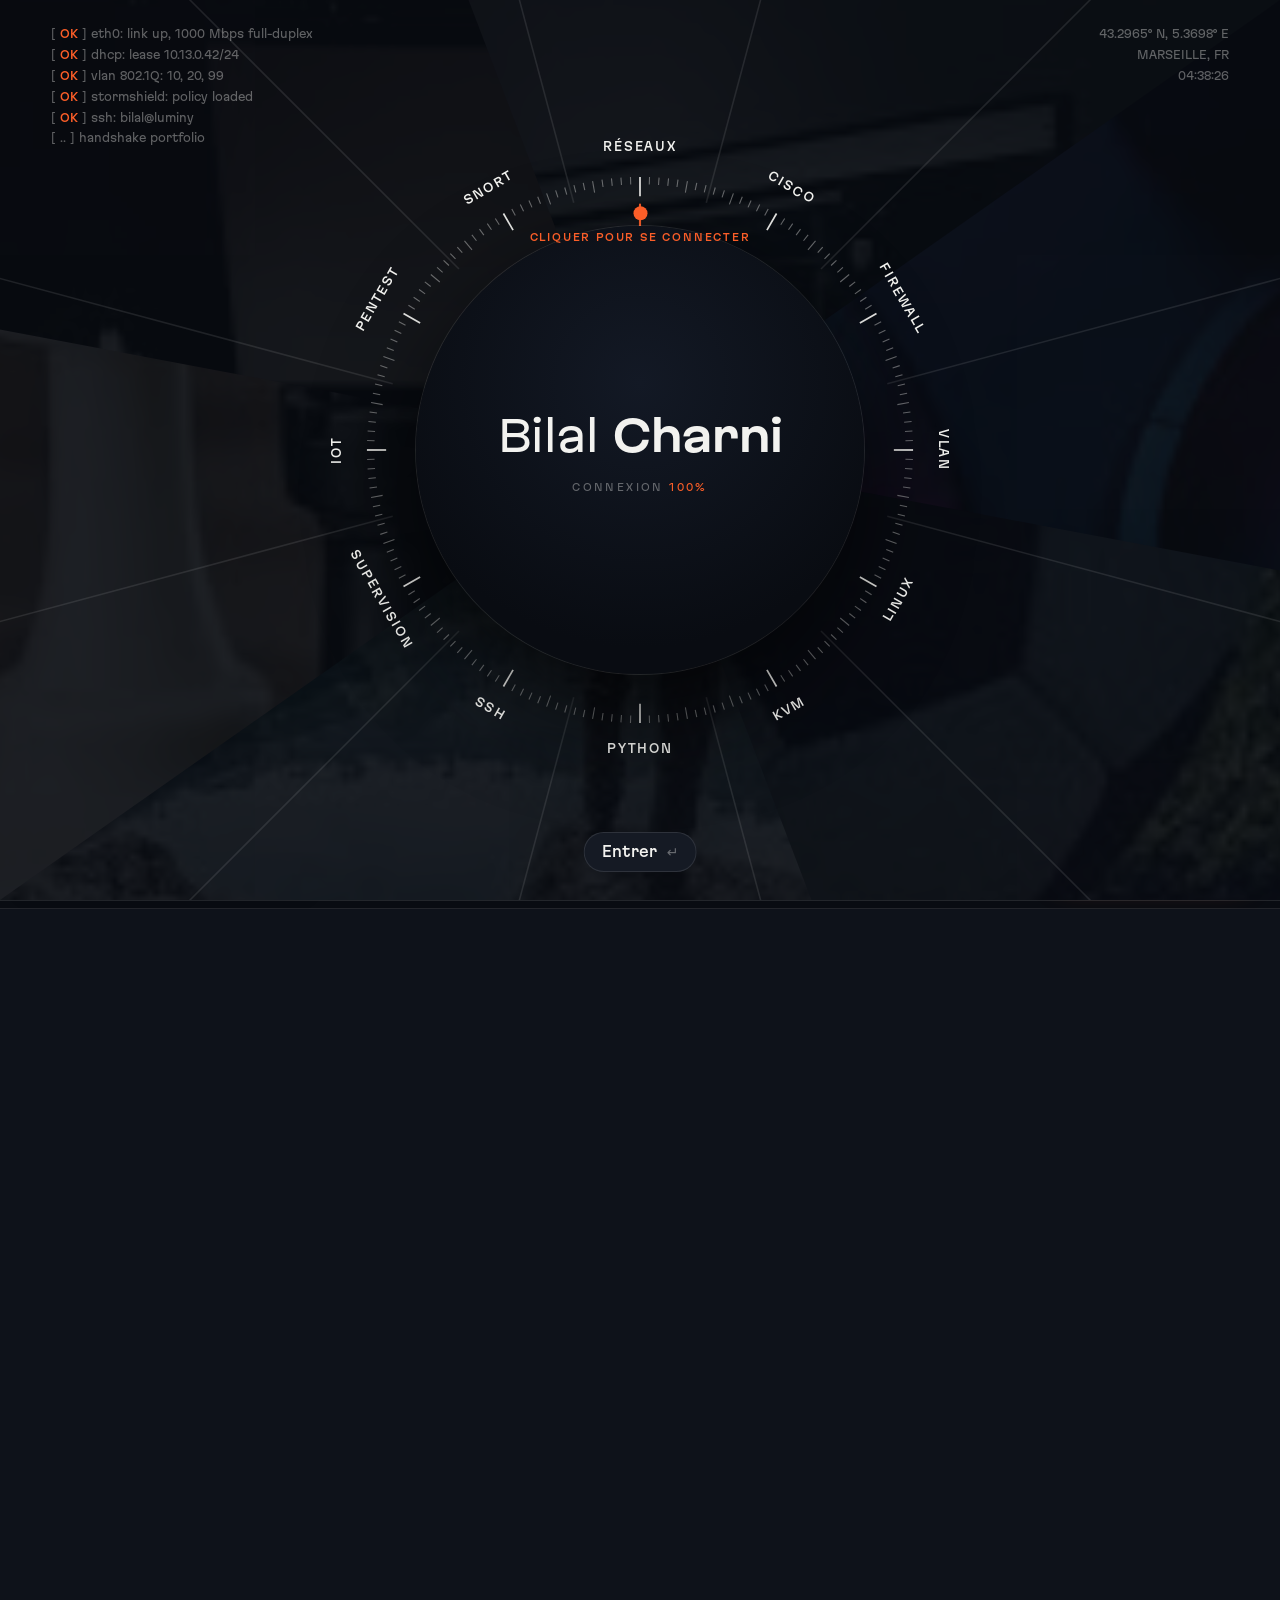
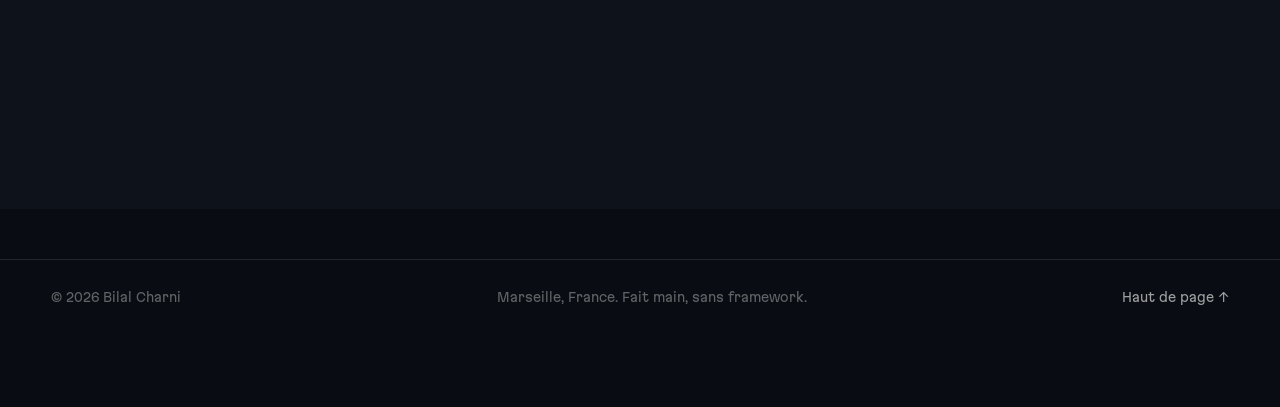
==== commit f513e95c: "Nouveau portfolio : 5 pages, nouvelle direction artistique - Accueil, Compétences, Projets, Parcours" ====
--- a/index.html
+++ b/index.html
@@ -1,1138 +1,71 @@
 <!DOCTYPE html>
 <html lang="fr">
 <head>
-    <meta charset="UTF-8">
-    <meta name="viewport" content="width=device-width, initial-scale=1.0">
-    <title>Bilal Charni - Portfolio Cybersécurité</title>
-    <style>
-        /* --- VIBE VISUELLE : Midnight Blue & Neon Cyan --- */
-        :root {
-            --bg-color: #0a192f;
-            --card-bg: #112240;
-            --text-main: #ccd6f6;
-            --text-muted: #8892b0;
-            --accent: #64ffda; 
-            --accent-hover: #14b8a6;
-            --terminal-header: #1d2d50;
-        }
-        body {
-            font-family: 'Consolas', 'Segoe UI', Tahoma, Geneva, sans-serif;
-            margin: 0;
-            padding: 0;
-            background-color: var(--bg-color);
-            color: var(--text-main);
-            line-height: 1.7;
-        }
+<meta charset="UTF-8">
+<meta name="viewport" content="width=device-width, initial-scale=1.0">
+<title>Bilal Charni - Portfolio Cybersécurité</title>
+<meta name="description" content="Bilal Charni, étudiant en BUT Réseaux et Télécommunications (cybersécurité) à l'IUT d'Aix-Marseille. Recherche d'alternance en administration systèmes et réseaux.">
+<meta name="theme-color" content="#090c12">
+<link rel="icon" href="data:image/svg+xml,%3Csvg xmlns='http://www.w3.org/2000/svg' viewBox='0 0 32 32'%3E%3Crect width='32' height='32' rx='8' fill='%23090c12'/%3E%3Ccircle cx='16' cy='16' r='5' fill='%23fb5e28'/%3E%3C/svg%3E">
+<link rel="preload" href="fonts/MartianGrotesk-StdRg.woff2" as="font" type="font/woff2" crossorigin>
+<link rel="preload" href="fonts/MartianGrotesk-sWdBd.woff2" as="font" type="font/woff2" crossorigin>
+<link rel="stylesheet" href="assets/css/style.css">
+<script>try{if(sessionStorage.getItem("pt"))document.documentElement.classList.add("pt-enter")}catch(e){}</script>
+</head>
+<body data-page="home">
 
-        /* --- SYSTÈME BILINGUE (CSS) --- */
-        body[lang="en"] .fr { display: none !important; }
-        body[lang="fr"] .en { display: none !important; }
-        
-        .lang-toggle {
-            position: absolute;
-            top: 1.5rem;
-            right: 2rem;
-            background: rgba(17, 34, 64, 0.8);
-            border: 1px solid rgba(100, 255, 218, 0.3);
-            border-radius: 20px;
-            padding: 0.3rem 0.8rem;
-            display: flex;
-            gap: 10px;
-            z-index: 2000;
-        }
-        .lang-btn {
-            background: none; border: none;
-            color: var(--text-muted);
-            font-family: 'Consolas', monospace;
-            font-weight: bold;
-            font-size: 0.9rem;
-            cursor: pointer;
-            transition: color 0.3s;
-            padding: 0;
-        }
-        .lang-btn:hover { color: var(--accent-hover); }
-        .lang-btn.active { color: var(--accent); }
-        
-        /* HEADER MODERNISÉ */
-        header {
-            background-color: rgba(10, 25, 47, 0.85);
-            backdrop-filter: blur(10px);
-            padding: 2rem;
-            text-align: center;
-            border-bottom: 1px solid rgba(100, 255, 218, 0.2);
-            position: relative;
-        }
-        h1 { margin: 0; font-size: 2.5rem; color: var(--text-main); font-family: 'Segoe UI', sans-serif;}
-        h1 span { color: var(--accent); }
-        h2 { font-size: 1.1rem; font-weight: normal; color: var(--accent); margin-bottom: 1.5rem; letter-spacing: 1px;}
-        
-        nav {
-            display: flex;
-            justify-content: center;
-            gap: 1.5rem;
-            flex-wrap: wrap;
-        }
-        nav button {
-            background-color: transparent;
-            color: var(--text-muted);
-            border: 1px solid transparent;
-            padding: 0.5rem 1.2rem;
-            font-size: 1rem;
-            cursor: pointer;
-            border-radius: 4px;
-            transition: all 0.3s ease;
-            font-family: inherit;
-        }
-        nav button:hover { color: var(--accent); border-color: var(--accent); }
-        nav button.active {
-            color: var(--accent);
-            border-bottom: 2px solid var(--accent);
-            background-color: rgba(100, 255, 218, 0.05);
-        }
+<!-- Intro : cadran de connexion (une fois par visite) -->
+<div id="tuner" role="dialog" aria-label="Introduction">
+  <div class="wedges" aria-hidden="true"></div>
+  <svg class="rays" aria-hidden="true"></svg>
+  <div class="boot" aria-hidden="true"></div>
+  <div class="meta" aria-hidden="true">43.2965° N, 5.3698° E<br>MARSEILLE, FR<br><span id="clock">--:--:--</span></div>
+  <div class="dial">
+    <svg class="ring" viewBox="0 0 600 600" aria-hidden="true"><g class="ticks"></g><g class="labels"></g><g class="needle"><line x1="300" y1="70" x2="300" y2="96" stroke="#fb5e28" stroke-width="2" stroke-linecap="round"/></g></svg>
+    <div class="face"><div class="name">Bilal <b>Charni</b><small><span data-l="fr">Connexion</span><span data-l="en">Connecting</span> <span class="pct">0%</span></small></div></div>
+    <button class="tune" id="tuneBtn" aria-label="Entrer sur le portfolio"><i></i><small data-l="fr">Cliquer pour se connecter</small><small data-l="en">Click to connect</small></button>
+  </div>
+  <div class="enter"><button class="pill dark" data-enter><span data-l="fr">Entrer</span><span data-l="en">Enter</span> <em>↵</em></button></div>
+</div>
 
-        .container {
-            max-width: 1000px;
-            margin: 3rem auto;
-            padding: 0 1rem;
-        }
+<main id="main">
+<section id="hero">
+  <canvas id="corridor" aria-hidden="true"></canvas>
+  <div class="vig"></div><div class="fade"></div>
+  <article class="hero-card">
+    <div class="bar"><span style="display:flex;align-items:center"><span class="lights"><i></i><i></i><i></i></span>bilal@luminy:~$&nbsp;<span class="typed" id="typed"></span></span><b><span data-l="fr">En ligne</span><span data-l="en">Online</span></b></div>
+    <h1 class="st hero-st"><span data-l="fr">Administration <span class="lite">systèmes et réseaux.</span></span><span data-l="en">Systems &amp; <span class="lite">network administration.</span></span></h1>
+    <p data-l="fr">Moi, c'est Bilal. Étudiant en <strong>BUT Réseaux et Télécommunications, parcours cybersécurité</strong> à l'IUT d'Aix-Marseille. J'aime concevoir, configurer et sécuriser des infrastructures, et comprendre les systèmes de A à Z. Certifié <strong>Cisco CCNA 1, 2 et 3</strong> et <strong>Stormshield CSNA</strong>.</p>
+    <p data-l="en">I'm Bilal, a <strong>Bachelor's student in Networks and Telecommunications, Cybersecurity track</strong> at the IUT of Aix-Marseille. I love designing, configuring and securing infrastructures, and understanding systems from A to Z. Certified <strong>Cisco CCNA 1, 2 and 3</strong> and <strong>Stormshield CSNA</strong>.</p>
+    <div class="state"><code>&gt;&gt;&gt;</code>
+      <span data-l="fr">Je recherche une <strong>alternance</strong> en administration systèmes et réseaux, dès maintenant et jusqu'en août 2027 (16 semaines à l'IUT, 28 en entreprise). Ouvert aussi à un <strong>stage de mars à août 2027</strong>.</span>
+      <span data-l="en">Looking for a <strong>work-study position</strong> in systems and network administration, starting now until August 2027 (16 weeks at school, 28 in the company). Also open to an <strong>internship from March to August 2027</strong>.</span>
+    </div>
+    <div class="foot">
+      <div class="grp">
+        <a class="pill" href="CV/CV_Bilal_Charni.pdf" target="_blank" rel="noopener" data-mag>CV 2026 <em data-l="fr">Visualiser</em><em data-l="en">View</em></a>
+        <a class="pill dark" href="CV/CV_Bilal_Charni.pdf" download data-mag><span data-l="fr">Télécharger</span><span data-l="en">Download</span> <em>PDF</em></a>
+      </div>
+      <a class="round" href="#explorer" aria-label="Voir la suite" data-mag><svg viewBox="0 0 16 16" fill="none" stroke="currentColor" stroke-width="1.8"><path d="M8 2v12M3 9l5 5 5-5"/></svg></a>
+    </div>
+  </article>
+</section>
 
-        .page { display: none; animation: slideUp 0.5s ease forwards; opacity: 0; }
-        .page.active { display: block; }
-        @keyframes slideUp {
-            from { opacity: 0; transform: translateY(20px); }
-            to { opacity: 1; transform: translateY(0); }
-        }
+<div class="marquee" aria-hidden="true"><div class="track" id="marquee"></div></div>
 
-        /* CARTES STANDARDS */
-        .card {
-            background-color: var(--card-bg);
-            border-radius: 12px;
-            padding: 2.5rem;
-            margin-bottom: 2rem;
-            box-shadow: 0 10px 30px -15px rgba(2,12,27,0.7);
-            border: 1px solid transparent;
-            transition: all 0.3s ease;
-        }
+<section class="sec" id="explorer">
+  <div class="sec-h reveal"><svg viewBox="0 0 54 16" fill="none"><path d="M1 4l5 8 5-8" stroke="#fb5e28" stroke-width="2" stroke-linecap="round" stroke-linejoin="round"/><path d="M16 8l3-4 3 8 3-8 3 8 3-8 3 8 3-8 3 8 3-8 3 4" stroke="#f2f2ef" stroke-width="1.4" stroke-linecap="round" stroke-linejoin="round"/></svg><h2 class="st"><span data-l="fr">Explorer le portfolio</span><span data-l="en">Explore the portfolio</span></h2></div>
+  <div class="explore">
+    <a class="ex reveal" href="competences.html"><span class="round" aria-hidden="true"><svg viewBox="0 0 16 16" fill="none" stroke="currentColor" stroke-width="1.8"><path d="M4 12L12 4M5 4h7v7"/></svg></span><span class="num">02</span><div><h3><span data-l="fr">Compétences</span><span data-l="en">Skills</span></h3><p data-l="fr">Réseau Cisco, pare-feu Stormshield, Linux, virtualisation, scripts Python.</p><p data-l="en">Cisco networking, Stormshield firewalls, Linux, virtualisation, Python scripting.</p></div></a>
+    <a class="ex reveal" href="projets.html"><span class="round" aria-hidden="true"><svg viewBox="0 0 16 16" fill="none" stroke="currentColor" stroke-width="1.8"><path d="M4 12L12 4M5 4h7v7"/></svg></span><span class="num">03</span><div><h3><span data-l="fr">Projets</span><span data-l="en">Projects</span></h3><p data-l="fr">Pentest, centralisation de logs, supervision DHCP et vidéosurveillance.</p><p data-l="en">Pentest, log centralisation, DHCP supervision and video surveillance.</p></div></a>
+    <a class="ex reveal" href="parcours.html"><span class="round" aria-hidden="true"><svg viewBox="0 0 16 16" fill="none" stroke="currentColor" stroke-width="1.8"><path d="M4 12L12 4M5 4h7v7"/></svg></span><span class="num">04</span><div><h3><span data-l="fr">Parcours</span><span data-l="en">Experience</span></h3><p data-l="fr">Stage IoT à Luminy, formation, certifications, passions et objectifs.</p><p data-l="en">IoT internship at Luminy, education, certifications, interests and goals.</p></div></a>
+    <a class="ex reveal" href="contact.html"><span class="round" aria-hidden="true"><svg viewBox="0 0 16 16" fill="none" stroke="currentColor" stroke-width="1.8"><path d="M4 12L12 4M5 4h7v7"/></svg></span><span class="num">05</span><div><h3>Contact</h3><p data-l="fr">Mail, téléphone, LinkedIn et CV à télécharger.</p><p data-l="en">Email, phone, LinkedIn and downloadable CV.</p></div></a>
+  </div>
+</section>
+</main>
 
-        /* STYLE ACCUEIL : TERMINAL */
-        .terminal-window {
-            background-color: #0d1a30;
-            border-radius: 10px;
-            box-shadow: 0 20px 40px rgba(0,0,0,0.5);
-            overflow: hidden;
-            border: 1px solid rgba(100, 255, 218, 0.2);
-            margin-bottom: 2rem;
-        }
-        .terminal-header {
-            background-color: var(--terminal-header);
-            padding: 10px 15px;
-            display: flex;
-            align-items: center;
-            border-bottom: 1px solid rgba(255,255,255,0.1);
-        }
-        .terminal-dots { display: flex; gap: 8px; }
-        .t-dot { width: 12px; height: 12px; border-radius: 50%; }
-        .t-dot.red { background-color: #ff5f56; }
-        .t-dot.yellow { background-color: #ffbd2e; }
-        .t-dot.green { background-color: #27c93f; }
-        .terminal-title {
-            margin-left: 20px;
-            color: var(--text-muted);
-            font-size: 0.9rem;
-            font-family: 'Consolas', monospace;
-        }
-        .terminal-body {
-            padding: 2.5rem;
-            font-family: 'Consolas', monospace;
-        }
-        .prompt::before { content: 'bilal@admin:~$ '; color: var(--accent); }
-        .typewriter {
-            color: var(--text-main);
-            border-right: 2px solid var(--accent);
-            white-space: nowrap;
-            overflow: hidden;
-            animation: typing 2s steps(30, end), blink 0.75s step-end infinite;
-        }
-        @keyframes typing { from { width: 0 } to { width: 100% } }
-        @keyframes blink { from, to { border-color: transparent } 50% { border-color: var(--accent); } }
-
-        /* TYPOGRAPHIE GENERALE */
-        h3 { 
-            color: var(--text-main); 
-            font-size: 1.5rem; 
-            margin-top: 0; 
-            display: flex; 
-            align-items: center; 
-            font-family: 'Segoe UI', sans-serif;
-        }
-        h3::before { content: '/> '; color: var(--accent); margin-right: 10px; font-family: 'Consolas', monospace;}
-        h4 { color: var(--text-main); font-size: 1.2rem; margin-bottom: 0.5rem; font-family: 'Segoe UI', sans-serif;}
-        .sub-title { color: var(--accent); font-size: 0.9rem; letter-spacing: 1px; text-transform: uppercase; margin-bottom: 0.5rem; display: block; }
-        .badge { background: rgba(100, 255, 218, 0.1); color: var(--accent); padding: 0.3rem 0.8rem; border-radius: 20px; font-size: 0.8rem; margin-right: 0.5rem; display: inline-block; margin-bottom: 0.5rem; font-family: 'Segoe UI', sans-serif;}
-        .section-divider { border: 0; border-top: 1px solid rgba(136, 146, 176, 0.2); margin: 2.5rem 0; }
-        .section-title { font-size: 1.3rem; color: var(--text-main); margin-bottom: 1.5rem; border-left: 4px solid var(--accent); padding-left: 10px; font-family: 'Segoe UI', sans-serif; }
-
-        /* --- BOUTONS STYLES --- */
-        .btn-style { 
-            display: inline-flex; 
-            align-items: center;
-            justify-content: center;
-            gap: 0.5rem;
-            padding: 0.8rem 1.8rem; 
-            border: 2px solid var(--accent); 
-            color: var(--accent); 
-            text-decoration: none; 
-            border-radius: 8px; 
-            transition: all 0.3s ease; 
-            font-family: 'Consolas', monospace; 
-            font-weight: bold; 
-            font-size: 0.9rem;
-            box-shadow: 0 4px 6px rgba(0, 0, 0, 0.1);
-        }
-        .btn-style:hover { 
-            background-color: rgba(100, 255, 218, 0.15); 
-            transform: translateY(-3px);
-            box-shadow: 0 6px 15px rgba(100, 255, 218, 0.2);
-        }
-        .btn-filled { 
-            background-color: var(--accent); 
-            color: var(--bg-color); 
-        }
-        .btn-filled:hover { 
-            background-color: var(--accent-hover); 
-            color: var(--bg-color);
-            border-color: var(--accent-hover);
-            box-shadow: 0 6px 15px rgba(100, 255, 218, 0.4);
-        }
-
-        /* --- COMPÉTENCES EN CARTES ET TAGS --- */
-        .skills-grid {
-            display: grid;
-            grid-template-columns: repeat(auto-fit, minmax(300px, 1fr));
-            gap: 1.5rem;
-            margin-top: 1.5rem;
-        }
-        .skill-box {
-            background: linear-gradient(145deg, rgba(17, 34, 64, 0.6), rgba(10, 25, 47, 0.8));
-            border: 1px solid rgba(136, 146, 176, 0.1);
-            border-radius: 10px;
-            padding: 1.5rem;
-            transition: all 0.3s ease;
-            position: relative;
-            overflow: hidden;
-        }
-        .skill-box::before {
-            content: '';
-            position: absolute;
-            top: 0; left: 0; width: 4px; height: 100%;
-            background-color: var(--accent);
-            opacity: 0;
-            transition: opacity 0.3s, box-shadow 0.3s;
-        }
-        .skill-box:hover {
-            transform: translateY(-5px);
-            border-color: rgba(100, 255, 218, 0.3);
-            box-shadow: 0 10px 30px rgba(0,0,0,0.5);
-        }
-        .skill-box:hover::before {
-            opacity: 1;
-            box-shadow: 0 0 15px var(--accent);
-        }
-        .skill-header { display: flex; align-items: center; margin-bottom: 1.2rem; }
-        .skill-icon {
-            font-size: 0.9rem; margin-right: 1rem; background: rgba(100, 255, 218, 0.1); width: 45px; height: 45px;
-            display: flex; align-items: center; justify-content: center; border-radius: 8px; color: var(--accent); border: 1px solid rgba(100, 255, 218, 0.2); font-weight: bold; font-family: 'Consolas', monospace;
-        }
-        .skill-title { color: var(--text-main); font-size: 1.1rem; font-family: 'Segoe UI', sans-serif; font-weight: bold; margin: 0; }
-        .skill-tags { display: flex; flex-wrap: wrap; gap: 0.5rem; }
-        .skill-tag {
-            background-color: rgba(10, 25, 47, 0.8); color: var(--text-muted); border: 1px solid rgba(136, 146, 176, 0.3); padding: 0.4rem 0.8rem;
-            border-radius: 4px; font-size: 0.85rem; font-family: 'Consolas', monospace; transition: all 0.3s; cursor: default;
-        }
-        .skill-tag:hover { border-color: var(--accent); color: var(--accent); background-color: rgba(100, 255, 218, 0.05); }
-
-        /* --- CARROUSEL EXPERIENCES --- */
-        .carousel-container {
-            position: relative; background-color: #0f1c35; border-radius: 10px; padding: 2rem 3rem 3rem 3rem; margin-top: 1.5rem; border: 1px solid rgba(100, 255, 218, 0.1);
-        }
-        .carousel-track-container { overflow: hidden; padding: 1rem 0; }
-        .carousel-track { display: flex; transition: transform 0.5s cubic-bezier(0.25, 1, 0.5, 1); }
-        .carousel-slide { flex: 0 0 100%; box-sizing: border-box; padding: 0 1rem; }
-        .carousel-slide ul { list-style-type: none; padding: 0; }
-        .carousel-slide li { margin-bottom: 1rem; padding-left: 1.5rem; position: relative; }
-        .carousel-slide li::before { content: '▹'; position: absolute; left: 0; color: var(--accent); font-size: 1.2rem; line-height: 1.2;}
-        .carousel-btn {
-            position: absolute; top: 45%; transform: translateY(-50%); background: transparent; color: var(--accent); border: 1px solid var(--accent);
-            width: 35px; height: 35px; border-radius: 50%; font-size: 1.2rem; cursor: pointer; z-index: 10; display: flex; align-items: center; justify-content: center; transition: all 0.3s; font-family: 'Consolas', monospace;
-        }
-        .carousel-btn:hover { background-color: rgba(100, 255, 218, 0.2); }
-        .prev-btn { left: 10px; }
-        .next-btn { right: 10px; }
-        .carousel-dots { position: absolute; bottom: 15px; left: 50%; transform: translateX(-50%); display: flex; gap: 10px; }
-        .dot { width: 10px; height: 10px; border-radius: 50%; background-color: var(--text-muted); opacity: 0.5; cursor: pointer; transition: all 0.3s; }
-        .dot.active { opacity: 1; background-color: var(--accent); transform: scale(1.2); }
-
-        /* --- CARTES PROJETS CLICKABLES --- */
-        .grid-projects { display: grid; grid-template-columns: repeat(auto-fit, minmax(280px, 1fr)); gap: 2rem; margin-top: 1.5rem; }
-        .project-card-clickable {
-            background: linear-gradient(145deg, rgba(17, 34, 64, 0.8), rgba(10, 25, 47, 0.9)); border: 1px solid rgba(100, 255, 218, 0.2); padding: 2rem;
-            border-radius: 8px; box-shadow: 0 8px 32px 0 rgba(0, 0, 0, 0.3); cursor: pointer; transition: all 0.3s ease; position: relative; overflow: hidden; display: flex; flex-direction: column; justify-content: space-between;
-        }
-        .project-card-clickable:hover { transform: translateY(-5px); border-color: var(--accent); box-shadow: 0 10px 40px rgba(100, 255, 218, 0.15); }
-        .project-card-clickable::before { content: '>>'; position: absolute; bottom: 20px; right: 20px; color: var(--accent); font-weight: bold; font-family: 'Consolas', monospace; font-size: 1.2rem; opacity: 0; transition: opacity 0.3s; }
-        .project-card-clickable:hover::before { opacity: 1; }
-
-        /* --- FENÊTRE MODAL --- */
-        .modal-overlay {
-            display: none; position: fixed; top: 0; left: 0; width: 100%; height: 100%; background-color: rgba(2, 12, 27, 0.85); backdrop-filter: blur(5px); z-index: 2000; justify-content: center; align-items: center; animation: fadeIn 0.3s forwards;
-        }
-        @keyframes fadeIn { from {opacity: 0;} to {opacity: 1;} }
-        .modal-content { background-color: var(--card-bg); width: 90%; max-width: 700px; max-height: 80vh; overflow-y: auto; border-radius: 12px; padding: 3rem; border: 1px solid var(--accent); position: relative; box-shadow: 0 20px 50px rgba(0,0,0,0.5); }
-        .modal-content ul { list-style-type: none; padding: 0; }
-        .modal-content li { margin-bottom: 1rem; padding-left: 1.5rem; position: relative; }
-        .modal-content li::before { content: '▹'; position: absolute; left: 0; color: var(--accent); font-size: 1.2rem; line-height: 1.2;}
-        .close-btn { position: absolute; top: 15px; right: 20px; color: var(--text-muted); font-size: 2rem; font-weight: bold; cursor: pointer; transition: color 0.3s; font-family: 'Consolas', monospace;}
-        .close-btn:hover { color: #ff5f56; }
-        .modal-body-text { margin-top: 1.5rem; color: var(--text-main); }
-        .modal-body-text p { margin-bottom: 1rem; }
-
-        /* --- BOÎTE D'ÉVALUATION (TRAJECTOIRE) --- */
-        .evaluation-box {
-            background: rgba(100, 255, 218, 0.05);
-            border-left: 4px solid var(--accent);
-            padding: 1.5rem;
-            margin-top: 2rem;
-            border-radius: 0 8px 8px 0;
-        }
-        .evaluation-box h5 {
-            color: var(--accent);
-            margin-top: 0;
-            margin-bottom: 1rem;
-            font-size: 1.1rem;
-            font-family: 'Segoe UI', sans-serif;
-            display: flex;
-            align-items: center;
-            gap: 10px;
-        }
-
-        /* --- STYLE PASSIONS (GRILLE SÉPARÉE) --- */
-        .passions-grid {
-            display: grid;
-            grid-template-columns: repeat(auto-fit, minmax(320px, 1fr));
-            gap: 1.5rem;
-        }
-        .passion-row {
-            display: flex; align-items: center; background-color: rgba(17, 34, 64, 0.6); border: 1px solid rgba(136, 146, 176, 0.1); border-radius: 100px 15px 15px 100px; padding: 0.8rem; transition: all 0.3s ease; height: 100%; box-sizing: border-box;
-        }
-        .passion-row:hover { border-color: rgba(100, 255, 218, 0.3); background-color: rgba(17, 34, 64, 0.9); transform: translateY(-5px); }
-        
-        .passion-circle-img { 
-            width: 90px; height: 90px; border-radius: 50%; border: 2px solid var(--accent); padding: 3px; flex-shrink: 0; background-color: var(--bg-color); position: relative; overflow: hidden; display: flex; align-items: center; justify-content: center; 
-        }
-        .passion-circle-img img { width: 100%; height: 100%; border-radius: 50%; object-fit: cover; }
-        
-        .passion-info { margin-left: 1.2rem; padding-right: 0.5rem; }
-        .passion-info h4 { margin-top: 0; margin-bottom: 0.3rem; font-family: 'Consolas', monospace; color: var(--accent); font-size: 1.05rem;}
-        .passion-info p { margin: 0; font-size: 0.85rem; color: var(--text-muted); line-height: 1.4;}
-
-        /* MEDIA QUERIES */
-        @media (max-width: 768px) { 
-            .passions-grid { grid-template-columns: 1fr; }
-            .passion-row { flex-direction: column; border-radius: 15px; text-align: center; padding: 2rem 1rem;}
-            .passion-info { margin-left: 0; margin-top: 1rem; padding: 0;}
-            .lang-toggle { top: 10px; right: 10px; }
-            .cv-buttons { flex-direction: column; }
-        }
-        
-        /* STYLE CONTACT */
-        .contact-box { text-align: center; padding: 3rem 1rem; }
-    </style>
-</head>
-<body lang="fr">
-
-    <header>
-        <div class="lang-toggle">
-            <button id="btn-fr" class="lang-btn active" onclick="setLang('fr')">FR</button>
-            <span style="color:var(--text-muted);">|</span>
-            <button id="btn-en" class="lang-btn" onclick="setLang('en')">EN</button>
-        </div>
-
-        <h1>Bilal <span>Charni</span></h1>
-        <h2 class="fr">CYBERSÉCURITÉ | ADMINISTRATION SYSTÈMES ET RÉSEAUX</h2>
-        <h2 class="en">CYBERSECURITY | SYSTEMS AND NETWORK ADMINISTRATION</h2>
-        
-        <nav>
-            <button class="active" onclick="changePage('accueil')">
-                <span class="fr">01. Accueil</span><span class="en">01. Home</span>
-            </button>
-            <button onclick="changePage('competences')">
-                <span class="fr">02. Compétences</span><span class="en">02. Skills</span>
-            </button>
-            <button onclick="changePage('projets')">
-                <span class="fr">03. Projets</span><span class="en">03. Projects</span>
-            </button>
-            <button onclick="changePage('experiences')">
-                <span class="fr">04. Expériences</span><span class="en">04. Experience</span>
-            </button>
-            <button onclick="changePage('passions')">
-                <span class="fr">05. Passions</span><span class="en">05. Interests</span>
-            </button>
-            <button onclick="changePage('avenir')">
-                <span class="fr">06. Avenir</span><span class="en">06. Future</span>
-            </button>
-            <button onclick="changePage('contact')">
-                <span class="fr">07. Contact</span><span class="en">07. Contact</span>
-            </button>
-        </nav>
-    </header>
-
-    <div class="container">
-        
-        <div id="accueil" class="page active">
-            <div class="terminal-window">
-                <div class="terminal-header">
-                    <div class="terminal-dots">
-                        <div class="t-dot red"></div>
-                        <div class="t-dot yellow"></div>
-                        <div class="t-dot green"></div>
-                    </div>
-                    <span class="terminal-title fr">bilal_charni_profil.sh</span>
-                    <span class="terminal-title en">bilal_charni_profile.sh</span>
-                </div>
-                <div class="terminal-body">
-                    <p><span class="prompt"></span><span class="typewriter">cat ./presentation.txt</span></p>
-                    <div style="margin-top: 1.5rem; color: var(--text-main);">
-                        <div class="fr">
-                            <p>Moi, c'est Bilal. Je suis étudiant en <strong>B.U.T. Réseaux et Télécommunications, parcours cybersécurité</strong> à l'IUT d'Aix-Marseille.</p>
-                            <p>Passionné par l'administration réseaux et systèmes, j'aime concevoir, configurer et sécuriser des infrastructures complexes. Rigoureux et investi, j'aime avoir la main sur le cœur des systèmes pour comprendre leur fonctionnement de A à Z.</p>
-                            <p>Titulaire de certifications reconnues comme les <strong>Cisco CCNA 1, CCNA 2 et CCNA 3</strong> et le <strong>Certified Stormshield Network Administrator (CSNA)</strong>, j'ai développé une solide expertise en routage dynamique, configuration de pare-feux (NGFW) et administration d'équipements actifs.</p>
-                            <div style="margin-top: 2rem; padding: 1rem; border: 1px dashed var(--accent);">
-                                <span style="color: var(--accent); font-weight: bold;">>>> STATUS_RECHERCHE : ACTIF</span><br>
-                                <span style="color: var(--text-muted);">Je recherche une alternance en Administration Systèmes et Réseaux, dès maintenant et jusqu'en août 2027 (16 semaines à l'IUT, 28 semaines en entreprise). Je suis aussi ouvert à un stage de mars à août 2027.</span>
-                            </div>
-                            
-                            <div class="cv-buttons" style="margin-top: 2.5rem; display: flex; gap: 1rem; justify-content: flex-start;">
-                                <a href="CV/CV_Bilal_Charni.pdf" target="_blank" class="btn-style">[ Visualiser ]</a>
-                                <a href="CV/CV_Bilal_Charni.pdf" download="CV_Bilal_Charni.pdf" class="btn-style btn-filled">[ Télécharger ]</a>
-                            </div>
-                        </div>
-
-                        <div class="en">
-                            <p>I'm Bilal. I am currently studying for a <strong>Bachelor's degree in Networks and Telecommunications, specializing in Cybersecurity</strong> at the IUT of Aix-Marseille.</p>
-                            <p>Passionate about network and systems administration, I love designing, configuring, and securing complex infrastructures. Rigorous and dedicated, I like to get to the core of systems to understand how they work from A to Z.</p>
-                            <p>Holding recognized certifications such as <strong>Cisco CCNA 1, CCNA 2 and CCNA 3</strong> and <strong>Certified Stormshield Network Administrator (CSNA)</strong>, I have developed solid expertise in dynamic routing, firewall configuration (NGFW), and active equipment administration.</p>
-                            <div style="margin-top: 2rem; padding: 1rem; border: 1px dashed var(--accent);">
-                                <span style="color: var(--accent); font-weight: bold;">>>> SEARCH_STATUS : ACTIVE</span><br>
-                                <span style="color: var(--text-muted);">I am looking for a work-study program (apprenticeship) in Systems and Network Administration, starting now and running until August 2027 (16 weeks at school, 28 weeks in the company). I am also open to an internship from March to August 2027.</span>
-                            </div>
-                            
-                            <div class="cv-buttons" style="margin-top: 2.5rem; display: flex; gap: 1rem; justify-content: flex-start;">
-                                <a href="CV/CV_Bilal_Charni.pdf" target="_blank" class="btn-style">[ View Resume ]</a>
-                                <a href="CV/CV_Bilal_Charni.pdf" download="CV_Bilal_Charni.pdf" class="btn-style btn-filled">[ Download ]</a>
-                            </div>
-                        </div>
-                    </div>
-                </div>
-            </div>
-        </div>
-
-        <div id="competences" class="page">
-            <div class="card">
-                <h3 class="fr">Mon Profil : Technique & Humain</h3>
-                <h3 class="en">My Profile: Technical & Interpersonal</h3>
-                
-                <div class="section-title fr">Hard Skills (Compétences Techniques)</div>
-                <div class="section-title en">Hard Skills (Technical Skills)</div>
-                
-                <p class="fr" style="color: var(--text-muted);">Technologies, protocoles et outils que je sais manipuler :</p>
-                <p class="en" style="color: var(--text-muted);">Technologies, protocols, and tools I know how to use:</p>
-                
-                <div class="skills-grid">
-                    <div class="skill-box">
-                        <div class="skill-header">
-                            <div class="skill-icon">SEC</div>
-                            <h4 class="skill-title fr">Réseaux & Sécurité</h4>
-                            <h4 class="skill-title en">Networks & Security</h4>
-                        </div>
-                        <div class="skill-tags">
-                            <span class="skill-tag">Cisco (Routing/Switching)</span>
-                            <span class="skill-tag">Stormshield NGFW</span>
-                            <span class="skill-tag">TCP/IP & VLAN</span>
-                            <span class="skill-tag">ACL & NAT/PAT</span>
-                            <span class="skill-tag">OSPF / RIP / EIGRP</span>
-                            <span class="skill-tag">Wireshark & Nmap</span>
-                        </div>
-                    </div>
-
-                    <div class="skill-box">
-                        <div class="skill-header">
-                            <div class="skill-icon">SYS</div>
-                            <h4 class="skill-title fr">Systèmes & Virtu</h4>
-                            <h4 class="skill-title en">Systems & Virtualization</h4>
-                        </div>
-                        <div class="skill-tags">
-                            <span class="skill-tag">GNU/Linux (Debian)</span>
-                            <span class="skill-tag">Windows Server</span>
-                            <span class="skill-tag">KVM / QEMU</span>
-                            <span class="skill-tag">Icinga 2</span>
-                            <span class="skill-tag">Grafana</span>
-                        </div>
-                    </div>
-
-                    <div class="skill-box">
-                        <div class="skill-header">
-                            <div class="skill-icon">DEV</div>
-                            <h4 class="skill-title fr">Dev & Scripting</h4>
-                            <h4 class="skill-title en">Dev & Scripting</h4>
-                        </div>
-                        <div class="skill-tags">
-                            <span class="skill-tag">Python 3</span>
-                            <span class="skill-tag">Bash Scripting</span>
-                            <span class="skill-tag">Flask Framework</span>
-                            <span class="skill-tag">HTML5 / CSS3</span>
-                            <span class="skill-tag">PHP & JavaScript</span>
-                        </div>
-                    </div>
-
-                    <div class="skill-box">
-                        <div class="skill-header">
-                            <div class="skill-icon">DAT</div>
-                            <h4 class="skill-title fr">Data & Services</h4>
-                            <h4 class="skill-title en">Data & Services</h4>
-                        </div>
-                        <div class="skill-tags">
-                            <span class="skill-tag">InfluxDB</span>
-                            <span class="skill-tag">MariaDB / MySQL</span>
-                            <span class="skill-tag">DHCP & DNS</span>
-                            <span class="skill-tag">Apache Web Server</span>
-                            <span class="skill-tag">SSH / Fabric</span>
-                            <span class="skill-tag">MQTT (Mosquitto)</span>
-                        </div>
-                    </div>
-                </div>
-
-                <hr class="section-divider">
-
-                <div class="section-title fr">Soft Skills (Compétences Humaines)</div>
-                <div class="section-title en">Soft Skills (Interpersonal Skills)</div>
-                
-                <p class="fr" style="color: var(--text-muted);">Le savoir-être forgé par mon parcours académique, pro et mes passions :</p>
-                <p class="en" style="color: var(--text-muted);">Interpersonal skills built through my academic, professional, and personal background:</p>
-
-                <div class="skills-grid">
-                    <div class="skill-box">
-                        <div class="skill-header">
-                            <div class="skill-icon">AUT</div>
-                            <h4 class="skill-title fr">Rigueur & Autonomie</h4>
-                            <h4 class="skill-title en">Rigor & Autonomy</h4>
-                        </div>
-                        <div class="skill-tags">
-                            <span class="skill-tag fr">Sens des responsabilités</span><span class="skill-tag en">Sense of responsibility</span>
-                            <span class="skill-tag fr">Gestion de priorités</span><span class="skill-tag en">Priority management</span>
-                            <span class="skill-tag fr">Fiabilité technique</span><span class="skill-tag en">Technical reliability</span>
-                        </div>
-                    </div>
-
-                    <div class="skill-box">
-                        <div class="skill-header">
-                            <div class="skill-icon">COL</div>
-                            <h4 class="skill-title fr">Esprit d'équipe & Relationnel</h4>
-                            <h4 class="skill-title en">Teamwork & Communication</h4>
-                        </div>
-                        <div class="skill-tags">
-                            <span class="skill-tag fr">Travail collaboratif</span><span class="skill-tag en">Collaborative work</span>
-                            <span class="skill-tag fr">Relationnel client</span><span class="skill-tag en">Customer relations</span>
-                            <span class="skill-tag fr">Écoute active</span><span class="skill-tag en">Active listening</span>
-                        </div>
-                    </div>
-
-                    <div class="skill-box">
-                        <div class="skill-header">
-                            <div class="skill-icon">LOG</div>
-                            <h4 class="skill-title fr">Analyse & Logique</h4>
-                            <h4 class="skill-title en">Analysis & Logic</h4>
-                        </div>
-                        <div class="skill-tags">
-                            <span class="skill-tag fr">Esprit stratégique</span><span class="skill-tag en">Strategic thinking</span>
-                            <span class="skill-tag fr">Résolution de problèmes</span><span class="skill-tag en">Problem-solving</span>
-                            <span class="skill-tag fr">Anticipation (Cyber)</span><span class="skill-tag en">Anticipation (Cyber)</span>
-                        </div>
-                    </div>
-
-                    <div class="skill-box">
-                        <div class="skill-header">
-                            <div class="skill-icon">ADA</div>
-                            <h4 class="skill-title fr">Adaptabilité & Curiosité</h4>
-                            <h4 class="skill-title en">Adaptability & Curiosity</h4>
-                        </div>
-                        <div class="skill-tags">
-                            <span class="skill-tag fr">Apprentissage rapide</span><span class="skill-tag en">Fast learner</span>
-                            <span class="skill-tag fr">Veille technologique active</span><span class="skill-tag en">Active tech watch</span>
-                            <span class="skill-tag fr">Polyvalence</span><span class="skill-tag en">Versatility</span>
-                        </div>
-                    </div>
-                </div>
-
-            </div>
-        </div>
-
-        <div id="projets" class="page">
-            <div class="card">
-                <h3 class="fr">Projets Techniques</h3>
-                <h3 class="en">Technical Projects</h3>
-                
-                <p class="fr" style="color: var(--text-muted);">Cliquez sur un projet pour afficher les détails d'implémentation et mon bilan de compétences.</p>
-                <p class="en" style="color: var(--text-muted);">Click on a project to view implementation details and my skill development review.</p>
-                
-                <div class="grid-projects">
-                    <div class="project-card-clickable" onclick="openModal('modal-pentest')">
-                        <div>
-                            <h4 class="fr">Pentest & Sécurité</h4>
-                            <h4 class="en">Pentest & Security</h4>
-                            <span class="sub-title fr">SAÉ Cybersécurité</span>
-                            <span class="sub-title en">Cybersecurity Project</span>
-                            <p class="fr" style="font-size: 0.9rem; color: var(--text-muted); margin-bottom: 1.5rem;">Déploiement d'architecture sécurisée, élaboration de scénarios d'attaque en groupe et exploitation (XSS, Hydra).</p>
-                            <p class="en" style="font-size: 0.9rem; color: var(--text-muted); margin-bottom: 1.5rem;">Deployment of a secure architecture, group attack scenario planning, and exploitation (XSS, Hydra).</p>
-                        </div>
-                        <div>
-                            <span class="badge">XSS / Hydra</span> <span class="badge">Snort</span>
-                        </div>
-                    </div>
-
-                    <div class="project-card-clickable" onclick="openModal('modal-logs')">
-                        <div>
-                            <h4 class="fr">Centralisation Logs</h4>
-                            <h4 class="en">Log Centralization</h4>
-                            <span class="sub-title">SAÉ 302</span>
-                            <p class="fr" style="font-size: 0.9rem; color: var(--text-muted); margin-bottom: 1.5rem;">Création d'une application web Python (Flask) pour consulter les journaux de machines distantes via SSH.</p>
-                            <p class="en" style="font-size: 0.9rem; color: var(--text-muted); margin-bottom: 1.5rem;">Creation of a Python (Flask) web application to consult remote machine logs via SSH.</p>
-                        </div>
-                        <div>
-                            <span class="badge">Python</span> <span class="badge">SSH</span>
-                        </div>
-                    </div>
-
-                    <div class="project-card-clickable" onclick="openModal('modal-dhcp')">
-                        <div>
-                            <h4 class="fr">Supervision DHCP</h4>
-                            <h4 class="en">DHCP Supervision</h4>
-                            <span class="sub-title fr">Admin Réseaux & Systèmes</span>
-                            <span class="sub-title en">Systems & Networks Admin</span>
-                            <p class="fr" style="font-size: 0.9rem; color: var(--text-muted); margin-bottom: 1.5rem;">Gestion centralisée de baux DHCP sur multi-sites avec VLAN, NAT et automatisation Python/Fabric.</p>
-                            <p class="en" style="font-size: 0.9rem; color: var(--text-muted); margin-bottom: 1.5rem;">Centralized DHCP lease management across multi-sites with VLAN, NAT, and Python/Fabric automation.</p>
-                        </div>
-                        <div>
-                            <span class="badge">VLAN/NAT</span> <span class="badge">Python/Fabric</span>
-                        </div>
-                    </div>
-
-                    <div class="project-card-clickable" onclick="openModal('modal-video')">
-                        <div>
-                            <h4 class="fr">Vidéosurveillance</h4>
-                            <h4 class="en">Video Surveillance</h4>
-                            <span class="sub-title fr">SAÉ 103 & 202</span>
-                            <span class="sub-title en">SAÉ 103 & 202</span>
-                            <p class="fr" style="font-size: 0.9rem; color: var(--text-muted); margin-bottom: 1.5rem;">Système de sécurité en Python avec caméra IP Axis : détection de mouvement, temporisation badge, captures et alertes e-mail.</p>
-                            <p class="en" style="font-size: 0.9rem; color: var(--text-muted); margin-bottom: 1.5rem;">Python security system with Axis IP camera: motion detection, badge timer, screenshots, and email alerts.</p>
-                        </div>
-                        <div>
-                            <span class="badge">Python</span> <span class="badge">Caméra Axis</span>
-                        </div>
-                    </div>
-                </div>
-            </div>
-        </div>
-
-        <div id="experiences" class="page">
-            <div class="card">
-                <h3 class="fr">Mon Parcours</h3>
-                <h3 class="en">My Experience</h3>
-                
-                <div class="carousel-container" id="exp-carousel">
-                    <button class="carousel-btn prev-btn" onclick="moveSlide('exp-carousel', -1)">&#10094;</button>
-                    
-                    <div class="carousel-track-container">
-                        <div class="carousel-track">
-                            
-                            <div class="carousel-slide">
-                                <h4 class="fr" style="color: var(--accent);">Stagiaire Systèmes et Réseaux (IoT)</h4>
-                                <h4 class="en" style="color: var(--accent);">Systems and Networks Intern (IoT)</h4>
-                                
-                                <span class="sub-title fr">Avril 2026 - Juin 2026 | Univ. d'Aix-Marseille (Luminy)</span>
-                                <span class="sub-title en">April 2026 - June 2026 | Aix-Marseille University (Luminy)</span>
-                                
-                                <div class="fr">
-                                    <p>J'ai eu l'opportunité de gérer le déploiement d'une infrastructure IoT de bout en bout. Mes missions allaient de la base système jusqu'à la data visualisation :</p>
-                                    <ul>
-                                        <li>Déploiement et gestion de machines virtuelles isolées avec <strong>QEMU/KVM</strong> sur un environnement <strong>Debian Linux</strong>.</li>
-                                        <li>Configuration avancée de passerelles réseaux physiques (<strong>Raspberry Pi</strong>) incluant des tunnels SSH, des Hotspots Wi-Fi et l'intégration du protocole <strong>MQTT</strong>.</li>
-                                        <li>Administration des bases de données <strong>InfluxDB</strong> et <strong>MariaDB</strong> pour le requêtage et le stockage des données capteurs.</li>
-                                        <li>Mise en œuvre d'une supervision active avec <strong>Icinga 2</strong> couplée à des tableaux de bord dynamiques sous <strong>Grafana</strong>.</li>
-                                    </ul>
-                                </div>
-                                <div class="en">
-                                    <p>I had the opportunity to manage the deployment of an IoT infrastructure from end to end. My missions ranged from the system base to data visualization:</p>
-                                    <ul>
-                                        <li>Deployment and management of isolated virtual machines with <strong>QEMU/KVM</strong> on a <strong>Debian Linux</strong> environment.</li>
-                                        <li>Advanced configuration of physical network gateways (<strong>Raspberry Pi</strong>) including SSH tunnels, Wi-Fi Hotspots, and <strong>MQTT</strong> protocol integration.</li>
-                                        <li>Administration of <strong>InfluxDB</strong> and <strong>MariaDB</strong> databases for querying and storing sensor data.</li>
-                                        <li>Implementation of active monitoring with <strong>Icinga 2</strong> coupled with dynamic dashboards using <strong>Grafana</strong>.</li>
-                                    </ul>
-                                </div>
-                            </div>
-
-                            <div class="carousel-slide">
-                                <h4 class="fr" style="color: var(--accent);">Employé Polyvalent (Épicerie)</h4>
-                                <h4 class="en" style="color: var(--accent);">Versatile Employee (Grocery Store)</h4>
-                                <span class="sub-title">2022 - 2024</span>
-                                
-                                <div class="fr">
-                                    <p>Premiers pas dans le monde professionnel dès l'âge de 16 ans ! Pendant deux ans, j'ai cumulé mes études avec ce poste exigeant qui m'a appris énormément sur le plan humain et organisationnel :</p>
-                                    <ul>
-                                        <li><strong>Gestion autonome :</strong> Tenue de la caisse, gestion des flux financiers et ouverture/fermeture de la boutique.</li>
-                                        <li><strong>Relationnel client :</strong> Accueil, conseil et fidélisation d'une clientèle de quartier variée.</li>
-                                        <li><strong>Logistique :</strong> Maintien de l'organisation des rayons, inventaires réguliers et gestion stricte des stocks.</li>
-                                    </ul>
-                                    <p><em>Bilan : Cette expérience m'a forgé une grande autonomie, un sens aigu des responsabilités et une forte capacité d'adaptation face aux imprévus.</em></p>
-                                </div>
-                                <div class="en">
-                                    <p>First steps in the professional world at the age of 16! For two years, I combined my studies with this demanding job which taught me a lot on a human and organizational level:</p>
-                                    <ul>
-                                        <li><strong>Autonomous management:</strong> Cash register management, financial flows, and opening/closing the shop.</li>
-                                        <li><strong>Customer relations:</strong> Welcoming, advising, and building loyalty with a diverse neighborhood clientele.</li>
-                                        <li><strong>Logistics:</strong> Maintaining shelf organization, regular inventories, and strict stock management.</li>
-                                    </ul>
-                                    <p><em>Summary: This experience forged my autonomy, a strong sense of responsibility, and a great capacity to adapt to unforeseen events.</em></p>
-                                </div>
-                            </div>
-
-                        </div>
-                    </div>
-                    
-                    <button class="carousel-btn next-btn" onclick="moveSlide('exp-carousel', 1)">&#10095;</button>
-
-                    <div class="carousel-dots" id="exp-dots">
-                        <div class="dot active" onclick="goToSlide('exp-carousel', 0)"></div>
-                        <div class="dot" onclick="goToSlide('exp-carousel', 1)"></div>
-                    </div>
-                </div>
-            </div>
-        </div>
-
-        <div id="passions" class="page">
-            <div class="card">
-                <h3 class="fr">Mes Passions & Loisirs</h3>
-                <h3 class="en">My Passions & Hobbies</h3>
-                
-                <p class="fr" style="color: var(--text-muted); margin-bottom: 2rem;">En dehors des cours et du travail, voici ce qui m'anime au quotidien :</p>
-                <p class="en" style="color: var(--text-muted); margin-bottom: 2rem;">Outside of classes and work, here is what drives me daily:</p>
-                
-                <div class="passions-grid">
-                    <div class="passion-row">
-                        <div class="passion-circle-img">
-                            <img src="photo/Homelab.jpg" alt="Homelab" onerror="this.style.backgroundColor='#112240'; this.style.color='var(--accent)'; this.innerHTML='<span style=\'font-size:1.5rem; font-family: Consolas;\'>SRV</span>';">
-                        </div>
-                        <div class="passion-info">
-                            <h4 class="fr">>_ Homelab</h4>
-                            <h4 class="en">>_ Homelab</h4>
-                            <p class="fr">Passionné par l'auto-hébergement, j'aime recycler du matériel pour configurer mes propres services persos (ex: bloqueur de pub Pi-hole, serveurs locaux).</p>
-                            <p class="en">Passionate about self-hosting, I like to repurpose hardware to configure my own personal services (e.g., Pi-hole ad blocker, local servers).</p>
-                        </div>
-                    </div>
-
-                    <div class="passion-row">
-                        <div class="passion-circle-img">
-                            <img src="photo/Gaming.jpg" alt="Gaming" onerror="this.style.backgroundColor='#112240'; this.style.color='var(--accent)'; this.innerHTML='<span style=\'font-size:1.5rem; font-family: Consolas;\'>GAME</span>';">
-                        </div>
-                        <div class="passion-info">
-                            <h4 class="fr">>_ Gaming</h4>
-                            <h4 class="en">>_ Gaming</h4>
-                            <p class="fr">Sur mon temps libre, je suis un grand amateur de jeux vidéo. C'est mon moyen favori pour décompresser, m'évader et jouer en équipe.</p>
-                            <p class="en">In my free time, I am a big fan of video games. It's my favorite way to unwind, escape, and play as a team.</p>
-                        </div>
-                    </div>
-
-                    <div class="passion-row">
-                        <div class="passion-circle-img">
-                            <img src="photo/Football.jpg" alt="Football" onerror="this.style.backgroundColor='#112240'; this.style.color='var(--accent)'; this.innerHTML='<span style=\'font-size:1.5rem; font-family: Consolas;\'>FOOT</span>';">
-                        </div>
-                        <div class="passion-info">
-                            <h4 class="fr">>_ Football</h4>
-                            <h4 class="en">>_ Football</h4>
-                            <p class="fr">Je pratique régulièrement le football. Cela me permet de me dépenser physiquement, de travailler mon cardio et de cultiver l'esprit d'équipe.</p>
-                            <p class="en">I regularly play football. It allows me to exert myself physically, work on my cardio, and cultivate team spirit.</p>
-                        </div>
-                    </div>
-
-                    <div class="passion-row">
-                        <div class="passion-circle-img">
-                            <img src="photo/Randonnée.jpg" alt="Randonnée" onerror="this.style.backgroundColor='#112240'; this.style.color='var(--accent)'; this.innerHTML='<span style=\'font-size:1.5rem; font-family: Consolas;\'>WALK</span>';">
-                        </div>
-                        <div class="passion-info">
-                            <h4 class="fr">>_ Randonnée</h4>
-                            <h4 class="en">>_ Hiking</h4>
-                            <p class="fr">Pour déconnecter des écrans, j'adore partir marcher en pleine nature, explorer de nouveaux paysages et repousser mes limites.</p>
-                            <p class="en">To disconnect from screens, I love to go walking in nature, explore new landscapes, and push my limits.</p>
-                        </div>
-                    </div>
-
-                    <div class="passion-row">
-                        <div class="passion-circle-img">
-                            <img src="photo/Échecs.jpg" alt="Échecs" onerror="this.style.backgroundColor='#112240'; this.style.color='var(--accent)'; this.innerHTML='<span style=\'font-size:1.5rem; font-family: Consolas;\'>CHSS</span>';">
-                        </div>
-                        <div class="passion-info">
-                            <h4 class="fr">>_ Échecs</h4>
-                            <h4 class="en">>_ Chess</h4>
-                            <p class="fr">J'aime stimuler mon esprit d'analyse et ma patience avec les échecs, un jeu de stratégie et d'anticipation parfait pour la cybersécurité.</p>
-                            <p class="en">I like to stimulate my analytical mind and patience with chess, a strategy and anticipation game perfect for cybersecurity.</p>
-                        </div>
-                    </div>
-
-                    <div class="passion-row">
-                        <div class="passion-circle-img">
-                            <img src="photo/Cinéma.jpg" alt="Cinéma" onerror="this.style.backgroundColor='#112240'; this.style.color='var(--accent)'; this.innerHTML='<span style=\'font-size:1.5rem; font-family: Consolas;\'>FILM</span>';">
-                        </div>
-                        <div class="passion-info">
-                            <h4 class="fr">>_ Cinéma</h4>
-                            <h4 class="en">>_ Cinema</h4>
-                            <p class="fr">Côté culture, je suis un petit cinéphile, avec une forte préférence pour les univers de fantasy et les thrillers psychologiques.</p>
-                            <p class="en">On the culture side, I am somewhat of a movie buff, with a strong preference for fantasy universes and psychological thrillers.</p>
-                        </div>
-                    </div>
-                </div>
-
-            </div>
-        </div>
-
-        <div id="avenir" class="page">
-            <div class="card">
-                <h3 class="fr">Mes Projets d'Avenir</h3>
-                <h3 class="en">My Future Plans</h3>
-                
-                <p class="fr" style="color: var(--text-muted); margin-bottom: 2rem;">Voici la trajectoire que je me suis fixée pour mon évolution académique et professionnelle :</p>
-                <p class="en" style="color: var(--text-muted); margin-bottom: 2rem;">Here is the trajectory I have set for my academic and professional growth:</p>
-                
-                <div class="skills-grid">
-                    <div class="skill-box">
-                        <div class="skill-header">
-                            <div class="skill-icon">01</div>
-                            <h4 class="skill-title fr">Court terme : Alternance</h4>
-                            <h4 class="skill-title en">Short term: Work-Study</h4>
-                        </div>
-                        <p class="fr" style="font-size: 0.95rem; margin-top: 0; color: var(--text-main);">Obtenir mon B.U.T. Réseaux et Télécommunications tout en accumulant une expérience forte et concrète en entreprise grâce à mon année d'alternance.</p>
-                        <p class="en" style="font-size: 0.95rem; margin-top: 0; color: var(--text-main);">Obtain my Bachelor's degree in Networks and Telecommunications while gaining strong, hands-on corporate experience through a work-study program.</p>
-                    </div>
-
-                    <div class="skill-box">
-                        <div class="skill-header">
-                            <div class="skill-icon">02</div>
-                            <h4 class="skill-title fr">Moyen terme : Master</h4>
-                            <h4 class="skill-title en">Medium term: Master's</h4>
-                        </div>
-                        <p class="fr" style="font-size: 0.95rem; margin-top: 0; color: var(--text-main);">Poursuivre immédiatement mes études en intégrant un <strong>Master</strong> afin d'approfondir mon expertise technique globale (architecture des systèmes, cybersécurité).</p>
-                        <p class="en" style="font-size: 0.95rem; margin-top: 0; color: var(--text-main);">Immediately continue my education by enrolling in a <strong>Master's degree</strong> to deepen my overall technical expertise (systems architecture, cybersecurity).</p>
-                    </div>
-
-                    <div class="skill-box">
-                        <div class="skill-header">
-                            <div class="skill-icon">03</div>
-                            <h4 class="skill-title fr">Long terme : Monde Pro</h4>
-                            <h4 class="skill-title en">Long term: Career</h4>
-                        </div>
-                        <p class="fr" style="font-size: 0.95rem; margin-top: 0; color: var(--text-main);">Entrer de plain-pied dans le monde professionnel en tant qu'<strong>Administrateur Systèmes</strong>. Mon but : concevoir, déployer, gérer et sécuriser des infrastructures informatiques critiques.</p>
-                        <p class="en" style="font-size: 0.95rem; margin-top: 0; color: var(--text-main);">Fully enter the professional world as a <strong>Systems Administrator</strong>. My goal: to design, deploy, manage, and secure critical IT infrastructures.</p>
-                    </div>
-                </div>
-            </div>
-        </div>
-
-        <div id="contact" class="page">
-            <div class="card contact-box">
-                <h3 class="fr" style="justify-content: center; border-bottom: none; font-size: 2.2rem; margin-bottom: 0.5rem;">Initier la connexion</h3>
-                <h3 class="en" style="justify-content: center; border-bottom: none; font-size: 2.2rem; margin-bottom: 0.5rem;">Initiate Connection</h3>
-                
-                <p class="fr" style="color: var(--text-muted); font-size: 1.1rem; max-width: 600px; margin: 0 auto 3rem auto;">Que ce soit pour discuter de réseaux, de sécurité, ou d'une opportunité d'alternance, mon terminal est toujours ouvert.</p>
-                <p class="en" style="color: var(--text-muted); font-size: 1.1rem; max-width: 600px; margin: 0 auto 3rem auto;">Whether to discuss networking, security, or a work-study opportunity, my terminal is always open.</p>
-                
-                <div style="font-family: 'Consolas', monospace; font-size: 1.1rem; text-align: left; display: inline-block; background-color: #0d1a30; padding: 2rem; border-radius: 8px; border: 1px solid rgba(100,255,218,0.2);">
-                    <p style="margin: 0.5rem 0;"><span style="color: var(--accent);">[HOST]</span> Marseille, France</p>
-                    <p style="margin: 0.5rem 0;"><span style="color: var(--accent);">[PORT]</span> +33 (0)6 16 86 78 42</p>
-                    <p style="margin: 0.5rem 0;"><span style="color: var(--accent);">[MAIL]</span> bilalcharni31@gmail.com</p>
-                    <p style="margin: 0.5rem 0;"><span style="color: var(--accent);">[LINK]</span> <a href="https://www.linkedin.com/in/bilal-charni-7b0b63357/" target="_blank" rel="noopener" style="color: inherit;">linkedin.com/in/bilal-charni-7b0b63357</a></p>
-                </div>
-
-                <br>
-                <a href="mailto:bilalcharni31@gmail.com" class="btn-style fr" style="margin-top: 2rem;">[ Envoyer une requête ]</a>
-                <a href="mailto:bilalcharni31@gmail.com" class="btn-style en" style="margin-top: 2rem;">[ Send a Request ]</a>
-            </div>
-        </div>
-
-    </div>
-
-    <div id="modal-pentest" class="modal-overlay" onclick="closeModal(event)">
-        <div class="modal-content" onclick="event.stopPropagation()">
-            <span class="close-btn" onclick="closeModal(event)">&times;</span>
-            <h4 class="fr" style="font-size: 1.8rem; margin-top: 0;">Pentest & Sécurité Infrastructure</h4>
-            <h4 class="en" style="font-size: 1.8rem; margin-top: 0;">Pentest & Infrastructure Security</h4>
-            
-            <span class="sub-title fr">SAÉ Cybersécurité</span>
-            <span class="sub-title en">Cybersecurity Project</span>
-            
-            <div class="modal-body-text fr">
-                <p><strong>Contexte :</strong> Projet académique réalisé en groupe de 4 à Luminy. L'objectif était de concevoir une architecture d'entreprise (DMZ, réseau interne), d'en auditer la sécurité et d'exploiter activement ses vulnérabilités via des scénarios d'attaque personnalisés.</p>
-                <p><strong>Implémentation technique :</strong></p>
-                <ul>
-                    <li>Mise en place d'une infrastructure avec serveurs web (Apache), bases de données (MySQL) et annuaire (OpenLDAP).</li>
-                    <li>Réalisation de tests d'intrusion : chaque membre du groupe a élaboré et exécuté son propre scénario d'attaque.</li>
-                    <li><strong>Mon rôle :</strong> Exploitation de vulnérabilités web via une attaque <strong>XSS</strong> (Cross-Site Scripting) et exécution d'une attaque par force brute ciblée à l'aide de l'outil <strong>Hydra</strong> pour compromettre des identifiants.</li>
-                    <li>Sécurisation défensive via la détection d'intrusions avec l'IDS <strong>Snort</strong> et la création de règles de filtrage <strong>NetFilter</strong>.</li>
-                </ul>
-
-                <div class="evaluation-box">
-                    <h5>>_ Trajectoire & Évaluation</h5>
-                    <p style="margin-bottom: 0;"><strong>Montée en compétence :</strong> Cette SAÉ a marqué un tournant dans ma façon d'aborder la sécurité. J'ai appris à penser comme un attaquant (Red Team) pour structurer de manière beaucoup plus efficace la défense (Blue Team), passant de la simple théorie à la mise en pratique réelle.</p>
-                </div>
-            </div>
-
-            <div class="modal-body-text en">
-                <p><strong>Context:</strong> Academic project carried out in a group of 4 at Luminy. The objective was to design a corporate architecture (DMZ, internal network), audit its security, and actively exploit its vulnerabilities through custom attack scenarios.</p>
-                <p><strong>Technical Implementation:</strong></p>
-                <ul>
-                    <li>Implementation of an infrastructure with web servers (Apache), databases (MySQL) and directory (OpenLDAP).</li>
-                    <li>Penetration testing: each group member developed and executed their own attack scenario.</li>
-                    <li><strong>My role:</strong> Exploitation of web vulnerabilities via an <strong>XSS</strong> (Cross-Site Scripting) attack and execution of a targeted brute-force attack using the <strong>Hydra</strong> tool to compromise credentials.</li>
-                    <li>Defensive securing via intrusion detection with the <strong>Snort</strong> IDS and creation of <strong>NetFilter</strong> filtering rules.</li>
-                </ul>
-
-                <div class="evaluation-box">
-                    <h5>>_ Trajectory & Evaluation</h5>
-                    <p style="margin-bottom: 0;"><strong>Skill Development:</strong> This project was a turning point in my approach to security. I learned to think like an attacker (Red Team) to structure defenses (Blue Team) much more effectively, moving from theory to real-world application.</p>
-                </div>
-            </div>
-
-            <div style="margin-top: 2rem;">
-                <span class="badge">Kali Linux</span> <span class="badge">Snort</span> <span class="badge">NetFilter</span> <span class="badge">Hydra</span> <span class="badge">XSS</span> <span class="badge">LDAP</span>
-            </div>
-        </div>
-    </div>
-
-    <div id="modal-logs" class="modal-overlay" onclick="closeModal(event)">
-        <div class="modal-content" onclick="event.stopPropagation()">
-            <span class="close-btn" onclick="closeModal(event)">&times;</span>
-            <h4 class="fr" style="font-size: 1.8rem; margin-top: 0;">Centralisation de Logs Systèmes</h4>
-            <h4 class="en" style="font-size: 1.8rem; margin-top: 0;">System Logs Centralization</h4>
-            
-            <span class="sub-title">SAÉ 302 - B.U.T. R&T</span>
-            
-            <div class="modal-body-text fr">
-                <p><strong>Contexte :</strong> Développement d'une application web centralisée d'administration permettant de superviser les logs d'une infrastructure réseau distribuée.</p>
-                <p><strong>Implémentation technique :</strong></p>
-                <ul>
-                    <li>Développement complet d'une application back-end en <strong>Python</strong> en utilisant le micro-framework <strong>Flask</strong>.</li>
-                    <li>Automatisation des connexions distantes et de l'extraction des fichiers journaux (syslog) via le protocole <strong>SSH</strong> en utilisant les bibliothèques Fabric et Paramiko.</li>
-                    <li>Mise en place d'un système d'authentification et gestion des droits d'accès.</li>
-                    <li>Gestion du stockage des données serveurs et utilisateurs via une base de données locale <strong>SQLite</strong>.</li>
-                </ul>
-
-                <div class="evaluation-box">
-                    <h5>>_ Trajectoire & Évaluation</h5>
-                    <p style="margin-bottom: 0;"><strong>Montée en compétence :</strong> Ma première vraie expérience en "DevOps". Ce projet m'a fait prendre conscience de l'importance vitale de la centralisation des logs en entreprise pour réagir rapidement. J'ai évolué de l'écriture de simples scripts isolés à la création d'une application web structurée et maintenable.</p>
-                </div>
-            </div>
-
-            <div class="modal-body-text en">
-                <p><strong>Context:</strong> Development of a centralized administration web application allowing the supervision of logs of a distributed network infrastructure.</p>
-                <p><strong>Technical Implementation:</strong></p>
-                <ul>
-                    <li>Full development of a back-end application in <strong>Python</strong> using the <strong>Flask</strong> micro-framework.</li>
-                    <li>Automation of remote connections and extraction of log files (syslog) via the <strong>SSH</strong> protocol using Fabric and Paramiko libraries.</li>
-                    <li>Implementation of an authentication system and access rights management.</li>
-                    <li>Storage management of server and user data via a local <strong>SQLite</strong> database.</li>
-                </ul>
-
-                <div class="evaluation-box">
-                    <h5>>_ Trajectory & Evaluation</h5>
-                    <p style="margin-bottom: 0;"><strong>Skill Development:</strong> My first real "DevOps" experience. This project made me realize the vital importance of centralizing enterprise logs for quick reaction. I evolved from writing simple isolated scripts to creating a structured, maintainable web application.</p>
-                </div>
-            </div>
-
-            <div style="margin-top: 2rem;">
-                <span class="badge">Python 3</span> <span class="badge">Flask</span> <span class="badge">Fabric / Paramiko (SSH)</span> <span class="badge">SQLite</span> <span class="badge">Linux Syslog</span>
-            </div>
-        </div>
-    </div>
-
-    <div id="modal-dhcp" class="modal-overlay" onclick="closeModal(event)">
-        <div class="modal-content" onclick="event.stopPropagation()">
-            <span class="close-btn" onclick="closeModal(event)">&times;</span>
-            <h4 class="fr" style="font-size: 1.8rem; margin-top: 0;">Supervision DHCP Centralisée</h4>
-            <h4 class="en" style="font-size: 1.8rem; margin-top: 0;">Centralized DHCP Supervision</h4>
-            
-            <span class="sub-title fr">SAÉ Administration Réseaux & Systèmes</span>
-            <span class="sub-title en">Systems & Networks Admin Project</span>
-            
-            <div class="modal-body-text fr">
-                <p><strong>Contexte :</strong> Mise en place d'une architecture réseau multi-sites et développement d'un outil en Python pour la gestion centralisée des serveurs DHCP distants.</p>
-                <p><strong>Implémentation technique :</strong></p>
-                <ul>
-                    <li>Déploiement d'une architecture réseau virtualisée sous <strong>Debian 11</strong> avec un serveur central faisant office de routeur <strong>NAT</strong>.</li>
-                    <li>Configuration de <strong>VLANs (802.1Q)</strong> isolés et mise en place des services DHCP via <strong>dnsmasq</strong>.</li>
-                    <li>Développement d'un outil CLI en <strong>Python</strong> exploitant la librairie <strong>Fabric</strong> pour l'administration distante via <strong>SSH</strong> (automatisation de l'attribution des adresses IP par adresse MAC).</li>
-                    <li>Sécurisation des accès sans mot de passe via l'utilisation stricte de clés <strong>RSA</strong>, du fichier <code>authorized_keys</code> et configuration restreinte de <strong>sudo</strong>.</li>
-                </ul>
-
-                <div class="evaluation-box">
-                    <h5>>_ Trajectoire & Évaluation</h5>
-                    <p style="margin-bottom: 0;"><strong>Montée en compétence :</strong> C'est la SAÉ qui m'a fait basculer dans l'automatisation d'infrastructure. Comprendre qu'une gestion de parc multi-sites ne peut plus se faire manuellement m'a poussé à gagner en rigueur algorithmique et à maîtriser des outils comme Fabric pour agir à grande échelle.</p>
-                </div>
-            </div>
-
-            <div class="modal-body-text en">
-                <p><strong>Context:</strong> Setup of a multi-site network architecture and development of a Python tool for centralized management of remote DHCP servers.</p>
-                <p><strong>Technical Implementation:</strong></p>
-                <ul>
-                    <li>Deployment of a virtualized network architecture on <strong>Debian 11</strong> with a central server acting as a <strong>NAT</strong> router.</li>
-                    <li>Configuration of isolated <strong>VLANs (802.1Q)</strong> and DHCP services via <strong>dnsmasq</strong>.</li>
-                    <li>Development of a CLI tool in <strong>Python</strong> using the <strong>Fabric</strong> library for remote administration via <strong>SSH</strong> (automating IP address allocation by MAC address).</li>
-                    <li>Securing passwordless access through strict use of <strong>RSA</strong> keys, the <code>authorized_keys</code> file, and restricted <strong>sudo</strong> configuration.</li>
-                </ul>
-
-                <div class="evaluation-box">
-                    <h5>>_ Trajectory & Evaluation</h5>
-                    <p style="margin-bottom: 0;"><strong>Skill Development:</strong> This project shifted my focus towards infrastructure automation. Realizing that multi-site management cannot be done manually pushed me to improve my algorithmic rigor and master tools like Fabric to act at scale.</p>
-                </div>
-            </div>
-
-            <div style="margin-top: 2rem;">
-                <span class="badge">Debian 11</span> <span class="badge">VLAN / NAT</span> <span class="badge">Python 3</span> <span class="badge">Fabric (SSH)</span> <span class="badge">dnsmasq</span> <span class="badge">YAML</span>
-            </div>
-        </div>
-    </div>
-
-    <div id="modal-video" class="modal-overlay" onclick="closeModal(event)">
-        <div class="modal-content" onclick="event.stopPropagation()">
-            <span class="close-btn" onclick="closeModal(event)">&times;</span>
-            <h4 class="fr" style="font-size: 1.8rem; margin-top: 0;">Dispositif de Vidéosurveillance</h4>
-            <h4 class="en" style="font-size: 1.8rem; margin-top: 0;">Video Surveillance System</h4>
-            
-            <span class="sub-title fr">SAÉ 103 & 202</span>
-            <span class="sub-title en">SAÉ 103 & 202</span>
-            
-            <div class="modal-body-text fr">
-                <p><strong>Contexte :</strong> Développement d'un système de vidéosurveillance automatisé en Python exploitant une caméra IP de la marque Axis pour sécuriser un accès.</p>
-                <p><strong>Implémentation technique :</strong></p>
-                <ul>
-                    <li>Connexion et pilotage d'une <strong>caméra IP Axis</strong> via un script <strong>Python</strong>.</li>
-                    <li>Mise en place d'un algorithme de <strong>détection de mouvement</strong> en temps réel.</li>
-                    <li>Logique de vérification : temporisation de <strong>5 secondes</strong> permettant à la personne détectée de présenter un badge d'accès valide.</li>
-                    <li>Système d'alerte : en cas de non-présentation du badge, déclenchement d'une capture d'écran (screenshot) et <strong>envoi automatisé d'un e-mail</strong> d'alerte avec la photo de l'intrusion.</li>
-                </ul>
-
-                <div class="evaluation-box">
-                    <h5>>_ Trajectoire & Évaluation</h5>
-                    <p style="margin-bottom: 0;"><strong>Montée en compétence :</strong> Lier le code logiciel à du matériel de sécurité physique a été une révélation. J'ai appris à répondre à un cahier des charges précis en gérant les événements en temps réel (boucles, temporisation), me rendant beaucoup plus autonome dans la conception de solutions logicielles.</p>
-                </div>
-            </div>
-
-            <div class="modal-body-text en">
-                <p><strong>Context:</strong> Development of an automated video surveillance system in Python using an Axis IP camera to secure access.</p>
-                <p><strong>Technical Implementation:</strong></p>
-                <ul>
-                    <li>Connection and control of an <strong>Axis IP camera</strong> via a <strong>Python</strong> script.</li>
-                    <li>Implementation of a real-time <strong>motion detection</strong> algorithm.</li>
-                    <li>Verification logic: a <strong>5-second</strong> timer allowing the detected person to present a valid access badge.</li>
-                    <li>Alert system: if the badge is not presented, triggering of a screenshot and <strong>automated sending of an email</strong> alert with the photo of the intrusion.</li>
-                </ul>
-
-                <div class="evaluation-box">
-                    <h5>>_ Trajectory & Evaluation</h5>
-                    <p style="margin-bottom: 0;"><strong>Skill Development:</strong> Connecting software code to physical security hardware was an eye-opener. I learned to meet precise specifications by managing real-time events (loops, timers), making me much more autonomous in designing software solutions.</p>
-                </div>
-            </div>
-
-            <div style="margin-top: 2rem;">
-                <span class="badge">Python</span> <span class="badge">Caméra Axis</span> <span class="badge">Détection de mouvement</span> <span class="badge">Alerte Email</span>
-            </div>
-        </div>
-    </div>
-
-    <script>
-        // --- GESTION DES LANGUES ---
-        function setLang(lang) {
-            document.body.setAttribute('lang', lang);
-            
-            // Met à jour les boutons du menu langue
-            document.getElementById('btn-fr').classList.remove('active');
-            document.getElementById('btn-en').classList.remove('active');
-            document.getElementById('btn-' + lang).classList.add('active');
-        }
-
-        // --- NAVIGATION ONGLETS ---
-        function changePage(pageId) {
-            document.querySelectorAll('.page').forEach(page => page.classList.remove('active'));
-            document.querySelectorAll('nav button').forEach(button => button.classList.remove('active'));
-            
-            document.getElementById(pageId).classList.add('active');
-            
-            // Trouver et activer le bouton correspondant
-            let navButtons = document.querySelectorAll('nav button');
-            navButtons.forEach(btn => {
-                if(btn.getAttribute('onclick').includes(pageId)) {
-                    btn.classList.add('active');
-                }
-            });
-            
-            // Correction de l'affichage du carrousel au changement de page
-            setTimeout(() => {
-                updateCarousel('exp-carousel');
-            }, 50);
-        }
-
-        // --- GESTION DU CARROUSEL EXPERIENCES ---
-        const carouselsState = {
-            'exp-carousel': { current: 0, total: 2 }
-        };
-
-        function moveSlide(carouselId, step) {
-            let state = carouselsState[carouselId];
-            state.current += step;
-            if (state.current < 0) state.current = state.total - 1;
-            if (state.current >= state.total) state.current = 0;
-            updateCarousel(carouselId);
-        }
-
-        function goToSlide(carouselId, index) {
-            carouselsState[carouselId].current = index;
-            updateCarousel(carouselId);
-        }
-
-        function updateCarousel(carouselId) {
-            const state = carouselsState[carouselId];
-            const track = document.querySelector(`#${carouselId} .carousel-track`);
-            const dots = document.querySelectorAll(`#${carouselId} .dot`);
-            
-            if(track) {
-                track.style.transform = `translateX(-${state.current * 100}%)`;
-            }
-            if(dots.length > 0) {
-                dots.forEach(dot => dot.classList.remove('active'));
-                dots[state.current].classList.add('active');
-            }
-        }
-
-        // --- GESTION DES MODALS (FENÊTRES PROJETS) ---
-        function openModal(modalId) {
-            document.getElementById(modalId).style.display = 'flex';
-            document.body.style.overflow = 'hidden'; // Empêche de scroller la page de fond
-        }
-
-        function closeModal(event) {
-            // Ferme toutes les modales si on clique sur la croix ou à l'extérieur de la boite
-            document.querySelectorAll('.modal-overlay').forEach(modal => {
-                modal.style.display = 'none';
-            });
-            document.body.style.overflow = 'auto'; // Réactive le scroll
-        }
-    </script>
+<script src="assets/js/data.js"></script>
+<script src="assets/js/site.js"></script>
+<script src="assets/js/home.js"></script>
 </body>
-</html>+</html>
--- a/assets/css/style.css
+++ b/assets/css/style.css
@@ -0,0 +1,464 @@
+/* Portfolio Bilal Charni - feuille de style commune */
+@font-face{font-family:"Martian Grotesk";src:url(../../fonts/MartianGrotesk-StdRg.woff2) format("woff2");font-weight:400;font-display:swap}
+@font-face{font-family:"Martian Grotesk";src:url(../../fonts/MartianGrotesk-StdMd.woff2) format("woff2");font-weight:500;font-display:swap}
+@font-face{font-family:"Martian Grotesk";src:url(../../fonts/MartianGrotesk-StdBd.woff2) format("woff2");font-weight:700;font-display:swap}
+@font-face{font-family:"Martian Wide";src:url(../../fonts/MartianGrotesk-sWdRg.woff2) format("woff2");font-weight:400;font-display:swap}
+@font-face{font-family:"Martian Wide";src:url(../../fonts/MartianGrotesk-sWdBd.woff2) format("woff2");font-weight:700;font-display:swap}
+
+:root{
+  --bg:#090c12;--bg-2:#0e121a;--bg-3:#151a24;
+  --line:rgba(242,242,239,.11);--line-2:rgba(242,242,239,.22);
+  --fg:#f2f2ef;--fg-2:rgba(242,242,239,.64);--fg-3:rgba(242,242,239,.38);
+  --acc:#fb5e28;--acc-soft:rgba(251,94,40,.14);
+  --radius:22px;--ease:cubic-bezier(.16,1,.3,1);
+  --gut:clamp(16px,4vw,72px);
+}
+*{box-sizing:border-box;margin:0;padding:0}
+html{-webkit-text-size-adjust:100%;scroll-behavior:smooth}
+body{background:var(--bg);color:var(--fg);font-family:"Martian Grotesk",system-ui,-apple-system,"Segoe UI",Roboto,sans-serif;font-size:15px;line-height:1.55;-webkit-font-smoothing:antialiased;overflow-x:hidden}
+body.locked{overflow:hidden}
+a{color:inherit;text-decoration:none}
+button{font:inherit;color:inherit;background:none;border:0;cursor:pointer}
+img{display:block;max-width:100%}
+::selection{background:var(--acc);color:#fff}
+.sr{position:absolute;width:1px;height:1px;overflow:hidden;clip:rect(0 0 0 0);white-space:nowrap}
+:focus-visible{outline:2px solid var(--acc);outline-offset:3px;border-radius:8px}
+html[lang=fr] [data-l=en],html[lang=en] [data-l=fr]{display:none!important}
+
+/* ---------- curseur (souris uniquement) ---------- */
+.cur,.cur-ring{position:fixed;left:0;top:0;z-index:300;pointer-events:none;border-radius:50%;opacity:0;transition:opacity .3s}
+.cur{width:6px;height:6px;margin:-3px 0 0 -3px;background:var(--acc)}
+.cur-ring{width:34px;height:34px;margin:-17px 0 0 -17px;box-shadow:inset 0 0 0 1px rgba(242,242,239,.35);display:grid;place-items:center;transition:opacity .3s,width .3s var(--ease),height .3s var(--ease),margin .3s var(--ease),background .3s}
+.cur-ring span{font-size:10px;letter-spacing:.14em;text-transform:uppercase;font-weight:500;color:#14161b;opacity:0}
+.cur-ring.hov{width:54px;height:54px;margin:-27px 0 0 -27px;box-shadow:inset 0 0 0 1px var(--acc)}
+.cur-ring.big{width:84px;height:84px;margin:-42px 0 0 -42px;background:var(--fg);box-shadow:none}
+.cur-ring.big span{opacity:1}
+body.has-cursor .cur,body.has-cursor .cur-ring{opacity:1}
+
+/* ---------- pills ---------- */
+.pill{display:inline-flex;align-items:center;gap:10px;height:40px;padding:0 18px;border-radius:999px;background:var(--fg);color:#14161b;font-weight:500;font-size:14px;white-space:nowrap;transition:background .25s,color .25s}
+.pill em{font-style:normal;color:#85878d;font-weight:400}
+.pill.dark{background:var(--bg-3);color:var(--fg);box-shadow:inset 0 0 0 1px var(--line)}
+.pill.dark em{color:var(--fg-3)}
+.pill.acc{background:var(--acc);color:#fff}
+.pill.acc em{color:rgba(255,255,255,.75)}
+a.pill:hover,button.pill:hover{background:var(--acc);color:#fff}
+a.pill:hover em,button.pill:hover em{color:rgba(255,255,255,.75)}
+a.pill.acc:hover{background:var(--fg);color:#14161b}
+.dot{width:6px;height:6px;border-radius:50%;background:currentColor;display:inline-block;flex:none}
+.round{width:44px;height:44px;border-radius:50%;background:var(--fg);color:#14161b;display:grid;place-items:center;flex:none;transition:background .25s,color .25s,transform .4s var(--ease)}
+a.round:hover{background:var(--acc);color:#fff}
+.round svg{width:16px;height:16px}
+
+/* ---------- en-tete ---------- */
+header.top{position:fixed;top:0;left:0;right:0;z-index:50;display:grid;grid-template-columns:1fr auto 1fr;align-items:center;padding:20px var(--gut);background:linear-gradient(var(--bg) 40%,rgba(9,12,18,0))}
+.brand{font-family:"Martian Wide";font-size:15px;justify-self:start;white-space:nowrap}
+.brand b{font-weight:700}
+.brand i{color:var(--acc);font-style:normal;animation:blink 2.4s steps(1) infinite}
+@keyframes blink{50%{opacity:0}}
+nav.main{display:flex;gap:2px;font-size:14px;font-weight:500;padding:4px;border-radius:999px;background:var(--bg-2);box-shadow:inset 0 0 0 1px var(--line)}
+nav.main a{color:var(--fg-2);padding:7px 14px;border-radius:999px;transition:color .25s,background .25s}
+nav.main a:hover{color:var(--fg)}
+nav.main a[aria-current=page]{color:#14161b;background:var(--fg)}
+.status{justify-self:end;display:flex;gap:14px;font-size:13px;font-weight:500;align-items:center;white-space:nowrap}
+.status .live{display:flex;align-items:center;gap:8px}
+.status .live i{width:7px;height:7px;border-radius:50%;background:#3ddc84;box-shadow:0 0 8px #3ddc84}
+.status .muted{color:var(--fg-3)}
+.menu-btn{display:none;justify-self:end;height:38px;padding:0 16px;border-radius:999px;background:var(--bg-2);box-shadow:inset 0 0 0 1px var(--line);font-size:13px;font-weight:500}
+.scrollbar{position:fixed;left:0;top:0;height:2px;width:100%;z-index:60;background:var(--acc);transform-origin:left;transform:scaleX(0)}
+
+/* menu mobile */
+.mnav{position:fixed;inset:0;z-index:70;background:var(--bg);display:flex;flex-direction:column;justify-content:center;padding:0 var(--gut);gap:6px;opacity:0;visibility:hidden;transition:opacity .35s,visibility .35s}
+.mnav.open{opacity:1;visibility:visible}
+.mnav a{font-family:"Martian Wide";font-weight:700;font-size:clamp(30px,9vw,48px);letter-spacing:-.03em;color:var(--fg-3);display:flex;align-items:baseline;gap:14px}
+.mnav a small{font-family:"Martian Grotesk";font-size:12px;color:var(--acc);font-weight:500;letter-spacing:.1em}
+.mnav a[aria-current=page]{color:var(--fg)}
+.mnav .close{position:absolute;top:18px;right:var(--gut)}
+
+/* ---------- elements fixes ---------- */
+.ui-bl{position:fixed;left:clamp(12px,2.2vw,30px);bottom:clamp(12px,2.2vw,26px);z-index:50;display:flex;gap:2px;padding:5px;border-radius:999px;background:var(--bg-2);box-shadow:inset 0 0 0 1px var(--line),0 10px 30px rgba(0,0,0,.35);font-size:12px;font-weight:500}
+.ui-bl button{height:30px;padding:0 12px;border-radius:999px;color:var(--fg-3);display:flex;align-items:center;gap:7px;transition:color .25s,background .25s}
+.ui-bl button:hover{color:var(--fg)}
+.ui-bl .lang.on{color:#14161b;background:var(--fg)}
+.ui-bl .sep{width:1px;background:var(--line);margin:6px 4px}
+.ui-bl .bars{display:flex;gap:2px;align-items:center;height:12px}
+.ui-bl .bars i{width:2px;height:100%;background:var(--acc);border-radius:2px;animation:eq 1s infinite ease-in-out}
+.ui-bl .bars i:nth-child(2){animation-delay:-.3s}.ui-bl .bars i:nth-child(3){animation-delay:-.6s}.ui-bl .bars i:nth-child(4){animation-delay:-.15s}
+#motionBtn.on{color:var(--fg)}
+#motionBtn:not(.on) .bars i{animation:none;transform:scaleY(.3);background:var(--fg-3)}
+@keyframes eq{0%,100%{transform:scaleY(.3)}50%{transform:scaleY(1)}}
+.ui-br{position:fixed;right:clamp(12px,2.2vw,30px);bottom:clamp(12px,2.2vw,26px);z-index:50;display:flex;border-radius:999px;background:var(--acc);color:#fff;font-size:13px;font-weight:500;box-shadow:0 10px 30px rgba(251,94,40,.28)}
+.ui-br a{height:40px;padding:0 16px;display:flex;align-items:center;gap:8px;transition:background .25s}
+.ui-br a+a{box-shadow:inset 1px 0 0 rgba(255,255,255,.25)}
+.ui-br a:hover{background:rgba(0,0,0,.12)}
+.ui-br a:first-child{border-radius:999px 0 0 999px}.ui-br a:last-child{border-radius:0 999px 999px 0}
+.toast{position:fixed;left:50%;bottom:80px;transform:translate(-50%,20px);z-index:130;opacity:0;transition:opacity .3s,transform .4s var(--ease);pointer-events:none}
+.toast.on{opacity:1;transform:translate(-50%,0)}
+
+/* ---------- animations d'apparition ---------- */
+.reveal{opacity:0;transform:translateY(26px);transition:opacity .9s var(--ease),transform .9s var(--ease)}
+.reveal.in{opacity:1;transform:none}
+.st .w{display:inline-block;overflow:hidden;vertical-align:top;padding-bottom:.1em;margin-bottom:-.1em}
+.st .w>span{display:inline-block;transform:translateY(105%);transition:transform .9s var(--ease);transition-delay:calc(var(--i) * 40ms)}
+.st.in .w>span{transform:none}
+html.still .reveal{opacity:1;transform:none;transition:none}
+html.still .st .w>span{transform:none;transition:none}
+html.still *,html.still *::before,html.still *::after{animation:none!important}
+
+/* ---------- INTRO (accueil) ---------- */
+#tuner{position:fixed;inset:0;z-index:150;background:var(--bg);display:grid;place-items:center;overflow:hidden;transition:opacity .8s var(--ease),visibility .8s}
+#tuner.out{opacity:0;visibility:hidden;pointer-events:none}
+#tuner .wedges{position:absolute;inset:0}
+#tuner .wedge{position:absolute;inset:-10%;background-size:cover;background-position:center;opacity:.12;filter:grayscale(.4) brightness(.7);transition:opacity .5s}
+#tuner .wedge.on{opacity:.3}
+#tuner .rays{position:absolute;inset:0;width:100%;height:100%}
+#tuner .dial{position:relative;width:min(80vmin,640px);aspect-ratio:1;transition:transform .9s var(--ease)}
+#tuner.out .dial{transform:scale(1.4)}
+#tuner svg.ring{position:absolute;inset:0;width:100%;height:100%;overflow:visible}
+#tuner .ring .ticks,#tuner .ring .needle{transform-origin:300px 300px;transition:transform .5s var(--ease)}
+#tuner .ring text{font-family:"Martian Grotesk";font-size:11px;font-weight:500;letter-spacing:.16em;fill:var(--fg);text-transform:uppercase;transition:fill .25s}
+#tuner .ring text.hot{fill:var(--acc)}
+#tuner .face{position:absolute;inset:15%;border-radius:50%;background:radial-gradient(circle at 50% 35%,#131925,#090c12 72%);display:grid;place-items:center;box-shadow:0 0 0 1px var(--line),0 40px 100px rgba(0,0,0,.6)}
+#tuner .name{font-family:"Martian Wide";font-size:clamp(22px,4.6vmin,42px);white-space:nowrap;text-align:center}
+#tuner .name b{font-weight:700}
+#tuner .name small{display:block;font-family:"Martian Grotesk";font-size:10px;letter-spacing:.24em;color:var(--fg-3);margin-top:12px;text-transform:uppercase}
+#tuner .pct{color:var(--acc);font-variant-numeric:tabular-nums}
+#tuner .tune{position:absolute;left:50%;top:15%;transform:translate(-50%,-50%);display:flex;flex-direction:column;align-items:center;gap:10px;opacity:0;transition:opacity .5s}
+#tuner.ready .tune{opacity:1}
+#tuner .tune i{width:14px;height:14px;border-radius:50%;background:var(--acc);animation:ping 1.8s infinite}
+#tuner .tune small{font-size:10px;letter-spacing:.18em;text-transform:uppercase;color:var(--acc);font-weight:500;white-space:nowrap}
+#tuner .boot{position:absolute;left:var(--gut);top:24px;font-size:11px;line-height:1.9;color:var(--fg-3)}
+#tuner .boot div{opacity:0;transition:opacity .2s}
+#tuner .boot div.on{opacity:1}
+#tuner .boot b{color:var(--acc);font-weight:500}
+#tuner .meta{position:absolute;right:var(--gut);top:24px;text-align:right;font-size:11px;line-height:1.9;color:var(--fg-3)}
+#tuner .enter{position:absolute;bottom:28px;left:50%;transform:translateX(-50%);opacity:0;transition:opacity .5s}
+#tuner.ready .enter{opacity:1}
+@keyframes ping{0%{box-shadow:0 0 0 0 rgba(251,94,40,.55)}80%,100%{box-shadow:0 0 0 16px rgba(251,94,40,0)}}
+
+/* ---------- HERO accueil ---------- */
+#hero{position:relative;height:100vh;height:100svh;min-height:640px;overflow:hidden;display:grid;place-items:center;background:#07090d radial-gradient(ellipse 30% 34% at 50% 47%,rgba(251,94,40,.32),rgba(251,94,40,.07) 45%,transparent 75%)}
+#corridor{position:absolute;inset:0;width:100%;height:100%;display:block}
+#hero .vig{position:absolute;inset:0;pointer-events:none;background:radial-gradient(ellipse 75% 75% at 50% 50%,transparent 35%,rgba(9,12,18,.9))}
+#hero .fade{position:absolute;inset:auto 0 0;height:30%;background:linear-gradient(transparent,var(--bg));pointer-events:none}
+.hero-card{position:relative;z-index:2;width:min(660px,calc(100vw - 32px));border-radius:var(--radius);background:linear-gradient(160deg,#1c2230,#0d1118);box-shadow:0 0 0 1px var(--line-2),0 40px 100px rgba(0,0,0,.7),0 0 100px rgba(251,94,40,.12);padding:clamp(22px,4vw,40px) clamp(22px,4vw,40px) 90px;overflow:hidden;--mx:50%;--my:0%}
+.hero-card::before{content:"";position:absolute;inset:0;border-radius:inherit;background:radial-gradient(420px circle at var(--mx) var(--my),rgba(255,255,255,.06),transparent 45%);pointer-events:none}
+.hero-card .bar{display:flex;justify-content:space-between;align-items:center;font-size:10px;letter-spacing:.16em;text-transform:uppercase;color:var(--fg-3);margin-bottom:24px}
+.hero-card .bar .lights{display:flex;gap:6px;margin-right:14px}
+.hero-card .bar .lights i{width:9px;height:9px;border-radius:50%;background:var(--line-2)}
+.hero-card .bar .lights i:first-child{background:var(--acc)}
+.hero-card .bar b{color:var(--acc);font-weight:500;display:flex;align-items:center;gap:8px}
+.hero-card .bar b::before{content:"";width:6px;height:6px;border-radius:50%;background:var(--acc)}
+.hero-card h1{font-family:"Martian Wide";font-weight:700;font-size:clamp(28px,4.8vw,48px);line-height:1.04;letter-spacing:-.025em;margin-bottom:20px}
+.hero-card h1 .lite{font-weight:400;color:var(--fg-2)}
+.hero-card p{color:var(--fg-2);font-size:15px;max-width:54ch}
+.hero-card p strong{color:var(--fg);font-weight:500}
+.state{margin-top:18px;padding:12px 14px;border-radius:14px;background:var(--acc-soft);box-shadow:inset 0 0 0 1px rgba(251,94,40,.28);display:flex;gap:12px;align-items:flex-start;font-size:13.5px;color:var(--fg)}
+.state code{font-family:inherit;color:var(--acc);font-weight:500;white-space:nowrap;font-size:11px;letter-spacing:.1em;padding-top:2px}
+.state strong{color:var(--fg);font-weight:500}
+.hero-card .foot{position:absolute;left:18px;right:18px;bottom:18px;display:flex;justify-content:space-between;align-items:center;gap:10px}
+.hero-card .foot .grp{display:flex;gap:8px;flex-wrap:wrap}
+
+/* bandeau */
+.marquee{border-block:1px solid var(--line);padding:22px 0;overflow:hidden;white-space:nowrap;user-select:none}
+.marquee .track{display:inline-flex;animation:mq 40s linear infinite}
+.marquee span{font-family:"Martian Wide";font-weight:700;font-size:clamp(32px,5.6vw,78px);letter-spacing:-.03em;line-height:1;padding-right:.5em;display:inline-flex;align-items:center;gap:.5em}
+.marquee span:nth-child(even){color:transparent;-webkit-text-stroke:1px rgba(242,242,239,.4)}
+.marquee span::after{content:"";width:.22em;height:.22em;border-radius:50%;background:var(--acc)}
+@keyframes mq{to{transform:translateX(-50%)}}
+
+/* cartes d'exploration (accueil) */
+.explore{display:grid;grid-template-columns:repeat(2,1fr);gap:clamp(12px,1.6vw,20px)}
+.ex{position:relative;display:flex;flex-direction:column;justify-content:space-between;gap:40px;min-height:250px;padding:26px;border-radius:var(--radius);background:var(--bg-2);box-shadow:0 0 0 1px var(--line);overflow:hidden;transition:box-shadow .3s,transform .5s var(--ease)}
+.ex:hover{box-shadow:0 0 0 1px var(--acc);transform:translateY(-4px)}
+.ex .num{font-size:12px;color:var(--acc);font-weight:500;letter-spacing:.12em}
+.ex h3{font-family:"Martian Wide";font-weight:700;font-size:clamp(28px,3.6vw,48px);letter-spacing:-.03em;line-height:1}
+.ex p{color:var(--fg-2);font-size:14px;max-width:40ch;margin-top:12px}
+.ex .round{position:absolute;right:22px;top:22px}
+.ex:hover .round{background:var(--acc);color:#fff;transform:rotate(45deg)}
+
+/* ---------- sections ---------- */
+main{min-height:60vh}
+section.sec{padding:clamp(80px,10vw,130px) var(--gut) 0;max-width:1440px;margin:0 auto}
+.page-hero{padding:clamp(130px,16vw,190px) var(--gut) 0;max-width:1440px;margin:0 auto}
+.page-hero .kick{font-size:12px;letter-spacing:.14em;color:var(--fg-3);font-weight:500;margin-bottom:18px;display:flex;gap:10px;align-items:center}
+.page-hero .kick b{color:var(--acc);font-weight:500}
+.page-hero h1{font-family:"Martian Wide";font-weight:700;font-size:clamp(42px,8.4vw,128px);line-height:.95;letter-spacing:-.045em}
+.page-hero h1 i{color:var(--acc);font-style:normal}
+.page-hero p{color:var(--fg-2);max-width:58ch;margin-top:22px;font-size:16px}
+.sec-h{display:flex;align-items:center;gap:14px;margin-bottom:clamp(28px,4vw,48px)}
+.sec-h svg{width:54px;height:16px;flex:none}
+.sec-h h2{font-size:clamp(22px,2.3vw,30px);font-weight:500;letter-spacing:-.015em}
+
+/* competences */
+.split{display:grid;grid-template-columns:minmax(0,5fr) minmax(0,6fr);gap:clamp(24px,4vw,64px);align-items:start}
+.acc-list{border-top:1px solid var(--line)}
+.acc-item{border-bottom:1px solid var(--line);position:relative}
+.acc-item::before{content:"";position:absolute;left:0;bottom:-1px;height:1px;width:100%;background:var(--acc);transform:scaleX(0);transform-origin:left;transition:transform .7s var(--ease)}
+.acc-item.on::before{transform:scaleX(1)}
+.acc-item>button{width:100%;display:grid;grid-template-columns:42px 1fr auto;align-items:baseline;text-align:left;padding:15px 0}
+.acc-item .n{font-size:12px;color:var(--fg-3);font-weight:500}
+.acc-item .t{font-size:clamp(20px,2.3vw,31px);font-weight:500;letter-spacing:-.02em;color:var(--fg-3);transition:color .25s;line-height:1.15}
+.acc-item:hover .t{color:var(--fg-2)}
+.acc-item .plus{width:14px;height:14px;position:relative;align-self:center;opacity:.5;transition:transform .4s var(--ease),opacity .25s}
+.acc-item .plus::before,.acc-item .plus::after{content:"";position:absolute;left:0;top:50%;width:100%;height:1.5px;background:currentColor}
+.acc-item .plus::after{transform:rotate(90deg)}
+.acc-item.on .plus{transform:rotate(45deg);opacity:1;color:var(--acc)}
+.acc-item.on .n{color:var(--acc)}
+.acc-item.on .t{color:var(--fg)}
+.acc-body{display:none;padding:0 0 20px 42px}
+.acc-item.on .acc-body{display:block;animation:fadeUp .5s var(--ease)}
+@keyframes fadeUp{from{opacity:0;transform:translateY(8px)}to{opacity:1;transform:none}}
+.acc-body p{color:var(--fg);font-size:14.5px;max-width:48ch}
+.tags{display:flex;flex-wrap:wrap;gap:6px;margin-top:12px}
+.tags span{font-size:12.5px;padding:5px 11px;border-radius:999px;box-shadow:inset 0 0 0 1px var(--line-2);color:var(--fg)}
+.tools-line{margin-top:20px;font-size:12.5px;color:var(--fg-2);max-width:60ch}
+.screen{position:sticky;top:100px;border-radius:var(--radius);overflow:hidden;background:var(--bg-2);aspect-ratio:16/10.5;box-shadow:0 0 0 1px var(--line)}
+.screen canvas,.proj canvas,.contact canvas,.modal .head canvas{position:absolute;inset:0;width:100%;height:100%;display:block}
+.screen .label{position:absolute;left:14px;bottom:14px;right:14px;display:flex;justify-content:space-between;align-items:center;gap:10px;pointer-events:none}
+.screen .label .pill{height:34px;font-size:13px;padding:0 14px}
+.screen .corner{position:absolute;top:14px;left:16px;right:16px;display:flex;justify-content:space-between;font-size:10px;letter-spacing:.16em;color:var(--fg-2);text-transform:uppercase;pointer-events:none}
+.screen .corner b{color:var(--acc);font-weight:500}
+.stats{display:grid;grid-template-columns:repeat(4,1fr);gap:1px;background:var(--line);border-radius:var(--radius);overflow:hidden;box-shadow:0 0 0 1px var(--line)}
+.stats>div{background:var(--bg);padding:26px 24px}
+.stats .v{font-family:"Martian Wide";font-weight:700;font-size:clamp(38px,4.6vw,64px);line-height:1;letter-spacing:-.03em;font-variant-numeric:tabular-nums}
+.stats .k{margin-top:12px;font-size:13px;color:var(--fg-2)}
+.soft{display:grid;grid-template-columns:repeat(4,1fr);gap:1px;background:var(--line);border-radius:var(--radius);overflow:hidden;box-shadow:0 0 0 1px var(--line)}
+.soft>div{background:var(--bg);padding:24px 22px 26px}
+.soft h3{font-size:15px;font-weight:500;margin-bottom:12px;display:flex;gap:10px;align-items:center}
+.soft h3 small{font-size:10px;color:var(--acc);letter-spacing:.14em}
+.soft ul{list-style:none;color:var(--fg-2);font-size:13.5px;display:grid;gap:4px}
+
+/* projets */
+.proj-grid{display:grid;grid-template-columns:repeat(2,1fr);gap:clamp(14px,2vw,24px)}
+.proj{position:relative;border-radius:var(--radius);overflow:hidden;background:var(--bg-2);aspect-ratio:16/11;box-shadow:0 0 0 1px var(--line);text-align:left;transition:box-shadow .3s,transform .5s var(--ease)}
+.proj:hover{box-shadow:0 0 0 1px var(--line-2),0 30px 60px rgba(0,0,0,.45);transform:translateY(-4px)}
+.proj .top{position:absolute;top:16px;left:18px;right:18px;display:flex;justify-content:space-between;font-size:10px;letter-spacing:.16em;text-transform:uppercase;color:var(--fg-2);z-index:2;pointer-events:none}
+.proj .top b{color:var(--acc);font-weight:500}
+.proj .label{position:absolute;left:14px;right:14px;bottom:14px;display:flex;justify-content:space-between;align-items:flex-end;gap:12px;z-index:2;pointer-events:none}
+.proj .desc{position:absolute;left:18px;right:18px;bottom:72px;z-index:2;font-size:13.5px;color:var(--fg);max-width:44ch;opacity:0;transform:translateY(10px);transition:opacity .4s,transform .5s var(--ease);pointer-events:none}
+.proj:hover .desc,.proj:focus-visible .desc{opacity:1;transform:none}
+.proj .shade{position:absolute;inset:0;z-index:1;background:linear-gradient(transparent 40%,rgba(9,12,18,.92));opacity:0;transition:opacity .4s;pointer-events:none}
+.proj:hover .shade,.proj:focus-visible .shade{opacity:1}
+.proj:hover .round{transform:rotate(45deg);background:var(--acc);color:#fff}
+
+/* parcours */
+.tl{border-top:1px solid var(--line)}
+.tl-row{display:grid;grid-template-columns:200px minmax(0,1fr) minmax(0,1.2fr);gap:clamp(16px,3vw,48px);padding:30px 0;border-bottom:1px solid var(--line)}
+.tl-row .when{font-size:12.5px;color:var(--fg-3);font-weight:500;padding-top:6px}
+.tl-row .when b{display:block;color:var(--acc);font-weight:500;margin-bottom:2px}
+.tl-row h3{font-size:clamp(19px,1.9vw,25px);font-weight:500;letter-spacing:-.015em;line-height:1.2}
+.tl-row .where{color:var(--fg-2);font-size:13.5px;margin-top:6px}
+.tl-row ul{list-style:none;display:grid;gap:8px;font-size:14px;color:var(--fg-2)}
+.tl-row ul li{padding-left:18px;position:relative}
+.tl-row ul li::before{content:"";position:absolute;left:0;top:.62em;width:8px;height:1px;background:var(--acc)}
+.tl-row ul li strong{color:var(--fg);font-weight:500}
+.tl-row .intro{font-size:14px;color:var(--fg);margin-bottom:10px}
+.certs{display:flex;flex-wrap:wrap;gap:8px;align-content:flex-start}
+.certs .pill{height:36px;font-size:13px;padding:0 14px}
+.pass{display:grid;grid-template-columns:repeat(3,1fr);gap:clamp(12px,1.6vw,20px)}
+.pa{position:relative;border-radius:var(--radius);overflow:hidden;aspect-ratio:4/3.4;background:var(--bg-3);box-shadow:0 0 0 1px var(--line)}
+.pa img{width:100%;height:100%;object-fit:cover;filter:grayscale(.6) brightness(.6);transition:filter .5s,transform .8s var(--ease)}
+.pa:hover img{filter:grayscale(0) brightness(.8);transform:scale(1.05)}
+.pa::after{content:"";position:absolute;inset:0;background:linear-gradient(transparent 35%,rgba(9,12,18,.94))}
+.pa .code{position:absolute;top:16px;right:18px;z-index:1;font-size:10px;letter-spacing:.18em;color:var(--acc);font-weight:500}
+.pa .num{position:absolute;top:16px;left:18px;z-index:1;font-size:10px;letter-spacing:.18em;color:var(--fg-2);font-weight:500}
+.pa .txt{position:absolute;left:14px;right:14px;bottom:14px;z-index:1}
+.pa .txt p{font-size:13px;color:var(--fg-2);margin:0 4px 12px}
+.pa .pill{height:34px;font-size:13px;padding:0 14px}
+.fut{display:grid;grid-template-columns:repeat(3,1fr);border-top:1px solid var(--line)}
+.fut>div{padding:30px clamp(16px,2vw,30px) 36px 0;border-right:1px solid var(--line)}
+.fut>div+div{padding-left:clamp(16px,2vw,30px)}
+.fut>div:last-child{border-right:0}
+.fut .n{font-family:"Martian Wide";font-weight:700;font-size:clamp(48px,5vw,72px);color:transparent;-webkit-text-stroke:1px var(--fg-3);line-height:1;margin-bottom:24px;transition:color .4s}
+.fut>div:hover .n{color:var(--acc);-webkit-text-stroke-color:var(--acc)}
+.fut h3{font-size:11px;letter-spacing:.16em;text-transform:uppercase;color:var(--acc);font-weight:500;margin-bottom:6px}
+.fut h4{font-size:23px;font-weight:500;margin-bottom:12px;letter-spacing:-.015em}
+.fut p{color:var(--fg-2);font-size:14px}
+.fut p strong{color:var(--fg);font-weight:500}
+
+/* contact */
+.contact{position:relative;border-radius:calc(var(--radius) + 8px);overflow:hidden;background:var(--bg-2);box-shadow:0 0 0 1px var(--line);display:grid;grid-template-columns:minmax(0,1.1fr) minmax(0,1fr);min-height:460px}
+.contact .l{padding:clamp(26px,4vw,56px);display:flex;flex-direction:column;justify-content:space-between;gap:30px;position:relative;z-index:1}
+.contact h2{font-family:"Martian Wide";font-weight:700;font-size:clamp(34px,5vw,68px);line-height:.98;letter-spacing:-.035em}
+.contact h2 i{color:var(--acc);font-style:normal}
+.contact .l p{color:var(--fg-2);max-width:42ch;margin-top:18px}
+.contact dl{display:grid;grid-template-columns:auto 1fr;gap:12px 22px;font-size:14px}
+.contact dt{font-size:10px;letter-spacing:.18em;color:var(--fg-3);font-weight:500;padding-top:4px}
+.contact dd a{border-bottom:1px solid var(--line-2);transition:color .25s,border-color .25s}
+.contact dd a:hover{color:var(--acc);border-color:var(--acc)}
+.contact .r{position:relative;min-height:300px}
+.contact .acts{display:flex;gap:8px;flex-wrap:wrap}
+.copy{font-size:11px;color:var(--fg-3);margin-left:8px;letter-spacing:.06em;transition:color .25s}
+.copy:hover{color:var(--acc)}
+
+/* page suivante + pied de page */
+.next{display:block;max-width:1440px;margin:clamp(90px,12vw,150px) auto 0;padding:0 var(--gut)}
+.next>div{border-top:1px solid var(--line);padding-top:26px;display:flex;justify-content:space-between;align-items:flex-end;gap:20px}
+.next small{font-size:12px;letter-spacing:.14em;color:var(--fg-3);font-weight:500;text-transform:uppercase}
+.next h2{font-family:"Martian Wide";font-weight:700;font-size:clamp(40px,8vw,120px);letter-spacing:-.045em;line-height:.95;margin-top:10px;transition:color .3s}
+.next:hover h2{color:var(--acc)}
+.next .round{width:64px;height:64px}
+.next:hover .round{background:var(--acc);color:#fff;transform:rotate(-45deg)}
+.wordmark{max-width:1440px;margin:0 auto;padding:clamp(40px,6vw,80px) var(--gut) 0;overflow:hidden}
+.wordmark div{font-family:"Martian Wide";font-weight:700;font-size:clamp(56px,15.5vw,236px);letter-spacing:-.05em;line-height:.8;white-space:nowrap;background:linear-gradient(180deg,var(--fg) 20%,rgba(242,242,239,.05) 95%);-webkit-background-clip:text;background-clip:text;color:transparent;text-align:center}
+.wordmark div i{font-style:normal;-webkit-text-fill-color:var(--acc)}
+footer{max-width:1440px;margin:clamp(60px,8vw,100px) auto 0;padding:28px var(--gut) 100px;display:flex;justify-content:space-between;gap:12px;flex-wrap:wrap;font-size:12px;color:var(--fg-3);border-top:1px solid var(--line)}
+
+/* modale projet */
+.modal{position:fixed;inset:0;z-index:120;display:grid;place-items:center;padding:16px;visibility:hidden;opacity:0;transition:opacity .35s,visibility .35s}
+.modal.open{visibility:visible;opacity:1}
+.modal .bg{position:absolute;inset:0;background:rgba(5,7,10,.88)}
+.modal .box{position:relative;width:min(880px,100%);max-height:calc(100vh - 32px);max-height:calc(100svh - 32px);overflow:auto;border-radius:var(--radius);background:var(--bg-2);box-shadow:0 0 0 1px var(--line-2),0 50px 120px rgba(0,0,0,.7);transform:translateY(30px);transition:transform .5s var(--ease);overscroll-behavior:contain}
+.modal.open .box{transform:none}
+.modal .head{position:relative;height:190px;overflow:hidden}
+.modal .close{position:absolute;top:14px;right:14px;z-index:2}
+.modal .content{padding:clamp(22px,4vw,40px)}
+.modal .kick{font-size:10px;letter-spacing:.18em;text-transform:uppercase;color:var(--acc);font-weight:500;margin-bottom:8px}
+.modal h3{font-size:clamp(24px,3.2vw,36px);font-weight:500;letter-spacing:-.02em;margin-bottom:22px;line-height:1.12}
+.modal h4{font-size:11px;letter-spacing:.16em;text-transform:uppercase;color:var(--fg-3);font-weight:500;margin:24px 0 10px}
+.modal p,.modal li{font-size:14.5px;color:var(--fg-2)}
+.modal strong{color:var(--fg);font-weight:500}
+.modal ul{list-style:none;display:grid;gap:9px}
+.modal ul li{padding-left:18px;position:relative}
+.modal ul li::before{content:"";position:absolute;left:0;top:.66em;width:8px;height:1px;background:var(--acc)}
+.modal .eval{margin-top:26px;padding:18px 20px;border-radius:16px;background:var(--acc-soft);box-shadow:inset 0 0 0 1px rgba(251,94,40,.3)}
+.modal .eval h4{color:var(--acc);margin-top:0}
+.modal .stack{display:flex;flex-wrap:wrap;gap:6px;margin-top:22px}
+.modal .stack span{font-size:12.5px;padding:6px 12px;border-radius:999px;box-shadow:inset 0 0 0 1px var(--line-2);color:var(--fg)}
+.modal .nav{display:flex;justify-content:space-between;gap:10px;margin-top:28px;padding-top:20px;border-top:1px solid var(--line);flex-wrap:wrap}
+
+/* ---------- responsive ---------- */
+@media (max-width:1100px){nav.main a{padding:7px 10px}}
+@media (max-width:1000px){
+  .split{grid-template-columns:1fr}
+  .screen{position:relative;top:0;order:-1}
+  .soft,.stats{grid-template-columns:repeat(2,1fr)}
+  .tl-row{grid-template-columns:1fr;gap:12px}
+  .pass{grid-template-columns:repeat(2,1fr)}
+  .contact{grid-template-columns:1fr}
+}
+@media (max-width:860px){
+  nav.main,.status{display:none}
+  .menu-btn{display:block}
+  header.top{grid-template-columns:1fr auto}
+}
+@media (max-width:760px){
+  #hero{height:auto;min-height:100svh;padding:92px 0 110px}
+  .hero-card{padding-bottom:22px}
+  .hero-card .foot{position:static;margin-top:22px;flex-wrap:wrap}
+  .proj-grid,.explore{grid-template-columns:1fr}
+  .proj{aspect-ratio:4/3.9}
+  .proj .desc,.proj .shade{opacity:1;transform:none}
+  .proj .label .pill{min-width:0;overflow:hidden}
+  .proj .label .pill em{display:none}
+  .proj .desc{bottom:66px;font-size:13px}
+  .fut{grid-template-columns:1fr}
+  .fut>div,.fut>div+div{padding:24px 0;border-right:0;border-bottom:1px solid var(--line)}
+  .ex{min-height:200px}
+  #tuner .meta{display:none}
+  #tuner .boot{font-size:10px;top:18px}
+  .acc-body{padding-left:0}
+}
+@media (max-width:520px){
+  .ui-bl #motionBtn>span:not(.bars){display:none}
+  .ui-bl button{padding:0 10px}
+  .ui-br a{padding:0 12px;font-size:12px}
+  .soft,.pass{grid-template-columns:1fr}
+  .stats>div{padding:20px 16px}
+  .page-hero h1{font-size:9vw}
+  .next h2{font-size:10vw}
+  #tuner .ring text{font-size:15px}
+}
+@media (prefers-reduced-motion:reduce){
+  *,*::before,*::after{animation:none!important;transition-duration:.01ms!important}
+  html{scroll-behavior:auto}
+  .reveal,.st .w>span{opacity:1;transform:none}
+}
+
+/* =================================================================
+   EFFETS (v3) : tous declenches par un evenement, rien en continu
+   ================================================================= */
+
+/* --- transition entre pages : deux volets (orange puis sombre) --- */
+body::before,body::after{content:"";position:fixed;inset:0;z-index:400;pointer-events:none;transform:translateY(101%)}
+body::before{background:var(--acc)}
+body::after{background:var(--bg-2);box-shadow:0 -1px 0 var(--line)}
+html.pt-enter body::before,html.pt-enter body::after{transform:none}
+html.pt-out body::before,html.pt-out body::after{transform:translateY(-101%);transition:transform .7s cubic-bezier(.76,0,.24,1)}
+html.pt-out body::before{transition-delay:.1s}
+html.pt-leave body::before,html.pt-leave body::after{transform:none;transition:transform .55s cubic-bezier(.76,0,.24,1)}
+html.pt-leave body::after{transition-delay:.08s}
+.pt-label{position:fixed;left:50%;top:50%;z-index:401;transform:translate(-50%,-50%);font-family:"Martian Wide";font-weight:700;font-size:clamp(34px,7vw,96px);letter-spacing:-.04em;color:var(--fg);pointer-events:none;opacity:0;white-space:nowrap;transition:opacity .25s .3s}
+.pt-label i{color:var(--acc);font-style:normal}
+html.pt-leave .pt-label{opacity:1}
+
+/* --- glitch sur les grands titres au survol --- */
+.glitch:hover{animation:glitch .45s steps(2) 1}
+@keyframes glitch{
+  0%{text-shadow:2px 0 var(--acc),-2px 0 #39d0ff;transform:translate(0)}
+  20%{text-shadow:-3px 0 var(--acc),3px 0 #39d0ff;transform:translate(-2px,1px)}
+  40%{text-shadow:3px 0 var(--acc),-3px 0 #39d0ff;transform:translate(2px,-1px);clip-path:inset(10% 0 40% 0)}
+  60%{text-shadow:-2px 0 var(--acc),2px 0 #39d0ff;transform:translate(-1px,0);clip-path:inset(50% 0 5% 0)}
+  80%{text-shadow:1px 0 var(--acc),-1px 0 #39d0ff;clip-path:none}
+  100%{text-shadow:none;transform:none}
+}
+
+/* --- vague de lettres (lien page suivante) --- */
+.wave .ch{display:inline-block;transition:transform .5s cubic-bezier(.34,1.56,.64,1),color .3s}
+.next:hover .wave .ch{transform:translateY(-.12em);color:var(--acc);transition-delay:calc(var(--c) * 22ms)}
+
+/* --- lumiere qui suit la souris sur les cartes --- */
+.spot{position:relative;isolation:isolate}
+.spot::after{content:"";position:absolute;inset:0;border-radius:inherit;pointer-events:none;z-index:3;opacity:0;transition:opacity .35s;
+  background:radial-gradient(260px circle at var(--sx,50%) var(--sy,50%),rgba(251,94,40,.13),transparent 65%);
+  box-shadow:inset 0 0 0 1px rgba(251,94,40,.0)}
+.spot:hover::after{opacity:1}
+
+/* --- onde au clic --- */
+.ripple{position:fixed;z-index:310;width:10px;height:10px;margin:-5px 0 0 -5px;border-radius:50%;pointer-events:none;box-shadow:0 0 0 1.5px var(--acc);animation:ripple .65s cubic-bezier(.16,1,.3,1) forwards}
+@keyframes ripple{to{transform:scale(9);opacity:0}}
+
+/* --- photos devoilees au defilement --- */
+.pa.reveal img{clip-path:inset(100% 0 0 0);transition:clip-path 1.1s cubic-bezier(.76,0,.24,1),filter .5s,transform .8s var(--ease)}
+.pa.reveal.in img{clip-path:inset(0)}
+html.still .pa.reveal img{clip-path:none}
+
+/* --- texte tape dans la carte d'accueil --- */
+.typed{color:var(--fg-2);text-transform:none;letter-spacing:.04em}
+.typed::after{content:"";display:inline-block;width:.55em;height:1em;margin-left:3px;vertical-align:-2px;background:var(--acc);animation:blink 1s steps(1) infinite}
+
+/* --- puces de competences : allumage au survol --- */
+.tags span{transition:background .25s,color .25s,box-shadow .25s,transform .3s var(--ease)}
+.tags span:hover{background:var(--acc);color:#fff;box-shadow:none;transform:translateY(-2px)}
+
+/* --- terminal interactif --- */
+.term-btn{font-family:inherit;letter-spacing:.02em}
+.term{position:fixed;inset:0;z-index:140;display:grid;place-items:center;padding:16px;visibility:hidden;opacity:0;transition:opacity .3s,visibility .3s}
+.term.open{visibility:visible;opacity:1}
+.term .bg{position:absolute;inset:0;background:rgba(5,7,10,.82)}
+.term .win{position:relative;width:min(760px,100%);height:min(520px,calc(100svh - 32px));border-radius:18px;background:#07090d;box-shadow:0 0 0 1px var(--line-2),0 50px 120px rgba(0,0,0,.7),0 0 80px rgba(251,94,40,.1);display:flex;flex-direction:column;overflow:hidden;transform:translateY(20px) scale(.98);transition:transform .45s var(--ease)}
+.term.open .win{transform:none}
+.term .tbar{display:flex;align-items:center;gap:8px;padding:12px 16px;border-bottom:1px solid var(--line);font-size:11px;color:var(--fg-3);letter-spacing:.08em}
+.term .tbar i{width:10px;height:10px;border-radius:50%;background:var(--line-2)}
+.term .tbar i:first-child{background:var(--acc)}
+.term .tbar span{margin-left:8px}
+.term .tbar button{margin-left:auto;color:var(--fg-3);font-size:12px}
+.term .tbar button:hover{color:var(--acc)}
+.term .out{flex:1;overflow:auto;padding:16px 18px;font-size:13px;line-height:1.7;color:var(--fg-2);white-space:pre-wrap;word-break:break-word}
+.term .out .c{color:var(--fg)}
+.term .out .a{color:var(--acc)}
+.term .out .g{color:#3ddc84}
+.term .out a{color:var(--acc);text-decoration:underline;text-underline-offset:3px}
+.term form{display:flex;align-items:center;gap:8px;padding:12px 18px;border-top:1px solid var(--line);font-size:13px}
+.term form label{color:var(--acc);white-space:nowrap}
+.term input{flex:1;min-width:0;background:none;border:0;outline:0;color:var(--fg);font:inherit;caret-color:var(--acc)}
+.term .hint{font-size:11px;color:var(--fg-3);padding:0 18px 12px}
+
+@media (prefers-reduced-motion:reduce){
+  body::before,body::after{display:none}
+  .pa.reveal img{clip-path:none}
+}
+
+.hero-card .bar>span:first-child{min-width:0;overflow:hidden;white-space:nowrap;margin-right:12px}
+.ui-bl .term-btn{color:var(--acc);font-weight:700}
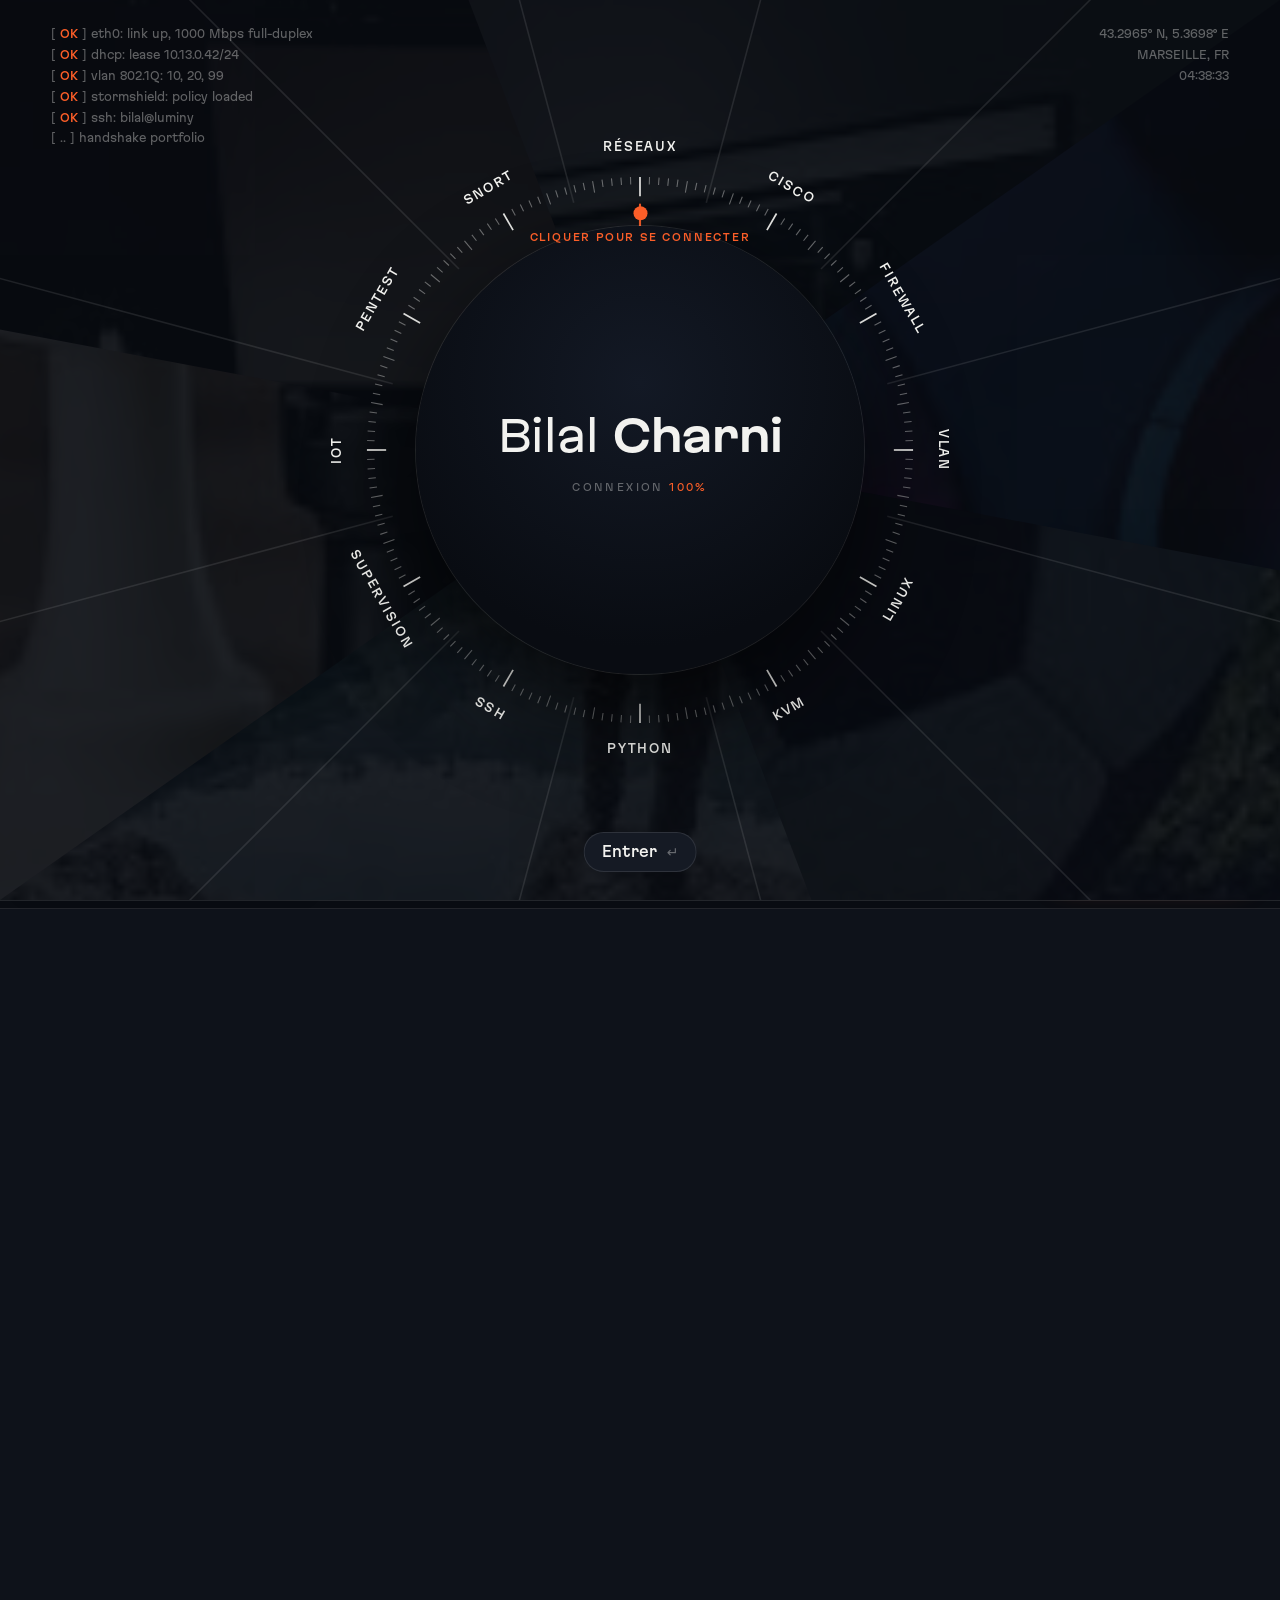
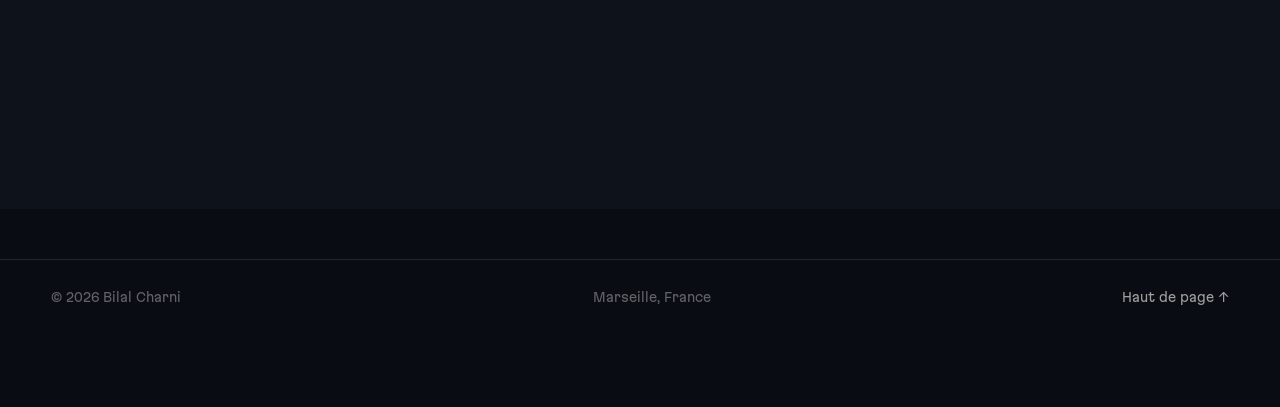
==== commit 12824740: "Version mobile retravaillée - En-tête opaque, barre du bas allégée avec fond dégradé (LinkedIn en « " ====
--- a/index.html
+++ b/index.html
@@ -9,7 +9,7 @@
 <link rel="icon" href="data:image/svg+xml,%3Csvg xmlns='http://www.w3.org/2000/svg' viewBox='0 0 32 32'%3E%3Crect width='32' height='32' rx='8' fill='%23090c12'/%3E%3Ccircle cx='16' cy='16' r='5' fill='%23fb5e28'/%3E%3C/svg%3E">
 <link rel="preload" href="fonts/MartianGrotesk-StdRg.woff2" as="font" type="font/woff2" crossorigin>
 <link rel="preload" href="fonts/MartianGrotesk-sWdBd.woff2" as="font" type="font/woff2" crossorigin>
-<link rel="stylesheet" href="assets/css/style.css">
+<link rel="stylesheet" href="assets/css/style.css?v=5">
 <script>try{if(sessionStorage.getItem("pt"))document.documentElement.classList.add("pt-enter")}catch(e){}</script>
 </head>
 <body data-page="home">
@@ -64,8 +64,8 @@
 </section>
 </main>
 
-<script src="assets/js/data.js"></script>
-<script src="assets/js/site.js"></script>
-<script src="assets/js/home.js"></script>
+<script src="assets/js/data.js?v=5"></script>
+<script src="assets/js/site.js?v=5"></script>
+<script src="assets/js/home.js?v=5"></script>
 </body>
 </html>
--- a/assets/css/style.css
+++ b/assets/css/style.css
@@ -165,7 +165,7 @@
 .marquee span{font-family:"Martian Wide";font-weight:700;font-size:clamp(32px,5.6vw,78px);letter-spacing:-.03em;line-height:1;padding-right:.5em;display:inline-flex;align-items:center;gap:.5em}
 .marquee span:nth-child(even){color:transparent;-webkit-text-stroke:1px rgba(242,242,239,.4)}
 .marquee span::after{content:"";width:.22em;height:.22em;border-radius:50%;background:var(--acc)}
-@keyframes mq{to{transform:translateX(-50%)}}
+@keyframes mq{to{transform:translateX(-33.3333%)}}
 
 /* cartes d'exploration (accueil) */
 .explore{display:grid;grid-template-columns:repeat(2,1fr);gap:clamp(12px,1.6vw,20px)}
@@ -462,3 +462,129 @@
 
 .hero-card .bar>span:first-child{min-width:0;overflow:hidden;white-space:nowrap;margin-right:12px}
 .ui-bl .term-btn{color:var(--acc);font-weight:700}
+
+/* =================================================================
+   EFFETS (v4)
+   ================================================================= */
+/* inclinaison 3D des cartes */
+.tilt{transition:transform .6s cubic-bezier(.16,1,.3,1),box-shadow .3s;transform-style:preserve-3d}
+.tilt.tilting{transition:transform .12s linear,box-shadow .3s}
+
+/* bouton retour en haut avec anneau de progression */
+.totop{position:fixed;right:clamp(12px,2.2vw,30px);bottom:calc(clamp(12px,2.2vw,26px) + 52px);z-index:50;width:44px;height:44px;border-radius:50%;background:var(--bg-2);box-shadow:inset 0 0 0 1px var(--line);display:grid;place-items:center;color:var(--fg);opacity:0;transform:translateY(10px) scale(.9);pointer-events:none;transition:opacity .3s,transform .4s var(--ease),background .25s}
+.totop.on{opacity:1;transform:none;pointer-events:auto}
+.totop:hover{background:var(--acc)}
+.totop svg.ring{position:absolute;inset:0;width:100%;height:100%;transform:rotate(-90deg)}
+.totop svg.ring circle{fill:none;stroke:var(--acc);stroke-width:2;stroke-linecap:round}
+.totop:hover svg.ring circle{stroke:#fff}
+.totop .arr{width:14px;height:14px;position:relative}
+
+/* surlignage qui se dessine sous les mots importants */
+.tl-row ul li strong,.state strong,.modal ul li strong{background:linear-gradient(var(--acc),var(--acc)) left 100%/0 2px no-repeat;transition:background-size .9s cubic-bezier(.76,0,.24,1)}
+.tl-row.in ul li strong{background-size:100% 2px}
+.tl-row.in ul li:nth-child(2) strong{transition-delay:.15s}
+.tl-row.in ul li:nth-child(3) strong{transition-delay:.3s}
+.tl-row.in ul li:nth-child(4) strong{transition-delay:.45s}
+.hero-st.in~.state strong,.hero-card .state.lit strong{background-size:100% 2px}
+.modal.open ul li strong{background-size:100% 2px;transition-delay:.35s}
+
+/* bandeau sur les pages internes */
+.marquee.thin{margin-top:clamp(50px,7vw,90px)}
+.marquee.thin span{font-size:clamp(26px,4vw,56px)}
+.marquee.rev .track{animation-direction:reverse}
+
+/* clic sur un visuel : flash */
+.flash{animation:flash .5s ease-out}
+@keyframes flash{0%{box-shadow:0 0 0 1px var(--acc),0 0 60px rgba(251,94,40,.45)}100%{box-shadow:0 0 0 1px var(--line)}}
+
+/* puces de certifs : brillance au survol */
+.certs .pill{position:relative;overflow:hidden}
+.certs .pill::after{content:"";position:absolute;top:0;bottom:0;left:-60%;width:40%;background:linear-gradient(100deg,transparent,rgba(255,255,255,.25),transparent);transform:skewX(-20deg);transition:left .6s var(--ease)}
+.certs .pill:hover::after{left:130%}
+
+/* numeros "avenir" qui se remplissent */
+.fut .n{background:linear-gradient(var(--acc),var(--acc)) left bottom/100% 0 no-repeat;-webkit-background-clip:text;background-clip:text;transition:background-size .7s var(--ease)}
+.fut>div:hover .n{background-size:100% 100%;color:transparent}
+
+@media (max-width:760px){.totop{bottom:calc(clamp(12px,2.2vw,26px) + 50px)}}
+@media (prefers-reduced-motion:reduce){.tilt{transform:none!important}}
+
+/* =================================================================
+   MOBILE (v5) : ecrans tactiles et petits ecrans
+   ================================================================= */
+.lk-short{display:none}
+.pass-hint{display:none}
+.dockfade{display:none}
+@media (max-width:860px){
+  header.top{padding:12px var(--gut);background:rgba(9,12,18,.94);box-shadow:0 1px 0 var(--line)}
+  .brand{padding:8px 0}
+  .menu-btn{height:40px}
+  .page-hero{padding-top:118px}
+}
+@media (max-width:760px){
+  /* barre du bas : fond degrade pour ne pas melanger avec le contenu */
+  .dockfade{display:block;position:fixed;left:0;right:0;bottom:0;height:86px;z-index:45;pointer-events:none;background:linear-gradient(rgba(9,12,18,0),rgba(9,12,18,.92) 60%)}
+  .ui-bl button{height:34px}
+  .ui-br a{height:42px}
+  footer{padding-bottom:110px}
+
+  /* carte d'accueil */
+  .hero-card .bar{font-size:11px;margin-bottom:18px}
+  .hero-card .bar b>span{display:none}
+  .hero-card .bar .lights{margin-right:10px}
+  .hero-card h1{font-size:clamp(28px,8.6vw,40px)}
+  .hero-card p{font-size:14.5px}
+  .hero-card .foot .grp .pill{flex:1;justify-content:center}
+
+  /* cartes projets : visuel en haut, texte dessous (plus rien n'est cache) */
+  .proj{aspect-ratio:auto;display:flex;flex-direction:column}
+  .proj canvas{position:relative;inset:auto;height:190px;flex:none}
+  .proj .shade{display:none}
+  .proj .desc{position:static;opacity:1;transform:none;padding:16px 18px 0;max-width:none;color:var(--fg-2)}
+  .proj .label{position:static;padding:14px 14px 14px 18px;pointer-events:auto}
+
+  /* passions : carrousel a faire glisser */
+  .pass{display:flex;overflow-x:auto;gap:12px;scroll-snap-type:x mandatory;margin:0 calc(var(--gut) * -1);padding:0 var(--gut) 8px;scrollbar-width:none;-webkit-overflow-scrolling:touch}
+  .pass::-webkit-scrollbar{display:none}
+  .pa{flex:0 0 78%;scroll-snap-align:center;aspect-ratio:4/4.6}
+  .pass-hint{display:flex}
+
+  /* contact */
+  .contact{min-height:0}
+  .contact .r{min-height:0;height:210px}
+  .contact dl{grid-template-columns:52px 1fr;gap:10px 14px;font-size:13.5px}
+  .contact dd{min-width:0;overflow-wrap:anywhere}
+  .contact .acts .pill{flex:1;justify-content:center}
+
+  /* modale projet et terminal */
+  .modal{padding:8px}
+  .modal .box{max-height:calc(100svh - 16px)}
+  .modal .head{height:140px}
+  .modal .nav .pill{flex:1;justify-content:center;white-space:normal;height:auto;min-height:40px;padding:8px 14px;text-align:center}
+  .term{padding:8px}
+  .term .win{height:calc(100svh - 16px)}
+  .term input{font-size:16px}
+  .term .out{font-size:12.5px;padding:14px}
+
+  /* titres et espacements */
+  section.sec{padding-top:72px}
+  .sec-h{margin-bottom:24px}
+  .next{margin-top:80px}
+  .next .round{width:52px;height:52px}
+  .tl-row{padding:24px 0}
+  .stats .v{font-size:40px}
+}
+@media (max-width:400px){
+  .lk-long{display:none}
+  .lk-short{display:inline;font-weight:700}
+  .ui-bl button{padding:0 9px}
+  .ui-br a{padding:0 14px}
+}
+.pass-hint{align-items:center;gap:8px;font-size:12px;color:var(--fg-3);margin:-10px 0 14px}
+.pass-hint i{width:24px;height:1px;background:var(--acc);display:inline-block;animation:hint 1.6s ease-in-out infinite}
+@keyframes hint{50%{transform:translateX(8px)}}
+/* pas de survol sur ecran tactile : on fige les effets de survol */
+@media (hover:none){
+  .proj:hover,.ex:hover{transform:none}
+  .pa:hover img{transform:none}
+}
